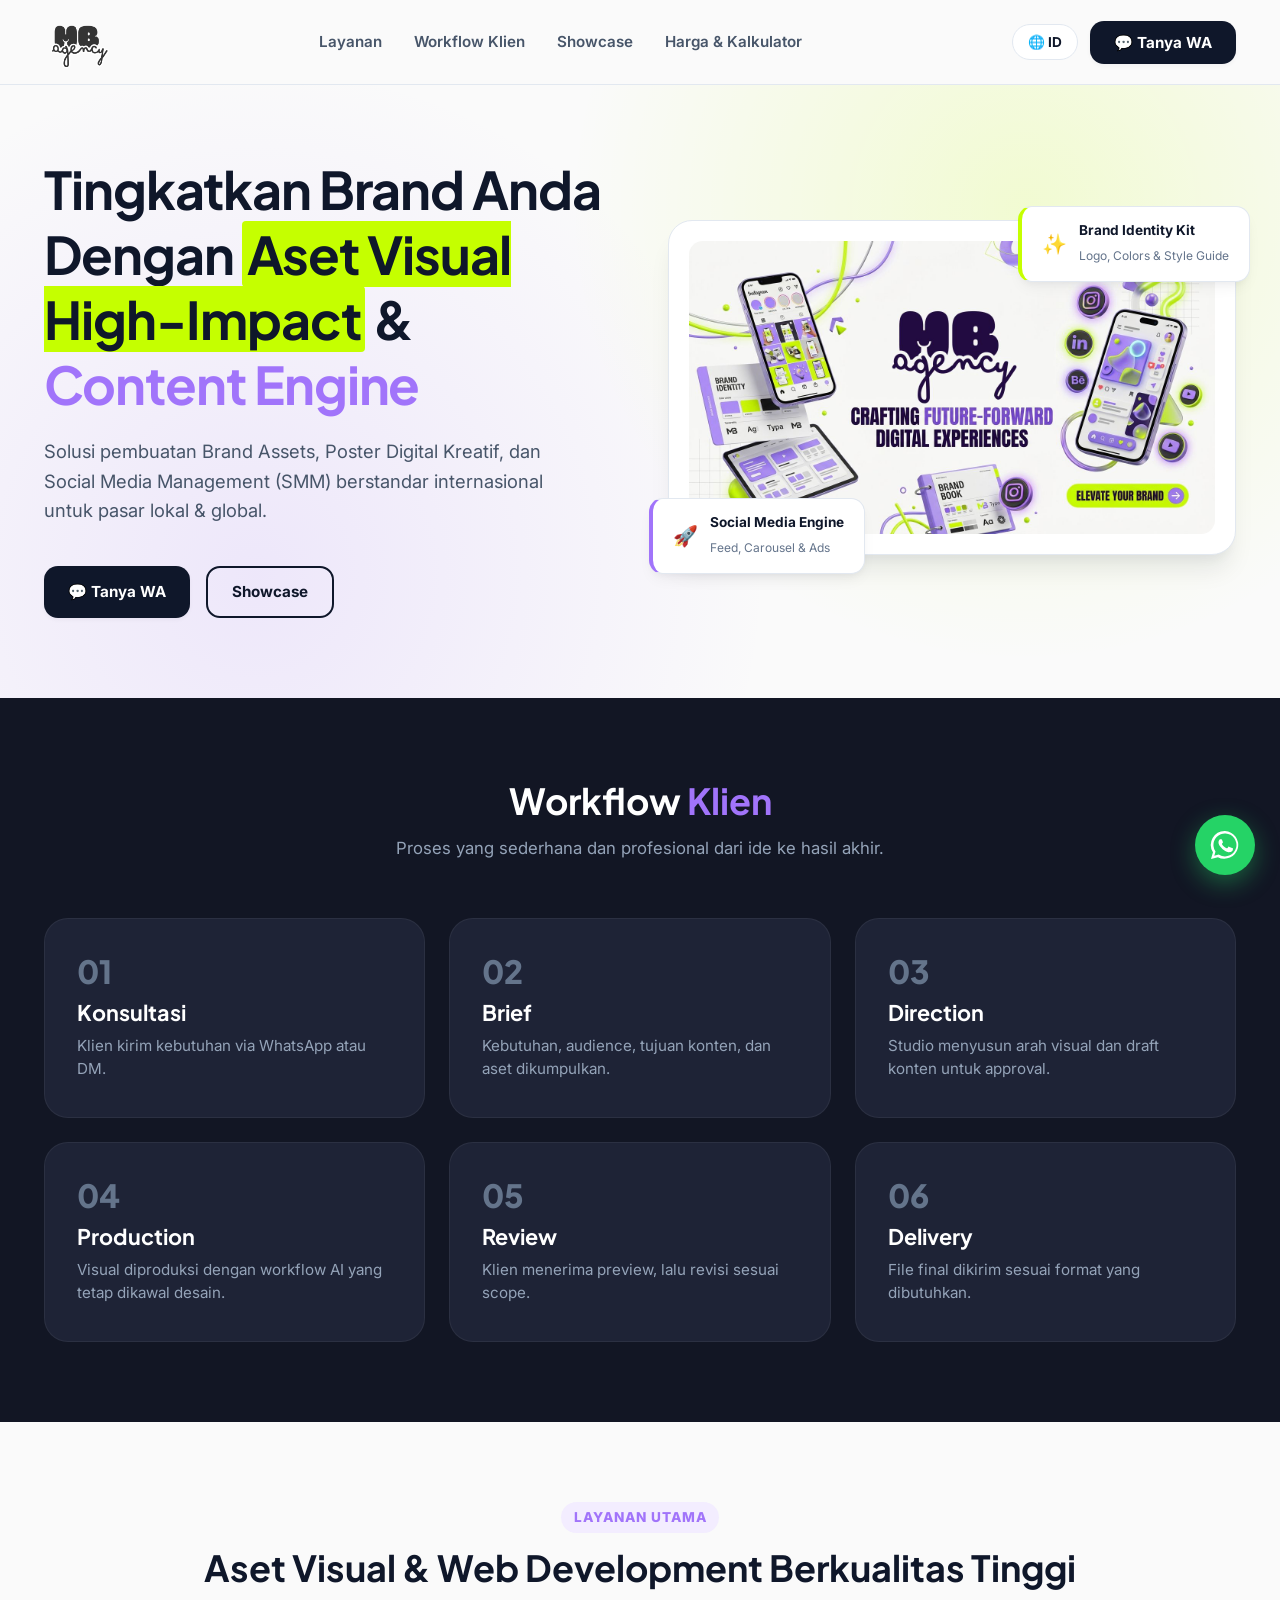
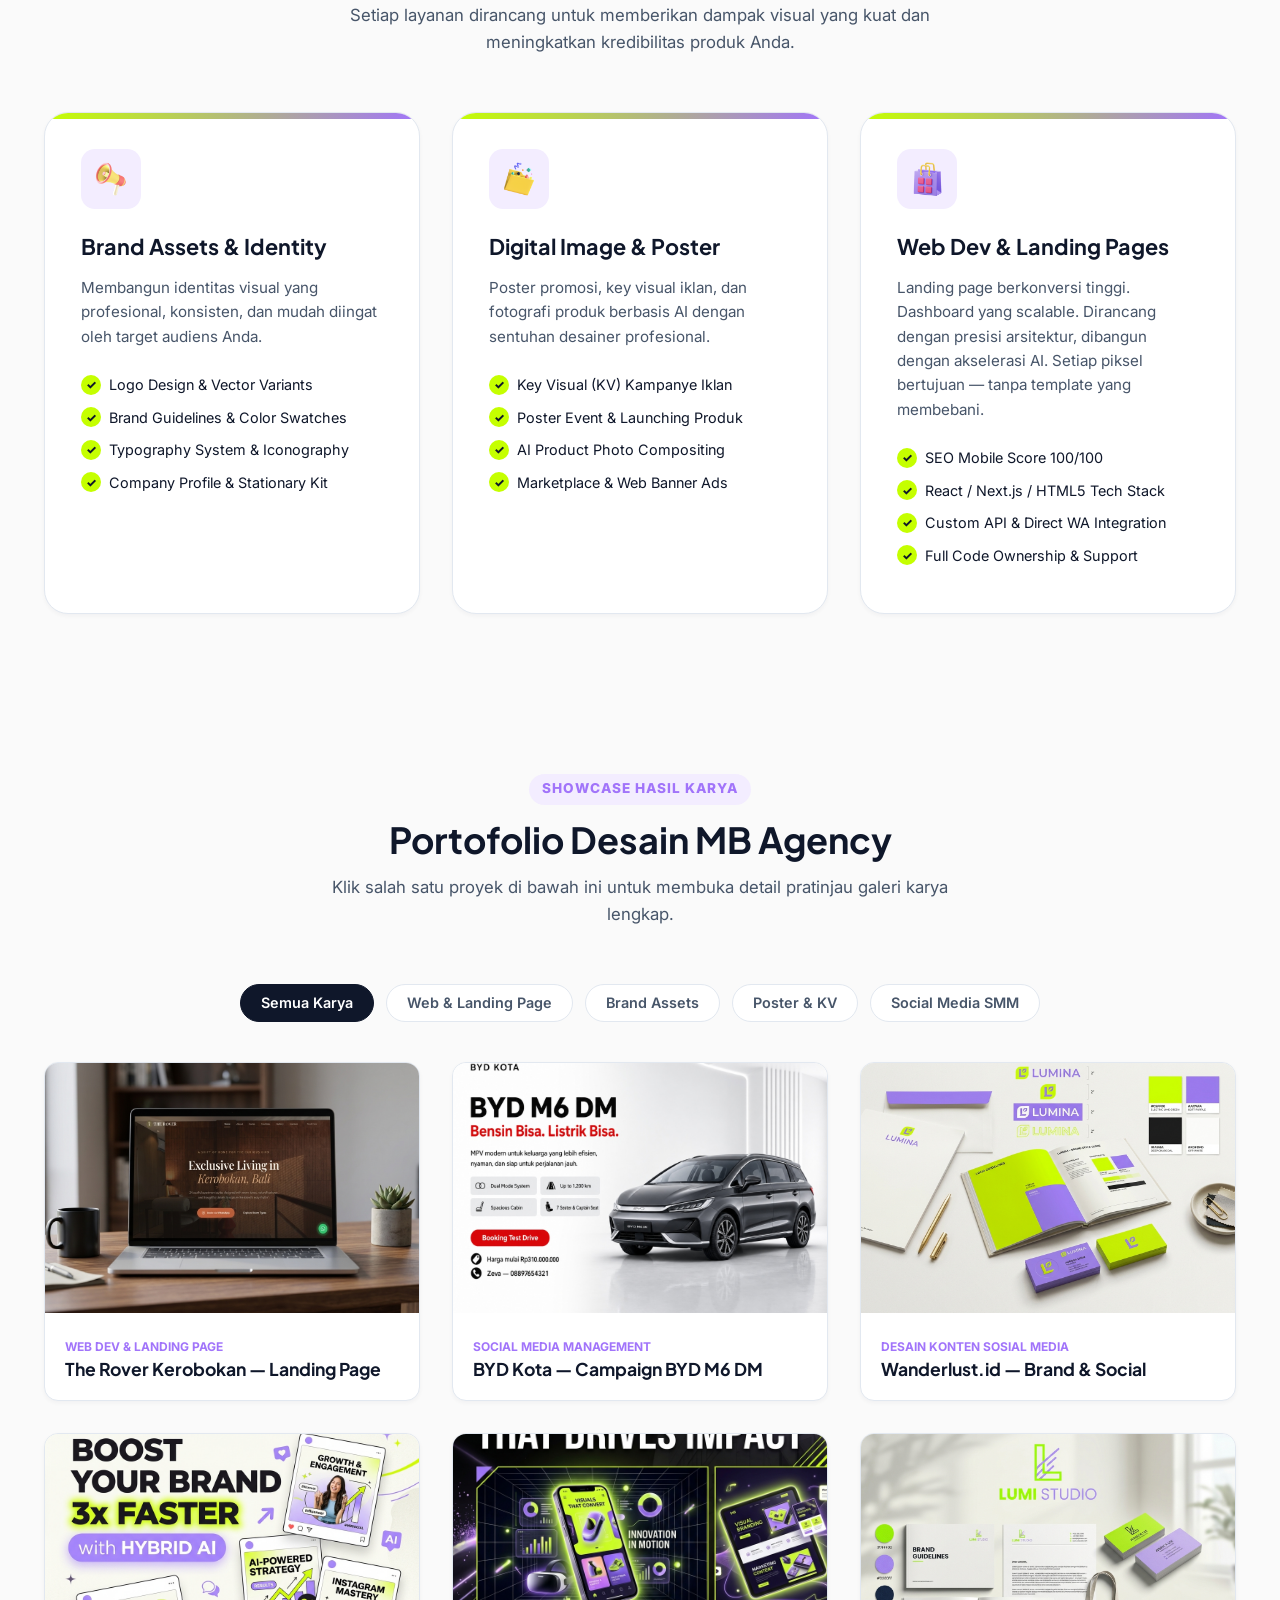
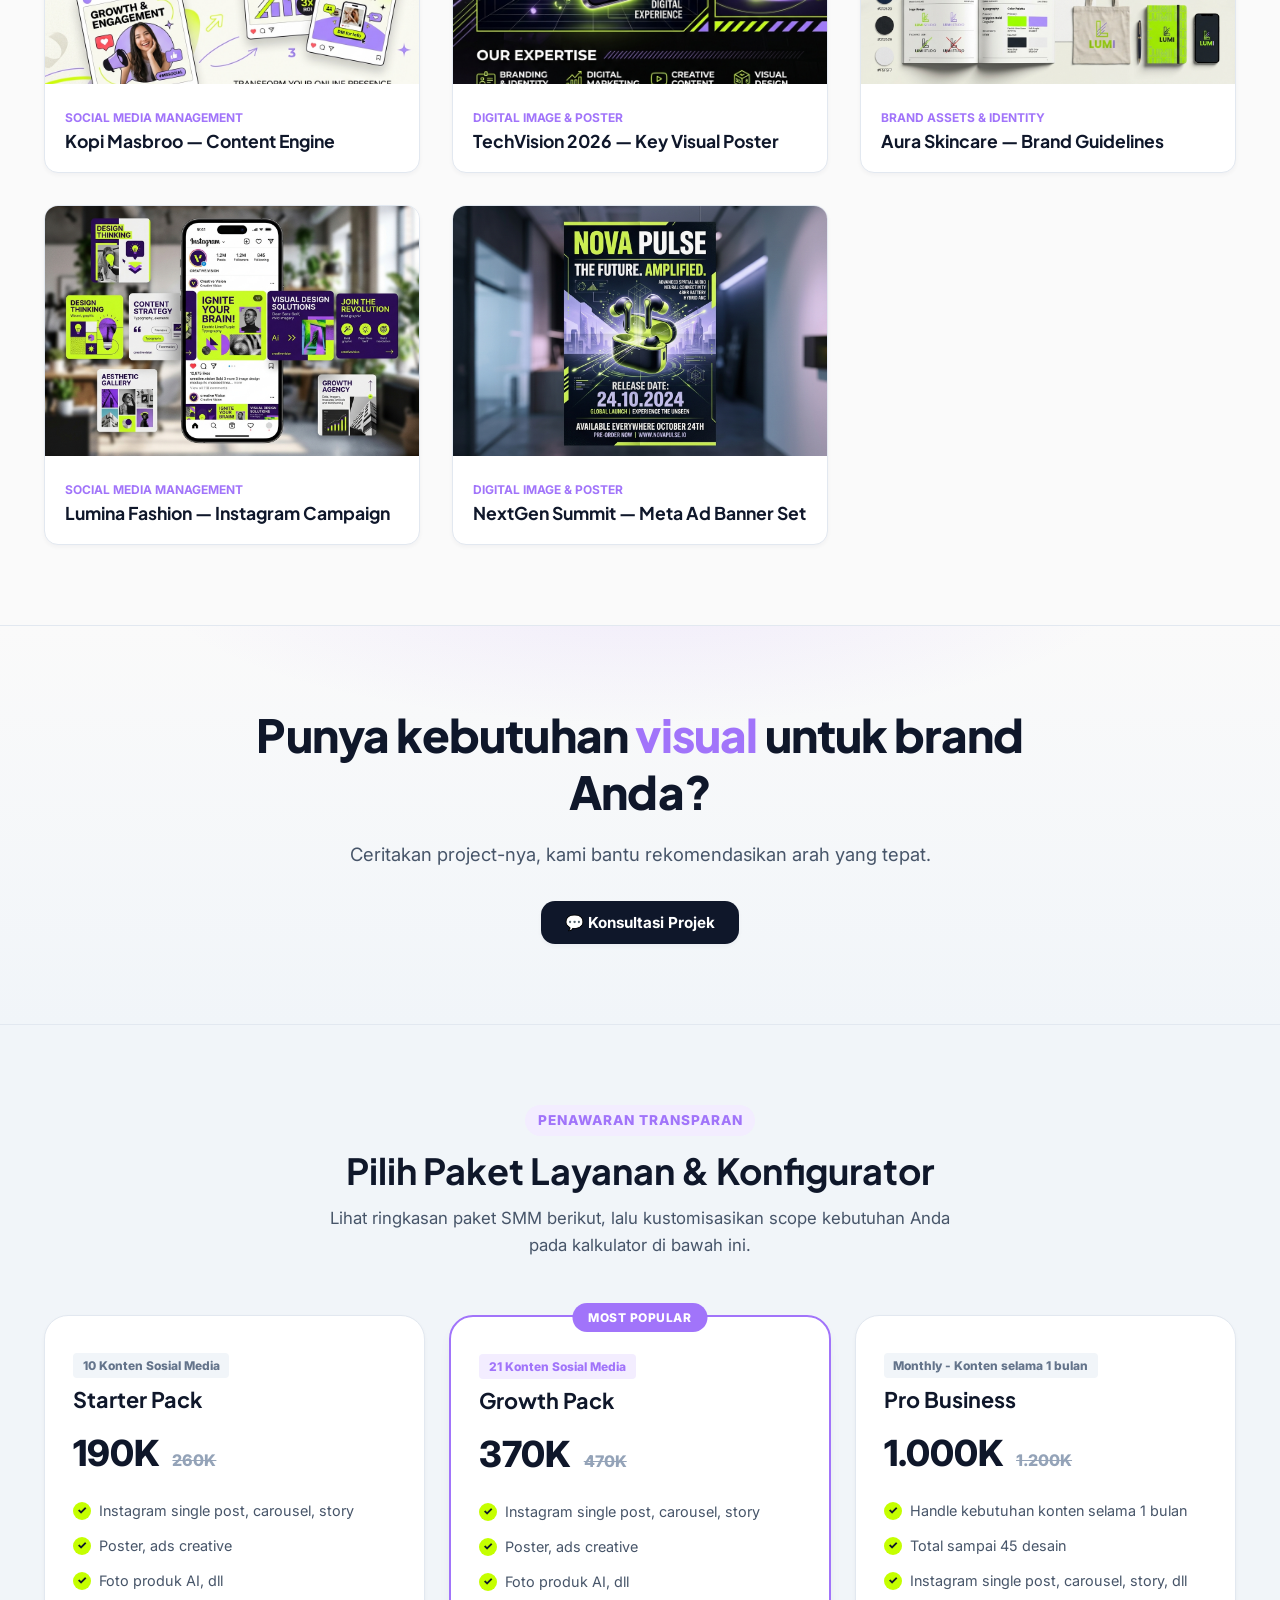
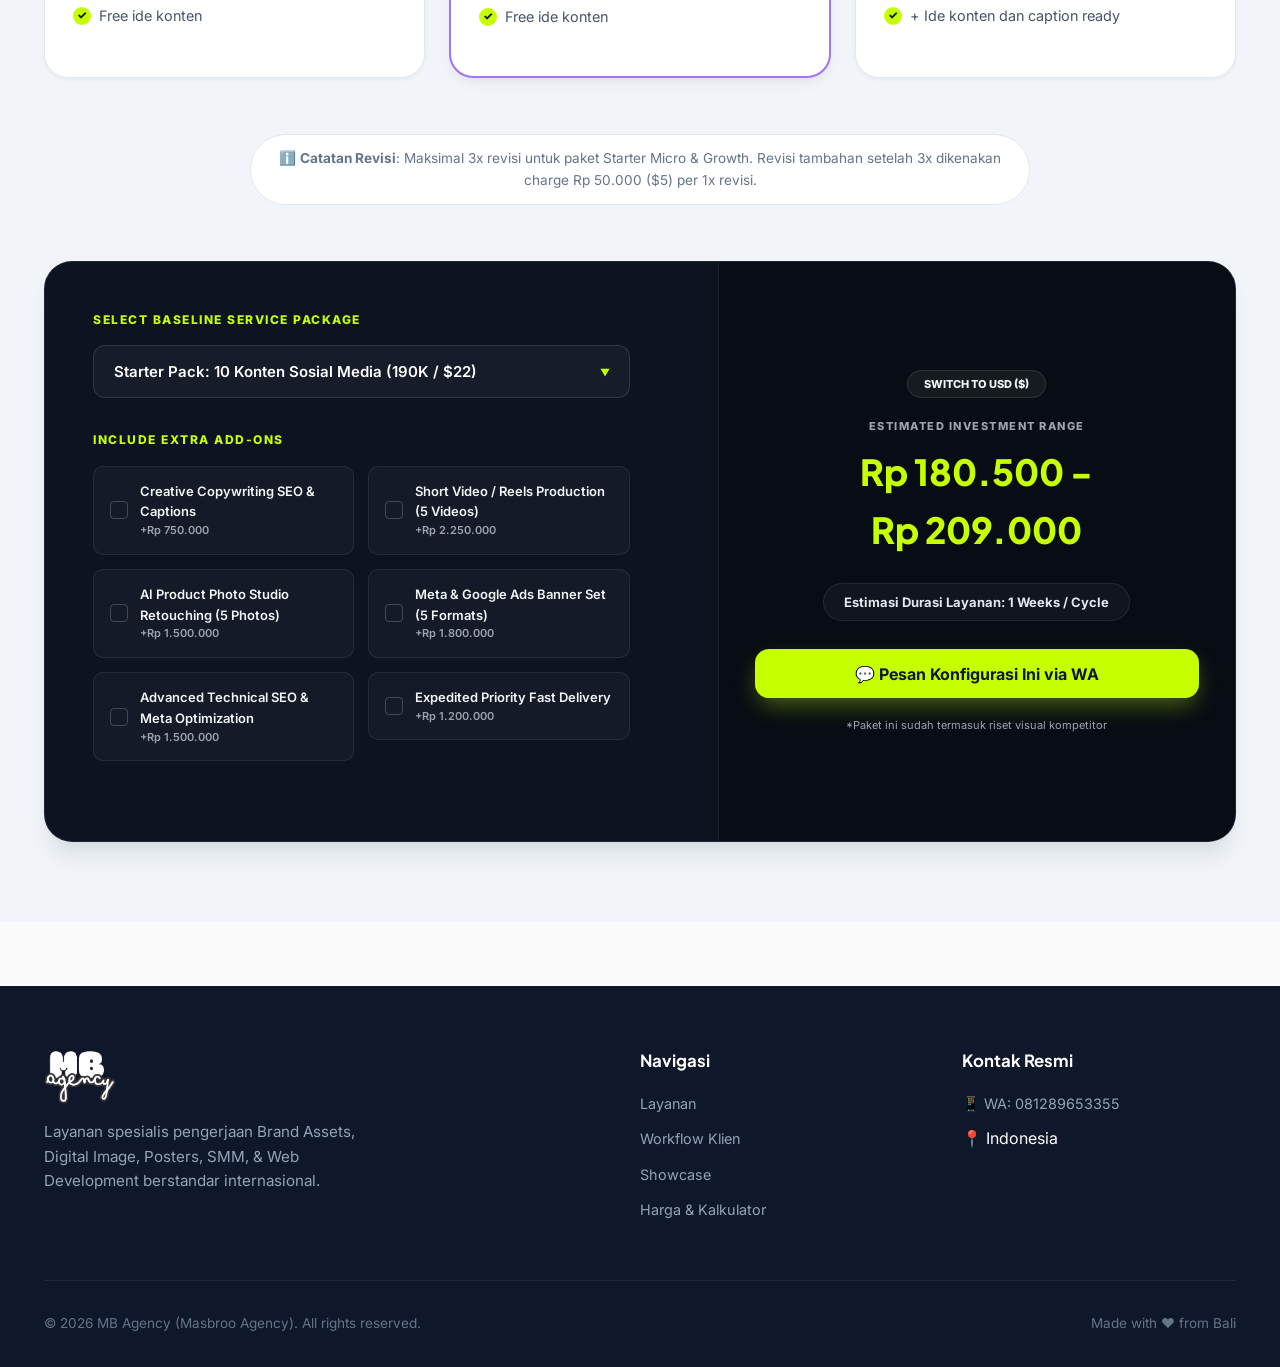
==== index.html @ d61c6f4a "Initial commit: MB Agency Website & GitHub CMS" ====
<!DOCTYPE html>
<html lang="id">
<head>
  <meta charset="UTF-8" />
  <meta name="viewport" content="width=device-width, initial-scale=1.0" />
  <title>MB Agency - Brand Assets, Posters, SMM & Web Development</title>
  <meta name="description" content="MB Agency (Masbroo Agency) — Empowering global & local brands with high-converting Brand Assets, Digital Poster Creatives, Social Media Management (SMM), and High-Converting Web Development." />
  <meta name="keywords" content="MB Agency, Masbroo Agency, Jasa Desain Brand Assets, Jasa Desain Poster, Social Media Management, Graphic Design Agency, Web Development" />
  <meta name="author" content="MB Agency" />

  <!-- Favicon -->
  <link rel="icon" type="image/png" href="assets/images/favicon.png" />

  <!-- Open Graph -->
  <meta property="og:type" content="website" />
  <meta property="og:title" content="MB Agency - Brand Assets, Posters, SMM & Web Dev" />
  <meta property="og:description" content="Elevate Your Brand With High-Impact Visuals & Content Engine." />

  <!-- Google Fonts -->
  <link rel="preconnect" href="https://fonts.googleapis.com">
  <link rel="preconnect" href="https://fonts.gstatic.com" crossorigin>
  <link href="https://fonts.googleapis.com/css2?family=Inter:wght@400;500;600;700&family=Plus+Jakarta+Sans:wght@600;700;800&display=swap" rel="stylesheet">

  <!-- Stylesheet -->
  <link rel="stylesheet" href="styles.css" />
</head>
<body>

  <!-- Header Navigation -->
  <header class="site-header">
    <div class="container nav-wrapper">
      <a href="#" class="brand-logo-link">
        <img src="assets/images/logo.png" alt="MB Agency Logo Header" class="brand-logo-img" />
      </a>

      <nav>
        <ul class="nav-menu" id="navMenu">
          <li><a href="#layanan" class="nav-link" data-i18n="navLayanan">Layanan</a></li>
          <li><a href="#workflow-klien" class="nav-link" data-i18n="navWorkflow">Workflow Klien</a></li>
          <li><a href="#portofolio" class="nav-link" data-i18n="navShowcase">Showcase</a></li>
          <li><a href="#harga" class="nav-link" data-i18n="navHarga">Harga & Kalkulator</a></li>
        </ul>
      </nav>

      <div class="nav-actions">
        <button id="langToggle" class="lang-switch-btn" aria-label="Switch Language">🌐 ID</button>
        <button class="btn btn-dark open-consultation-btn" data-package="Konsultasi Gratis">
          <span data-i18n="btnWA">💬 Tanya WA</span>
        </button>
        <button class="mobile-toggle" id="mobileToggle" aria-label="Toggle Navigation">☰</button>
      </div>
    </div>
  </header>

  <main>
    <!-- Hero Section -->
    <section class="hero">
      <div class="container hero-content">
        <div class="hero-text">
          <h1 class="hero-title" data-i18n="heroTitle">
            Tingkatkan Brand Anda Dengan <span class="lime-highlight">Aset Visual High-Impact</span> & <span class="purple-highlight">Content Engine</span>
          </h1>
          <p class="hero-subtitle" data-i18n="heroSubtitle">
            Solusi pembuatan Brand Assets, Poster Digital Kreatif, dan Social Media Management (SMM) berstandar internasional untuk pasar lokal & global.
          </p>

          <div class="hero-cta">
            <button class="btn btn-dark open-consultation-btn" data-package="Konsultasi Hero">
              <span data-i18n="btnWA">💬 Tanya WA</span>
            </button>
            <a href="#portofolio" class="btn btn-outline">
              <span data-i18n="btnShowcase">Showcase</span>
            </a>
          </div>
        </div>

        <div class="hero-visual">
          <div class="hero-card-stack">
            <img src="assets/images/hero_banner.jpg" alt="MB Agency Creative Hero Visual Showcase" class="hero-card-img" />
            
            <div class="floating-badge badge-top-right">
              <div style="font-size: 1.25rem;">✨</div>
              <div>
                <strong style="font-size: 0.85rem; display: block;">Brand Identity Kit</strong>
                <span style="font-size: 0.75rem; color: var(--text-subtle);">Logo, Colors & Style Guide</span>
              </div>
            </div>

            <div class="floating-badge badge-bottom-left">
              <div style="font-size: 1.25rem;">🚀</div>
              <div>
                <strong style="font-size: 0.85rem; display: block;">Social Media Engine</strong>
                <span style="font-size: 0.75rem; color: var(--text-subtle);">Feed, Carousel & Ads</span>
              </div>
            </div>
          </div>
        </div>
      </div>
    </section>

    <!-- Workflow Klien Section -->
    <section class="section workflow-klien-section" id="workflow-klien">
      <div class="container">
        <div class="section-header text-center">
          <h2 class="section-title" data-i18n="workflowTitle">Workflow <span class="purple-highlight">Klien</span></h2>
          <p class="section-subtitle" data-i18n="workflowSub">Proses yang sederhana dan profesional dari ide ke hasil akhir.</p>
        </div>

        <div class="workflow-klien-grid">
          <!-- 01 -->
          <div class="workflow-klien-card">
            <div class="workflow-klien-number">01</div>
            <h3 class="workflow-klien-title" data-i18n="wf01T">Konsultasi</h3>
            <p class="workflow-klien-desc" data-i18n="wf01D">Klien kirim kebutuhan via WhatsApp atau DM.</p>
          </div>

          <!-- 02 -->
          <div class="workflow-klien-card">
            <div class="workflow-klien-number">02</div>
            <h3 class="workflow-klien-title" data-i18n="wf02T">Brief</h3>
            <p class="workflow-klien-desc" data-i18n="wf02D">Kebutuhan, audience, tujuan konten, dan aset dikumpulkan.</p>
          </div>

          <!-- 03 -->
          <div class="workflow-klien-card">
            <div class="workflow-klien-number">03</div>
            <h3 class="workflow-klien-title" data-i18n="wf03T">Direction</h3>
            <p class="workflow-klien-desc" data-i18n="wf03D">Studio menyusun arah visual dan draft konten untuk approval.</p>
          </div>

          <!-- 04 -->
          <div class="workflow-klien-card">
            <div class="workflow-klien-number">04</div>
            <h3 class="workflow-klien-title" data-i18n="wf04T">Production</h3>
            <p class="workflow-klien-desc" data-i18n="wf04D">Visual diproduksi dengan workflow AI yang tetap dikawal desain.</p>
          </div>

          <!-- 05 -->
          <div class="workflow-klien-card">
            <div class="workflow-klien-number">05</div>
            <h3 class="workflow-klien-title" data-i18n="wf05T">Review</h3>
            <p class="workflow-klien-desc" data-i18n="wf05D">Klien menerima preview, lalu revisi sesuai scope.</p>
          </div>

          <!-- 06 -->
          <div class="workflow-klien-card">
            <div class="workflow-klien-number">06</div>
            <h3 class="workflow-klien-title" data-i18n="wf06T">Delivery</h3>
            <p class="workflow-klien-desc" data-i18n="wf06D">File final dikirim sesuai format yang dibutuhkan.</p>
          </div>
        </div>
      </div>
    </section>

    <!-- Services Grid -->
    <section class="section" id="layanan">
      <div class="container">
        <div class="section-header text-center">
          <span class="section-tag" data-i18n="srvTag">Layanan Utama</span>
          <h2 class="section-title" data-i18n="srvTitle">Aset Visual & Web Development Berkualitas Tinggi</h2>
          <p class="section-subtitle" data-i18n="srvSub">
            Setiap layanan dirancang untuk memberikan dampak visual yang kuat dan meningkatkan kredibilitas produk Anda.
          </p>
        </div>

        <div class="services-grid">
          <!-- Service 1 -->
          <div class="service-card">
            <div class="service-icon">
              <img src="assets/images/brand_icon.ico" alt="Brand Assets Icon" class="service-icon-img" />
            </div>
            <h3 class="service-title" data-i18n="srv1Title">Brand Assets & Identity</h3>
            <p class="service-desc" data-i18n="srv1Desc">
              Membangun identitas visual yang profesional, konsisten, dan mudah diingat oleh target audiens Anda.
            </p>
            <ul class="service-features">
              <li data-i18n="srv1Item1">Logo Design & Vector Variants</li>
              <li data-i18n="srv1Item2">Brand Guidelines & Color Swatches</li>
              <li data-i18n="srv1Item3">Typography System & Iconography</li>
              <li data-i18n="srv1Item4">Company Profile & Stationary Kit</li>
            </ul>
          </div>

          <!-- Service 2 -->
          <div class="service-card">
            <div class="service-icon">
              <img src="assets/images/digital_icon.ico" alt="Digital Image & Poster Icon" class="service-icon-img" />
            </div>
            <h3 class="service-title" data-i18n="srv2Title">Digital Image & Poster</h3>
            <p class="service-desc" data-i18n="srv2Desc">
              Poster promosi, key visual iklan, dan fotografi produk berbasis AI dengan sentuhan desainer profesional.
            </p>
            <ul class="service-features">
              <li data-i18n="srv2Item1">Key Visual (KV) Kampanye Iklan</li>
              <li data-i18n="srv2Item2">Poster Event & Launching Produk</li>
              <li data-i18n="srv2Item3">AI Product Photo Compositing</li>
              <li data-i18n="srv2Item4">Marketplace & Web Banner Ads</li>
            </ul>
          </div>

          <!-- Service 3 -->
          <div class="service-card">
            <div class="service-icon">
              <img src="assets/images/website_icon.ico" alt="Web Dev & Landing Pages Icon" class="service-icon-img" />
            </div>
            <h3 class="service-title" data-i18n="srv3Title">Web Dev & Landing Pages</h3>
            <p class="service-desc" data-i18n="srv3Desc">
              Landing page berkonversi tinggi. Dashboard yang scalable. Dirancang dengan presisi arsitektur, dibangun dengan akselerasi AI. Setiap piksel bertujuan — tanpa template yang membebani.
            </p>
            <ul class="service-features">
              <li data-i18n="srv3Item1">SEO Mobile Score 100/100</li>
              <li data-i18n="srv3Item2">React / Next.js / HTML5 Tech Stack</li>
              <li data-i18n="srv3Item3">Custom API & Direct WA Integration</li>
              <li data-i18n="srv3Item4">Full Code Ownership & Support</li>
            </ul>
          </div>
        </div>
      </div>
    </section>

    <!-- Portfolio Showcase Grid -->
    <section class="section" id="portofolio">
      <div class="container">
        <div class="section-header text-center">
          <span class="section-tag" data-i18n="showcaseTag">Showcase Hasil Karya</span>
          <h2 class="section-title" data-i18n="showcaseTitle">Portofolio Desain MB Agency</h2>
          <p class="section-subtitle" data-i18n="showcaseSub">
            Klik salah satu proyek di bawah ini untuk membuka detail pratinjau galeri karya lengkap.
          </p>
        </div>

        <!-- Filter Buttons -->
        <div class="portfolio-filter">
          <button class="filter-btn active" data-filter="all">Semua Karya</button>
          <button class="filter-btn" data-filter="web">Web & Landing Page</button>
          <button class="filter-btn" data-filter="brand">Brand Assets</button>
          <button class="filter-btn" data-filter="poster">Poster & KV</button>
          <button class="filter-btn" data-filter="smm">Social Media SMM</button>
        </div>

        <!-- Portfolio Grid (Dynamic CMS Rendered) -->
        <div class="portfolio-grid" id="portfolioGrid">
          <!-- Item 1: The Rover Kerobokan Real Showcase -->
          <div class="portfolio-item" data-category="web">
            <img src="assets/images/therover_showcase.jpg" alt="The Rover Kerobokan Landing Page Showcase" class="portfolio-img" />
            <div class="portfolio-info">
              <span class="portfolio-category">Web Dev & Landing Page</span>
              <h4 class="portfolio-title">The Rover Kerobokan — Landing Page</h4>
            </div>
          </div>

          <!-- Item 2: BYD Kota Campaign Showcase -->
          <div class="portfolio-item" data-category="smm">
            <img src="assets/images/byd_showcase.png" alt="BYD Kota Campaign BYD M6 DM Showcase" class="portfolio-img" />
            <div class="portfolio-info">
              <span class="portfolio-category">Social Media Management</span>
              <h4 class="portfolio-title">BYD Kota — Campaign BYD M6 DM</h4>
            </div>
          </div>

          <!-- Item 2 -->
          <div class="portfolio-item" data-category="brand">
            <img src="assets/images/brand_kit_showcase.jpg" alt="Brand Identity Kit Showcase" class="portfolio-img" />
            <div class="portfolio-info">
              <span class="portfolio-category">Desain Konten Sosial Media</span>
              <h4 class="portfolio-title">Wanderlust.id — Brand & Social</h4>
            </div>
          </div>

          <!-- Item 3 -->
          <div class="portfolio-item" data-category="smm">
            <img src="assets/images/smm_showcase.jpg" alt="Social Media Content Engine Showcase" class="portfolio-img" />
            <div class="portfolio-info">
              <span class="portfolio-category">Social Media Management</span>
              <h4 class="portfolio-title">Kopi Masbroo — Content Engine</h4>
            </div>
          </div>

          <!-- Item 4 -->
          <div class="portfolio-item" data-category="poster">
            <img src="assets/images/poster_kv.jpg" alt="Key Visual Promotional Poster" class="portfolio-img" />
            <div class="portfolio-info">
              <span class="portfolio-category">Digital Image & Poster</span>
              <h4 class="portfolio-title">TechVision 2026 — Key Visual Poster</h4>
            </div>
          </div>

          <!-- Item 5 -->
          <div class="portfolio-item" data-category="brand">
            <img src="assets/images/brand_identity.jpg" alt="Stationery & Logo Variants" class="portfolio-img" />
            <div class="portfolio-info">
              <span class="portfolio-category">Brand Assets & Identity</span>
              <h4 class="portfolio-title">Aura Skincare — Brand Guidelines</h4>
            </div>
          </div>

          <!-- Item 6 -->
          <div class="portfolio-item" data-category="smm">
            <img src="assets/images/social_media_feed.jpg" alt="Instagram Carousel Multi-slide" class="portfolio-img" />
            <div class="portfolio-info">
              <span class="portfolio-category">Social Media Management</span>
              <h4 class="portfolio-title">Lumina Fashion — Instagram Campaign</h4>
            </div>
          </div>

          <!-- Item 7 -->
          <div class="portfolio-item" data-category="poster">
            <img src="assets/images/poster_ad_creative.jpg" alt="Meta & Google Ads Campaign Set" class="portfolio-img" />
            <div class="portfolio-info">
              <span class="portfolio-category">Digital Image & Poster</span>
              <h4 class="portfolio-title">NextGen Summit — Meta Ad Banner Set</h4>
            </div>
          </div>
        </div>
      </div>
    </section>

    <!-- CTA Banner Section (Before Calculator & Footer) -->
    <section class="cta-banner-section">
      <div class="container cta-banner-container">
        <h2 class="cta-banner-title" data-i18n="ctaTitle">
          Punya kebutuhan <span class="purple-highlight">visual</span> untuk brand Anda?
        </h2>
        <p class="cta-banner-subtitle" data-i18n="ctaSub">
          Ceritakan project-nya, kami bantu rekomendasikan arah yang tepat.
        </p>
        <button class="btn btn-dark open-consultation-btn" data-package="Konsultasi Visual Brand">
          <span data-i18n="btnCta">💬 Konsultasi Projek</span>
        </button>
      </div>
    </section>

    <!-- Pricing Section with Clean 3-Column Info Cards + Tier Calculator -->
    <section class="section" id="harga" style="background-color: var(--bg-surface-secondary);">
      <div class="container">
        <div class="section-header text-center">
          <span class="section-tag" data-i18n="pricingTag">Penawaran Transparan</span>
          <h2 class="section-title" data-i18n="pricingTitle">Pilih Paket Layanan & Konfigurator</h2>
          <p class="section-subtitle" data-i18n="pricingSub">
            Lihat ringkasan paket SMM berikut, lalu kustomisasikan scope kebutuhan Anda pada kalkulator di bawah ini.
          </p>
        </div>

        <!-- Clean 3-Column Information Cards (No CTA buttons) -->
        <div class="pricing-info-grid">
          <!-- Card 1: Starter Pack -->
          <div class="pricing-info-card">
            <div>
              <div style="font-size: 0.75rem; font-weight: 800; color: var(--text-subtle); background-color: var(--bg-surface-secondary); display: inline-block; padding: 0.2rem 0.6rem; border-radius: 4px; margin-bottom: 0.5rem;" data-i18n="card1Badge">
                10 Konten Sosial Media
              </div>
              <h3 class="price-title">Starter Pack</h3>
              <div class="price-amount">
                <span data-price-key="starter">190K</span>
                <span style="font-size: 1rem; color: #94A3B8; text-decoration: line-through; margin-left: 0.4rem;" data-reg-key="starter">260K</span>
              </div>
              <ul class="price-list">
                <li class="check" data-i18n="featSingleCarousel">Instagram single post, carousel, story</li>
                <li class="check" data-i18n="featPosterAds">Poster, ads creative</li>
                <li class="check" data-i18n="featAiPhoto">Foto produk AI, dll</li>
                <li class="check" data-i18n="featFreeIdeas">Free ide konten</li>
              </ul>
            </div>
          </div>

          <!-- Card 2: Growth Pack (Featured) -->
          <div class="pricing-info-card featured">
            <div class="featured-badge">MOST POPULAR</div>
            <div>
              <div style="font-size: 0.75rem; font-weight: 800; color: var(--accent-purple); background-color: var(--accent-purple-light); display: inline-block; padding: 0.2rem 0.6rem; border-radius: 4px; margin-bottom: 0.5rem;" data-i18n="card2Badge">
                21 Konten Sosial Media
              </div>
              <h3 class="price-title">Growth Pack</h3>
              <div class="price-amount">
                <span data-price-key="growth">370K</span>
                <span style="font-size: 1rem; color: #94A3B8; text-decoration: line-through; margin-left: 0.4rem;" data-reg-key="growth">470K</span>
              </div>
              <ul class="price-list">
                <li class="check" data-i18n="featSingleCarousel">Instagram single post, carousel, story</li>
                <li class="check" data-i18n="featPosterAds">Poster, ads creative</li>
                <li class="check" data-i18n="featAiPhoto">Foto produk AI, dll</li>
                <li class="check" data-i18n="featFreeIdeas">Free ide konten</li>
              </ul>
            </div>
          </div>

          <!-- Card 3: Pro Business -->
          <div class="pricing-info-card">
            <div>
              <div style="font-size: 0.75rem; font-weight: 800; color: var(--text-subtle); background-color: var(--bg-surface-secondary); display: inline-block; padding: 0.2rem 0.6rem; border-radius: 4px; margin-bottom: 0.5rem;" data-i18n="card3Badge">
                Monthly - Konten selama 1 bulan
              </div>
              <h3 class="price-title">Pro Business</h3>
              <div class="price-amount">
                <span data-price-key="pro">1.000K</span>
                <span style="font-size: 1rem; color: #94A3B8; text-decoration: line-through; margin-left: 0.4rem;" data-reg-key="pro">1.200K</span>
              </div>
              <ul class="price-list">
                <li class="check" data-i18n="featMonthlyHandle">Handle kebutuhan konten selama 1 bulan</li>
                <li class="check" data-i18n="featTotal45">Total sampai 45 desain</li>
                <li class="check" data-i18n="featSingleCarousel">Instagram single post, carousel, story, dll</li>
                <li class="check" data-i18n="featCaptionReady">+ Ide konten dan caption ready</li>
              </ul>
            </div>
          </div>
        </div>

        <!-- Note Disclaimer Kebijakan Revisi -->
        <p style="text-align: center; font-size: 0.85rem; color: var(--text-subtle); margin: 0 auto 3.5rem; background: var(--bg-surface); padding: 0.8rem 1.5rem; border-radius: var(--radius-full); display: block; width: 100%; max-width: 780px; border: 1px solid var(--border-light);" data-i18n="revisionNote">
          ℹ️ <strong>Catatan Revisi</strong>: Maksimal 3x revisi untuk paket Starter Micro & Growth. Revisi tambahan setelah 3x dikenakan charge Rp 50.000 ($5) per 1x revisi.
        </p>

        <!-- Tier Pricing Configurator Calculator (Adopted from ardyan.web.id) -->
        <div class="calculator-wrapper">
          <div class="calc-inputs">
            <div class="calc-group">
              <label for="calc-project-type" class="group-label" data-i18n="calcSelectLabel">SELECT BASELINE SERVICE PACKAGE</label>
              <div class="custom-select-wrapper">
                <select id="calc-project-type" name="calc-project-type">
                  <!-- Populated dynamically via JS -->
                </select>
              </div>
            </div>

            <div class="calc-group">
              <label class="group-label" data-i18n="calcAddonLabel">INCLUDE EXTRA ADD-ONS</label>
              <div class="features-checkbox-grid" id="calc-features-list">
                <!-- Checkboxes populated dynamically via JS -->
              </div>
            </div>
          </div>

          <div class="calc-results-card">
            <button class="currency-toggle-btn" id="currency-toggle">Switch to USD ($)</button>
            
            <div class="result-metric">
              <div class="result-label" data-i18n="calcRangeLabel">ESTIMATED INVESTMENT RANGE</div>
              <div class="result-value" id="calc-cost-range">Rp 0</div>
            </div>

            <div class="result-timeline" id="calc-timeline">
              Est. Service Duration: 2 Weeks
            </div>

            <button class="btn btn-lime" id="calc-book-btn" style="width: 100%; justify-content: center; font-size: 1rem; padding: 0.9rem;" data-i18n="calcBookBtn">
              💬 Pesan Konfigurasi Ini via WA
            </button>

            <p class="calc-disclaimer" data-i18n="calcDisclaimer">*Paket ini sudah termasuk riset visual kompetitor</p>
          </div>
        </div>
      </div>
    </section>
  </main>

  <!-- Footer -->
  <footer class="site-footer">
    <div class="container">
      <div class="footer-grid">
        <div class="footer-brand">
          <img src="assets/images/logo_white.png" alt="MB Agency Logo White Background" style="height: 54px; width: auto; border-radius: 6px;" />
          <p data-i18n="footerBrandDesc">
            Layanan spesialis pengerjaan Brand Assets, Digital Image, Posters, SMM, & Web Development berstandar internasional.
          </p>
        </div>

        <div>
          <h4 class="footer-title" data-i18n="footerTitleNav">Navigasi</h4>
          <ul class="footer-links">
            <li><a href="#layanan" data-i18n="navLayanan">Layanan</a></li>
            <li><a href="#workflow-klien" data-i18n="navWorkflow">Workflow Klien</a></li>
            <li><a href="#portofolio" data-i18n="navShowcase">Showcase</a></li>
            <li><a href="#harga" data-i18n="navHarga">Harga & Kalkulator</a></li>
          </ul>
        </div>

        <div>
          <h4 class="footer-title" data-i18n="footerTitleContact">Kontak Resmi</h4>
          <ul class="footer-links">
            <li><a href="https://wa.me/6281289653355" target="_blank" rel="noopener noreferrer">📱 WA: 081289653355</a></li>
            <li><span>📍 Indonesia</span></li>
          </ul>
        </div>
      </div>

      <div class="footer-bottom">
        <span>&copy; 2026 MB Agency (Masbroo Agency). All rights reserved.</span>
        <span>Made with ❤️ from Bali</span>
      </div>
    </div>
  </footer>

  <!-- Circular Pulsing WhatsApp Floating Button -->
  <a href="https://wa.me/6281289653355?text=Halo%20MB%20Agency!%20Saya%20ingin%20konsultasi%20layanan%20visual" target="_blank" rel="noopener noreferrer" class="floating-wa-btn" aria-label="Chat WhatsApp Direct">
    <svg viewBox="0 0 32 32" xmlns="http://www.w3.org/2000/svg">
      <path d="M16 2A13.9 13.9 0 0 0 4 23.3L2 30l6.9-1.8A13.9 13.9 0 1 0 16 2zm0 25.4a11.5 11.5 0 0 1-5.9-1.6l-.4-.2-4.4 1.1 1.2-4.3-.3-.4A11.5 11.5 0 1 1 16 27.4zm6.3-8.6c-.3-.2-2-.9-2.3-1.1-.3-.1-.5-.2-.7.2s-.8 1.1-1 1.3-.4.2-.7 0a9.2 9.2 0 0 1-2.7-1.7 10.1 10.1 0 0 1-1.9-2.3c-.2-.3 0-.5.1-.6l.5-.6c.1-.2.2-.3.3-.5.1-.2 0-.4 0-.5s-.7-1.7-1-2.3c-.3-.6-.5-.5-.7-.5h-.6c-.2 0-.6.1-.9.4s-1.2 1.2-1.2 2.9 1.2 3.4 1.4 3.6 2.4 3.7 5.8 5.1c.8.3 1.4.5 1.9.7 1 .3 1.8.3 2.5.2.8-.1 2.3-1 2.6-1.9s.3-1.7.2-1.9c-.1-.1-.3-.2-.6-.3z"/>
    </svg>
  </a>

  <!-- Portfolio Showcase Modal Popup -->
  <div class="modal-overlay" id="showcaseModal">
    <div class="showcase-modal-box">
      <button class="modal-close" id="showcaseClose" aria-label="Close Modal">&times;</button>
      
      <!-- Left Column: Image & Carousel Controls -->
      <div class="showcase-modal-left">
        <div class="showcase-img-container">
          <button class="carousel-nav-btn prev-btn" id="scPrevBtn" aria-label="Previous Slide">‹</button>
          <img id="scMainImg" src="" alt="Showcase Preview" class="showcase-main-img" />
          <button class="carousel-nav-btn next-btn" id="scNextBtn" aria-label="Next Slide">›</button>
        </div>
        <div class="showcase-carousel-dots" id="scDotsContainer"></div>
      </div>

      <!-- Right Column: Details & Metrics -->
      <div class="showcase-modal-right">
        <div>
          <div class="showcase-tag-row">
            <span class="showcase-badge" id="scBadge">Desain Konten Sosial Media</span>
            <span class="showcase-year" id="scYear">2026</span>
          </div>

          <h3 class="showcase-title" id="scTitle">The Rover Kerobokan — Landing Page</h3>
          <p class="showcase-desc" id="scDesc">
            The Rover Kerobokan (therover.web.id) — Website Landing Page interaktif untuk 24 exclusive Mezzanine dan Studio apartment suites di Bali.
          </p>
        </div>

        <div>
          <div class="showcase-metrics-grid">
            <div>
              <div class="metric-val" id="scVal1">24</div>
              <div class="metric-lbl" id="scLbl1">Apartment Suites</div>
            </div>
            <div>
              <div class="metric-val" id="scVal2">100%</div>
              <div class="metric-lbl" id="scLbl2">Mobile Responsive</div>
            </div>
          </div>

          <button id="scWaBtn" class="btn btn-dark" style="width: 100%; font-size: 0.95rem; padding: 0.85rem;" data-i18n="scWaBtnText">
            <span>💬 Pesan Desain Serupa via WA</span>
            <span>→</span>
          </button>
        </div>
      </div>
    </div>
  </div>

  <!-- General Consultation Form Modal -->
  <div class="modal-overlay" id="consultationModal">
    <div class="modal-box">
      <button class="modal-close" id="modalClose">&times;</button>
      <h3 style="font-size: 1.5rem; margin-bottom: 0.5rem;" data-i18n="modalTitle">Form Konsultasi MB Agency</h3>
      <p style="font-size: 0.85rem; color: var(--text-muted); margin-bottom: 1.5rem;" data-i18n="modalSub">
        Isi detail di bawah ini untuk terhubung langsung via WhatsApp.
      </p>

      <form id="consultationForm">
        <div class="form-group">
          <label class="form-label" for="clientName" data-i18n="lblClientName">Nama Anda *</label>
          <input type="text" id="clientName" class="form-input" placeholder="Contoh: Alex Rivers" required />
        </div>

        <div class="form-group">
          <label class="form-label" for="clientBrand" data-i18n="lblClientBrand">Nama Brand / Usaha (Opsional)</label>
          <input type="text" id="clientBrand" class="form-input" placeholder="Contoh: MB Global Brand" />
        </div>

        <div class="form-group">
          <label class="form-label" for="selectedPackage" data-i18n="lblSelectedPackage">Paket / Layanan Diminati</label>
          <select id="selectedPackage" class="form-select">
            <option value="Konsultasi Umum">Konsultasi Umum</option>
            <option value="Starter Pack (10 Konten - 190K / $22)">Starter Pack (10 Konten - 190K / $22)</option>
            <option value="Growth Pack (21 Konten - 370K / $36)">Growth Pack (21 Konten - 370K / $36)</option>
            <option value="Pro Business (Monthly 45 Desain - 1.000K / $100)">Pro Business (Monthly 45 Desain - 1.000K / $100)</option>
            <option value="Web Dev: Landing Page Express (5.760K / $320)">Web Dev: Landing Page Express (5.760K / $320)</option>
          </select>
        </div>

        <div class="form-group">
          <label class="form-label" for="clientMessage" data-i18n="lblClientMessage">Detail Kebutuhan Singkat</label>
          <textarea id="clientMessage" class="form-textarea" rows="3" placeholder="Ceritakan konsep atau desain yang Anda butuhkan..."></textarea>
        </div>

        <button type="submit" class="btn btn-dark" style="width: 100%; font-size: 1rem; padding: 0.85rem;" data-i18n="btnFormSubmit">
          <span>Buka WhatsApp</span>
          <span>→</span>
        </button>
      </form>
    </div>
  </div>

  <!-- JavaScript Engine -->
  <script src="script.js"></script>
</body>
</html>
---- styles.css ----
/* ==========================================================================
   MB AGENCY (MASBROO AGENCY) - STYLESHEET
   Clean Light Theme (#FAFAFA)
   Primary Accent: #C5FF00 (Masbroo Electric Lime)
   Secondary Accent: #A174FA (Soft Purple / Lavender)
   Dark Buttons: #0F172A (Deep Slate Charcoal)
   ========================================================================== */

:root {
  --bg-main: #FAFAFA;
  --bg-surface: #FFFFFF;
  --bg-surface-secondary: #F1F5F9;
  --bg-dark-card: #0d1321;
  
  --accent-lime: #C5FF00;
  --accent-lime-hover: #b0e600;
  --accent-purple: #A174FA;
  --accent-purple-light: #F3EDFF;
  --accent-purple-hover: #8b56f8;
  
  --text-dark: #0F172A;
  --text-muted: #475569;
  --text-subtle: #64748B;
  --text-light: #FFFFFF;
  
  --btn-dark-bg: #0F172A;
  --btn-dark-text: #FFFFFF;
  --btn-dark-hover: #1E293B;
  
  --border-light: #E2E8F0;
  --border-active: #CBD5E1;
  
  --font-heading: 'Plus Jakarta Sans', -apple-system, BlinkMacSystemFont, sans-serif;
  --font-body: 'Inter', -apple-system, BlinkMacSystemFont, sans-serif;
  
  --shadow-sm: 0 2px 4px rgba(15, 23, 42, 0.04);
  --shadow-md: 0 8px 16px -4px rgba(15, 23, 42, 0.06), 0 4px 6px -2px rgba(15, 23, 42, 0.03);
  --shadow-lg: 0 20px 25px -5px rgba(15, 23, 42, 0.08), 0 10px 10px -5px rgba(15, 23, 42, 0.04);
  --shadow-lime: 0 10px 25px -5px rgba(197, 255, 0, 0.4);
  
  --radius-sm: 8px;
  --radius-md: 14px;
  --radius-lg: 24px;
  --radius-full: 9999px;
  
  --transition-fast: 0.2s cubic-bezier(0.4, 0, 0.2, 1);
  --transition-normal: 0.3s cubic-bezier(0.4, 0, 0.2, 1);
}

*, *::before, *::after {
  box-sizing: border-box;
  margin: 0;
  padding: 0;
}

html {
  scroll-behavior: smooth;
  font-size: 16px;
}

body {
  font-family: var(--font-body);
  background-color: var(--bg-main);
  color: var(--text-dark);
  line-height: 1.6;
  overflow-x: hidden;
  -webkit-font-smoothing: antialiased;
}

h1, h2, h3, h4, h5, h6 {
  font-family: var(--font-heading);
  font-weight: 700;
  color: var(--text-dark);
  line-height: 1.25;
}

a {
  color: inherit;
  text-decoration: none;
  transition: color var(--transition-fast);
}

img {
  max-width: 100%;
  height: auto;
  display: block;
}

button {
  cursor: pointer;
  border: none;
  background: none;
  font-family: inherit;
}

.container {
  width: 100%;
  max-width: 1240px;
  margin: 0 auto;
  padding: 0 1.5rem;
}

.section {
  padding: 5rem 0;
}

@media (max-width: 768px) {
  .section {
    padding: 3.5rem 0;
  }
}

.text-center { text-align: center; }
.purple-highlight { color: var(--accent-purple); }
.lime-highlight { background-color: var(--accent-lime); padding: 0 0.3rem; border-radius: 4px; color: var(--text-dark); }

/* --- Navigation Header --- */
.site-header {
  position: sticky;
  top: 0;
  z-index: 100;
  background-color: rgba(250, 250, 250, 0.96);
  backdrop-filter: blur(12px);
  border-bottom: 1px solid var(--border-light);
  padding: 0.6rem 0;
}

.nav-wrapper {
  display: flex;
  align-items: center;
  justify-content: space-between;
}

.brand-logo-img {
  height: 65px;
  width: auto;
  object-fit: contain;
  transition: transform var(--transition-fast);
}

.brand-logo-img:hover {
  transform: scale(1.03);
}

.nav-menu {
  display: flex;
  align-items: center;
  gap: 2rem;
  list-style: none;
}

.nav-link {
  font-weight: 600;
  font-size: 0.95rem;
  color: var(--text-muted);
  position: relative;
}

.nav-link:hover, .nav-link.active {
  color: var(--text-dark);
}

.nav-link::after {
  content: '';
  position: absolute;
  bottom: -4px;
  left: 0;
  width: 0%;
  height: 2px;
  background-color: var(--accent-purple);
  transition: width var(--transition-fast);
}

.nav-link:hover::after, .nav-link.active::after {
  width: 100%;
}

.nav-actions {
  display: flex;
  align-items: center;
  gap: 0.75rem;
}

.lang-switch-btn {
  display: inline-flex;
  align-items: center;
  gap: 0.4rem;
  padding: 0.55rem 0.95rem;
  border-radius: var(--radius-full);
  border: 1px solid var(--border-light);
  background-color: var(--bg-surface);
  font-weight: 700;
  font-size: 0.85rem;
  color: var(--text-dark);
  transition: all var(--transition-fast);
}

.lang-switch-btn:hover {
  border-color: var(--accent-purple);
  background-color: var(--accent-purple-light);
}

.btn {
  display: inline-flex;
  align-items: center;
  justify-content: center;
  gap: 0.5rem;
  padding: 0.75rem 1.5rem;
  border-radius: var(--radius-md);
  font-weight: 700;
  font-size: 0.95rem;
  transition: all var(--transition-fast);
  text-align: center;
}

.btn-dark {
  background-color: var(--btn-dark-bg);
  color: var(--btn-dark-text);
  box-shadow: var(--shadow-sm);
}

.btn-dark:hover {
  background-color: var(--btn-dark-hover);
  transform: translateY(-2px);
  box-shadow: var(--shadow-md);
}

.btn-lime {
  background-color: var(--accent-lime);
  color: var(--text-dark);
  box-shadow: var(--shadow-lime);
}

.btn-lime:hover {
  background-color: var(--accent-lime-hover);
  transform: translateY(-2px);
}

.btn-outline {
  background-color: transparent;
  color: var(--text-dark);
  border: 2px solid var(--text-dark);
}

.btn-outline:hover {
  background-color: var(--text-dark);
  color: var(--text-light);
}

.mobile-toggle {
  display: none;
  font-size: 1.5rem;
  color: var(--text-dark);
}

@media (max-width: 992px) {
  .brand-logo-img {
    height: 52px;
  }
  .nav-menu {
    position: fixed;
    top: 70px;
    left: -100%;
    width: 100%;
    height: calc(100vh - 70px);
    background-color: var(--bg-surface);
    flex-direction: column;
    padding: 2.5rem 1.5rem;
    gap: 1.5rem;
    transition: left var(--transition-normal);
    box-shadow: var(--shadow-lg);
  }
  
  .nav-menu.active {
    left: 0;
  }

  .mobile-toggle {
    display: block;
  }
}

/* --- Hero Section --- */
.hero {
  position: relative;
  padding: 4.5rem 0 5rem;
  background: radial-gradient(circle at 80% 20%, rgba(197, 255, 0, 0.16) 0%, transparent 40%),
              radial-gradient(circle at 20% 80%, rgba(161, 116, 250, 0.14) 0%, transparent 45%);
}

.hero-content {
  display: grid;
  grid-template-columns: 1fr 1fr;
  gap: 3.5rem;
  align-items: center;
}

.hero-title {
  font-size: 3.25rem;
  letter-spacing: -0.02em;
  margin-bottom: 1.25rem;
}

.hero-subtitle {
  font-size: 1.15rem;
  color: var(--text-muted);
  margin-bottom: 2.5rem;
  max-width: 540px;
}

.hero-cta {
  display: flex;
  gap: 1rem;
  flex-wrap: wrap;
}

.hero-visual {
  position: relative;
}

.hero-card-stack {
  position: relative;
  width: 100%;
  border-radius: var(--radius-lg);
  background-color: var(--bg-surface);
  box-shadow: var(--shadow-lg);
  padding: 1.25rem;
  border: 1px solid var(--border-light);
}

.hero-card-img {
  width: 100%;
  border-radius: var(--radius-md);
  object-fit: cover;
}

.floating-badge {
  position: absolute;
  background-color: var(--bg-surface);
  padding: 0.85rem 1.25rem;
  border-radius: var(--radius-md);
  box-shadow: var(--shadow-md);
  border: 1px solid var(--border-light);
  display: flex;
  align-items: center;
  gap: 0.75rem;
  z-index: 10;
}

.badge-top-right {
  top: -15px;
  right: -15px;
  border-left: 4px solid var(--accent-lime);
}

.badge-bottom-left {
  bottom: -20px;
  left: -20px;
  border-left: 4px solid var(--accent-purple);
}

@media (max-width: 992px) {
  .hero-content {
    grid-template-columns: 1fr;
    gap: 2.5rem;
  }
  
  .hero-title {
    font-size: 2.4rem;
  }
}

/* --- Section Title --- */
.section-header {
  margin-bottom: 3.5rem;
}

.section-tag {
  display: inline-block;
  font-size: 0.85rem;
  font-weight: 800;
  text-transform: uppercase;
  letter-spacing: 1px;
  color: var(--accent-purple);
  background-color: var(--accent-purple-light);
  padding: 0.3rem 0.8rem;
  border-radius: var(--radius-full);
  margin-bottom: 0.75rem;
}

.section-title {
  font-size: 2.25rem;
  margin-bottom: 0.75rem;
}

.section-subtitle {
  font-size: 1.05rem;
  color: var(--text-muted);
  max-width: 650px;
  margin: 0 auto;
}

/* --- Workflow Klien Section --- */
.workflow-klien-section {
  background-color: #121624;
  color: #FFFFFF;
}

.workflow-klien-section .section-title {
  color: #FFFFFF;
}

.workflow-klien-section .section-subtitle {
  color: #94A3B8;
}

.workflow-klien-grid {
  display: grid;
  grid-template-columns: repeat(3, 1fr);
  gap: 1.5rem;
}

.workflow-klien-card {
  background-color: #1E2336;
  border-radius: var(--radius-lg);
  padding: 2.25rem 2rem;
  border: 1px solid rgba(255, 255, 255, 0.06);
  transition: all var(--transition-normal);
}

.workflow-klien-card:hover {
  transform: translateY(-4px);
  border-color: var(--accent-purple);
  box-shadow: 0 10px 25px rgba(0,0,0,0.3);
}

.workflow-klien-number {
  font-size: 2rem;
  font-weight: 800;
  color: #64748B;
  font-family: var(--font-heading);
  margin-bottom: 0.75rem;
  line-height: 1;
}

.workflow-klien-title {
  font-size: 1.35rem;
  color: #FFFFFF;
  margin-bottom: 0.6rem;
}

.workflow-klien-desc {
  font-size: 0.95rem;
  color: #94A3B8;
  line-height: 1.5;
}

@media (max-width: 992px) {
  .workflow-klien-grid {
    grid-template-columns: repeat(2, 1fr);
  }
}

@media (max-width: 600px) {
  .workflow-klien-grid {
    grid-template-columns: 1fr;
  }
}

/* --- Services Grid --- */
.services-grid {
  display: grid;
  grid-template-columns: repeat(3, 1fr);
  gap: 2rem;
}

.service-card {
  background-color: var(--bg-surface);
  border-radius: var(--radius-lg);
  padding: 2.25rem;
  border: 1px solid var(--border-light);
  box-shadow: var(--shadow-sm);
  transition: all var(--transition-normal);
  position: relative;
  overflow: hidden;
}

.service-card:hover {
  transform: translateY(-6px);
  box-shadow: var(--shadow-lg);
  border-color: var(--accent-purple);
}

.service-card::before {
  content: '';
  position: absolute;
  top: 0;
  left: 0;
  width: 100%;
  height: 6px;
  background: linear-gradient(90deg, var(--accent-lime), var(--accent-purple));
}

.service-icon {
  width: 60px;
  height: 60px;
  border-radius: var(--radius-md);
  background-color: var(--accent-purple-light);
  color: var(--accent-purple);
  display: flex;
  align-items: center;
  justify-content: center;
  font-size: 1.75rem;
  margin-bottom: 1.5rem;
}

.service-icon-img {
  width: 36px;
  height: 36px;
  object-fit: contain;
}

.service-title {
  font-size: 1.35rem;
  margin-bottom: 1rem;
}

.service-desc {
  color: var(--text-muted);
  font-size: 0.95rem;
  margin-bottom: 1.5rem;
}

.service-features {
  list-style: none;
  margin-top: 1rem;
}

.service-features li {
  font-size: 0.9rem;
  color: var(--text-dark);
  margin-bottom: 0.6rem;
  display: flex;
  align-items: center;
  gap: 0.5rem;
}

.service-features li::before {
  content: '✓';
  color: var(--text-dark);
  background-color: var(--accent-lime);
  width: 20px;
  height: 20px;
  border-radius: 50%;
  display: inline-flex;
  align-items: center;
  justify-content: center;
  font-size: 0.75rem;
  font-weight: 800;
}

@media (max-width: 992px) {
  .services-grid {
    grid-template-columns: 1fr;
  }
}

/* --- Portfolio Gallery & Showcase --- */
.portfolio-filter {
  display: flex;
  justify-content: center;
  gap: 0.75rem;
  margin-bottom: 2.5rem;
  flex-wrap: wrap;
}

.filter-btn {
  padding: 0.6rem 1.25rem;
  border-radius: var(--radius-full);
  font-weight: 600;
  font-size: 0.9rem;
  color: var(--text-muted);
  background-color: var(--bg-surface);
  border: 1px solid var(--border-light);
  transition: all var(--transition-fast);
}

.filter-btn:hover, .filter-btn.active {
  background-color: var(--btn-dark-bg);
  color: var(--text-light);
  border-color: var(--btn-dark-bg);
}

.portfolio-grid {
  display: grid;
  grid-template-columns: repeat(3, 1fr);
  gap: 2rem;
}

.portfolio-item {
  background-color: var(--bg-surface);
  border-radius: var(--radius-md);
  overflow: hidden;
  box-shadow: var(--shadow-sm);
  border: 1px solid var(--border-light);
  transition: all var(--transition-normal);
  cursor: pointer;
}

.portfolio-item:hover {
  transform: translateY(-5px);
  box-shadow: var(--shadow-md);
  border-color: var(--accent-purple);
}

.portfolio-img {
  width: 100%;
  height: 250px;
  object-fit: cover;
  transition: transform 0.4s ease;
}

.portfolio-item:hover .portfolio-img {
  transform: scale(1.03);
}

.portfolio-info {
  padding: 1.25rem;
}

.portfolio-category {
  font-size: 0.75rem;
  font-weight: 700;
  text-transform: uppercase;
  color: var(--accent-purple);
  margin-bottom: 0.25rem;
}

.portfolio-title {
  font-size: 1.1rem;
}

@media (max-width: 992px) {
  .portfolio-grid {
    grid-template-columns: repeat(2, 1fr);
  }
}

@media (max-width: 576px) {
  .portfolio-grid {
    grid-template-columns: 1fr;
  }
}

/* --- CTA Banner Section (Before Pricing & Footer) --- */
.cta-banner-section {
  padding: 5rem 0;
  background: linear-gradient(180deg, #FAFAFA 0%, #F1F5F9 100%);
  position: relative;
  overflow: hidden;
  border-top: 1px solid var(--border-light);
  border-bottom: 1px solid var(--border-light);
}

.cta-banner-section::before {
  content: '';
  position: absolute;
  top: -50%;
  left: 50%;
  transform: translateX(-50%);
  width: 1000px;
  height: 300px;
  background: radial-gradient(ellipse at center, rgba(161, 116, 250, 0.12) 0%, transparent 70%);
  pointer-events: none;
}

.cta-banner-container {
  max-width: 860px;
  margin: 0 auto;
  text-align: center;
  position: relative;
  z-index: 2;
}

.cta-banner-title {
  font-size: 2.85rem;
  font-weight: 800;
  color: var(--text-dark);
  line-height: 1.25;
  margin-bottom: 1.25rem;
  letter-spacing: -0.02em;
}

.cta-banner-subtitle {
  font-size: 1.15rem;
  color: var(--text-muted);
  margin-bottom: 2rem;
}

@media (max-width: 768px) {
  .cta-banner-title {
    font-size: 2.1rem;
  }
  .cta-banner-subtitle {
    font-size: 1rem;
  }
}

/* --- Clean 3-Column Info Cards (Without CTA Buttons) --- */
.pricing-info-grid {
  display: grid;
  grid-template-columns: repeat(3, 1fr);
  gap: 1.5rem;
  margin-bottom: 3.5rem;
  align-items: stretch;
}

.pricing-info-card {
  background-color: var(--bg-surface);
  border-radius: var(--radius-lg);
  padding: 2.25rem 1.75rem;
  border: 1px solid var(--border-light);
  box-shadow: var(--shadow-sm);
  position: relative;
  display: flex;
  flex-direction: column;
  justify-content: space-between;
}

.pricing-info-card.featured {
  border: 2px solid var(--accent-purple);
  box-shadow: var(--shadow-md);
}

.featured-badge {
  position: absolute;
  top: -14px;
  left: 50%;
  transform: translateX(-50%);
  background-color: var(--accent-purple);
  color: #FFFFFF;
  font-weight: 800;
  font-size: 0.75rem;
  text-transform: uppercase;
  padding: 0.3rem 1rem;
  border-radius: var(--radius-full);
  letter-spacing: 0.5px;
}

.price-title { font-size: 1.35rem; margin-bottom: 0.5rem; }
.price-amount { font-size: 2.25rem; font-weight: 800; margin: 0.75rem 0; color: var(--text-dark); }

.price-list {
  list-style: none;
  margin: 1rem 0 0;
}

.price-list li {
  font-size: 0.9rem;
  margin-bottom: 0.75rem;
  display: flex;
  align-items: center;
  gap: 0.5rem;
  color: var(--text-muted);
}

.price-list li.check::before {
  content: '✓';
  color: var(--text-dark);
  background-color: var(--accent-lime);
  width: 18px;
  height: 18px;
  border-radius: 50%;
  display: inline-flex;
  align-items: center;
  justify-content: center;
  font-size: 0.7rem;
  font-weight: 800;
}

@media (max-width: 992px) {
  .pricing-info-grid {
    grid-template-columns: 1fr;
  }
}

/* --- Tier Pricing Configurator Calculator (Adopted from ardyan.web.id) --- */
.calculator-wrapper {
  display: grid;
  grid-template-columns: 1.1fr 0.9fr;
  gap: 40px;
  border-radius: 28px;
  background-color: #0d1321;
  border: 1px solid rgba(255, 255, 255, 0.08);
  overflow: hidden;
  box-shadow: var(--shadow-lg);
}

.calc-inputs {
  padding: 48px;
}

.calc-group {
  margin-bottom: 32px;
}

.calc-group label.group-label {
  display: block;
  font-size: 12px;
  font-weight: 800;
  color: var(--accent-lime);
  text-transform: uppercase;
  letter-spacing: 1.5px;
  margin-bottom: 16px;
}

.custom-select-wrapper {
  position: relative;
}

.custom-select-wrapper select {
  width: 100%;
  padding: 16px 20px;
  background: rgba(255, 255, 255, 0.04);
  border: 1px solid rgba(255, 255, 255, 0.12);
  border-radius: 12px;
  appearance: none;
  font-size: 15px;
  color: #FFFFFF;
  font-family: inherit;
  font-weight: 600;
  cursor: pointer;
  transition: all 0.3s ease;
}

.custom-select-wrapper select option {
  background-color: #0d1321;
  color: #FFFFFF;
  padding: 10px;
}

.custom-select-wrapper select:focus {
  border-color: var(--accent-lime);
  outline: none;
  box-shadow: 0 0 0 3px rgba(197, 255, 0, 0.2);
}

.custom-select-wrapper::after {
  content: '▼';
  font-size: 10px;
  position: absolute;
  right: 20px;
  top: 50%;
  transform: translateY(-50%);
  pointer-events: none;
  color: var(--accent-lime);
}

.features-checkbox-grid {
  display: grid;
  grid-template-columns: repeat(auto-fit, minmax(220px, 1fr));
  gap: 14px;
}

.feature-checkbox-card {
  position: relative;
}

.feature-checkbox-card input[type="checkbox"] {
  position: absolute;
  opacity: 0;
  cursor: pointer;
  height: 0;
  width: 0;
}

.feature-checkbox-card label {
  display: flex;
  align-items: center;
  gap: 12px;
  padding: 14px 16px;
  background: rgba(255, 255, 255, 0.03);
  border: 1px solid rgba(255, 255, 255, 0.08);
  border-radius: 10px;
  cursor: pointer;
  transition: all 0.3s ease;
}

.feature-checkbox-card label:hover {
  background: rgba(255, 255, 255, 0.06);
}

.feature-checkbox-card input[type="checkbox"]:checked + label {
  border-color: var(--accent-lime);
  background: rgba(197, 255, 0, 0.08);
}

.checkbox-indicator {
  width: 18px;
  height: 18px;
  border: 1.5px solid rgba(255, 255, 255, 0.2);
  border-radius: 4px;
  position: relative;
  flex-shrink: 0;
  transition: all 0.3s ease;
}

.feature-checkbox-card input[type="checkbox"]:checked + label .checkbox-indicator {
  background-color: var(--accent-lime);
  border-color: var(--accent-lime);
}

.feature-info {
  display: flex;
  flex-direction: column;
}

.feature-name {
  font-size: 13px;
  font-weight: 600;
  color: #f3f4f6;
}

.feature-price {
  font-size: 11px;
  color: #9ca3af;
  font-weight: 600;
}

.feature-checkbox-card input[type="checkbox"]:checked + label .feature-price {
  color: var(--accent-lime);
}

.calc-results-card {
  background-color: #080c14;
  border-left: 1px solid rgba(255, 255, 255, 0.08);
  padding: 48px 36px;
  display: flex;
  flex-direction: column;
  justify-content: center;
  align-items: center;
  text-align: center;
}

.result-metric {
  margin-bottom: 24px;
}

.result-label {
  font-size: 11px;
  font-weight: 800;
  color: #9ca3af;
  text-transform: uppercase;
  letter-spacing: 1.5px;
  margin-bottom: 8px;
}

.result-value {
  font-size: clamp(24px, 3vw, 36px);
  font-weight: 900;
  color: var(--accent-lime);
  font-family: var(--font-heading);
}

.result-timeline {
  font-size: 13px;
  font-weight: 700;
  background: rgba(255, 255, 255, 0.04);
  border: 1px solid rgba(255, 255, 255, 0.08);
  color: #E2E8F0;
  padding: 8px 20px;
  border-radius: 30px;
  margin-bottom: 28px;
}

.currency-toggle-btn {
  padding: 6px 16px;
  border-radius: 20px;
  font-size: 11px;
  font-weight: 800;
  background: rgba(255, 255, 255, 0.06);
  border: 1px solid rgba(255, 255, 255, 0.1);
  color: #f3f4f6;
  cursor: pointer;
  transition: all 0.3s ease;
  text-transform: uppercase;
  margin-bottom: 20px;
}

.currency-toggle-btn:hover {
  background-color: var(--accent-lime);
  color: #080c14;
}

.calc-disclaimer {
  font-size: 11px;
  color: #9ca3af;
  margin-top: 20px;
  line-height: 1.4;
}

@media (max-width: 991px) {
  .calculator-wrapper {
    grid-template-columns: 1fr;
  }
  .calc-results-card {
    border-left: none;
    border-top: 1px solid rgba(255, 255, 255, 0.08);
    padding: 36px 24px;
  }
  .calc-inputs {
    padding: 28px 20px;
  }
}

/* --- Floating Circular Pulsing WhatsApp Button --- */
@keyframes waPulse {
  0% {
    box-shadow: 0 0 0 0 rgba(37, 211, 102, 0.7);
  }
  70% {
    box-shadow: 0 0 0 18px rgba(37, 211, 102, 0);
  }
  100% {
    box-shadow: 0 0 0 0 rgba(37, 211, 102, 0);
  }
}

.floating-wa-btn {
  position: fixed;
  bottom: 25px;
  right: 25px;
  width: 60px;
  height: 60px;
  border-radius: 50%;
  background-color: #25D366;
  color: #FFFFFF;
  display: flex;
  align-items: center;
  justify-content: center;
  box-shadow: 0 8px 24px rgba(37, 211, 102, 0.4);
  z-index: 999;
  animation: waPulse 2s infinite;
  transition: transform 0.3s ease, background-color 0.3s ease;
  text-decoration: none;
}

.floating-wa-btn:hover {
  transform: scale(1.12);
  background-color: #20ba5a;
}

.floating-wa-btn svg {
  width: 32px;
  height: 32px;
  fill: #FFFFFF;
}

/* --- Footer --- */
.site-footer {
  background-color: var(--btn-dark-bg);
  color: var(--text-light);
  padding: 4rem 0 2rem;
  margin-top: 4rem;
}

.footer-grid {
  display: grid;
  grid-template-columns: 2fr repeat(2, 1fr);
  gap: 3rem;
  margin-bottom: 3rem;
}

.footer-brand p {
  color: #94A3B8;
  margin-top: 1rem;
  max-width: 320px;
  font-size: 0.95rem;
}

.footer-title {
  color: var(--text-light);
  font-size: 1.05rem;
  margin-bottom: 1.25rem;
}

.footer-links {
  list-style: none;
}

.footer-links li {
  margin-bottom: 0.6rem;
}

.footer-links a {
  color: #94A3B8;
  font-size: 0.9rem;
}

.footer-links a:hover {
  color: var(--accent-lime);
}

.footer-bottom {
  padding-top: 2rem;
  border-top: 1px solid #1E293B;
  display: flex;
  justify-content: space-between;
  align-items: center;
  font-size: 0.85rem;
  color: #64748B;
}

@media (max-width: 768px) {
  .footer-grid {
    grid-template-columns: 1fr 1fr;
  }
  .footer-bottom {
    flex-direction: column;
    gap: 1rem;
    text-align: center;
  }
}

/* --- General Modal Popup --- */
.modal-overlay {
  position: fixed;
  top: 0;
  left: 0;
  width: 100%;
  height: 100%;
  background-color: rgba(15, 23, 42, 0.85);
  backdrop-filter: blur(8px);
  display: none;
  align-items: center;
  justify-content: center;
  z-index: 2000;
  padding: 1rem;
}

.modal-overlay.active {
  display: flex;
}

.modal-box {
  background-color: var(--bg-surface);
  border-radius: var(--radius-lg);
  padding: 2.5rem;
  max-width: 500px;
  width: 100%;
  max-height: 90vh;
  overflow-y: auto;
  -webkit-overflow-scrolling: touch;
  box-shadow: var(--shadow-lg);
  position: relative;
}

.modal-close {
  position: absolute;
  top: 0.85rem;
  right: 0.85rem;
  font-size: 1.5rem;
  font-weight: 700;
  color: #FFFFFF;
  background-color: rgba(15, 23, 42, 0.85);
  border: 1px solid rgba(255, 255, 255, 0.25);
  width: 40px;
  height: 40px;
  border-radius: 50%;
  display: flex;
  align-items: center;
  justify-content: center;
  cursor: pointer;
  z-index: 120;
  box-shadow: 0 4px 12px rgba(0, 0, 0, 0.35);
  transition: all var(--transition-fast);
}

.modal-close:hover {
  background-color: #0F172A;
  transform: scale(1.08);
}

/* --- Showcase Modal --- */
.showcase-modal-box {
  background-color: var(--bg-surface);
  border-radius: 20px;
  max-width: 1060px;
  width: 100%;
  max-height: 90vh;
  overflow-y: auto;
  -webkit-overflow-scrolling: touch;
  box-shadow: 0 25px 50px -12px rgba(0, 0, 0, 0.3);
  display: grid;
  grid-template-columns: 1.2fr 1fr;
  position: relative;
}

.showcase-modal-left {
  background-color: #F8FAFC;
  padding: 2rem;
  display: flex;
  flex-direction: column;
  align-items: center;
  justify-content: center;
  position: relative;
  user-select: none;
}

.showcase-img-container {
  position: relative;
  width: 100%;
  display: flex;
  align-items: center;
  justify-content: center;
}

.carousel-nav-btn {
  position: absolute;
  top: 50%;
  transform: translateY(-50%);
  width: 38px;
  height: 38px;
  border-radius: 50%;
  background: rgba(15, 23, 42, 0.75);
  color: #FFFFFF;
  border: 1px solid rgba(255, 255, 255, 0.25);
  font-size: 1.5rem;
  font-weight: 700;
  line-height: 1;
  cursor: pointer;
  z-index: 10;
  display: flex;
  align-items: center;
  justify-content: center;
  transition: all 0.2s ease;
  box-shadow: 0 4px 10px rgba(0, 0, 0, 0.25);
}

.carousel-nav-btn:hover {
  background: #0F172A;
  transform: translateY(-50%) scale(1.1);
}

.carousel-nav-btn.prev-btn {
  left: 8px;
}

.carousel-nav-btn.next-btn {
  right: 8px;
}

.showcase-main-img {
  max-height: 480px;
  width: 100%;
  object-fit: contain;
  border-radius: var(--radius-md);
  box-shadow: var(--shadow-md);
  cursor: pointer;
  touch-action: pan-y;
}

.showcase-carousel-dots {
  display: flex;
  gap: 0.5rem;
  margin-top: 1.25rem;
  align-items: center;
}

.dot-item {
  width: 10px;
  height: 10px;
  border-radius: 50%;
  background-color: #CBD5E1;
  cursor: pointer;
  transition: all var(--transition-fast);
}

.dot-item.active {
  background-color: var(--accent-purple);
  width: 24px;
  border-radius: var(--radius-full);
}

.showcase-modal-right {
  padding: 2.5rem;
  display: flex;
  flex-direction: column;
  justify-content: space-between;
}

.showcase-tag-row {
  display: flex;
  align-items: center;
  justify-content: space-between;
  margin-bottom: 1.5rem;
}

.showcase-badge {
  background-color: var(--accent-purple-light);
  color: var(--accent-purple);
  font-weight: 700;
  font-size: 0.8rem;
  padding: 0.3rem 0.85rem;
  border-radius: var(--radius-full);
}

.showcase-year {
  font-size: 0.85rem;
  color: var(--text-subtle);
  font-weight: 600;
}

.showcase-title {
  font-size: 2.25rem;
  margin-bottom: 1rem;
  line-height: 1.2;
}

.showcase-desc {
  font-size: 1rem;
  color: var(--text-muted);
  line-height: 1.6;
  margin-bottom: 2rem;
}

.showcase-metrics-grid {
  display: grid;
  grid-template-columns: 1fr 1fr;
  gap: 1.5rem;
  padding-top: 1.5rem;
  border-top: 1px solid var(--border-light);
  margin-bottom: 2rem;
}

.metric-val {
  font-size: 2rem;
  font-weight: 800;
  color: var(--text-dark);
  font-family: var(--font-heading);
}

.metric-lbl {
  font-size: 0.85rem;
  color: var(--text-subtle);
  font-weight: 600;
}

@media (max-width: 850px) {
  .modal-overlay {
    padding: 0.75rem;
  }
  .showcase-modal-box {
    grid-template-columns: 1fr;
    max-height: 90vh;
    border-radius: 16px;
  }
  .showcase-modal-left {
    padding: 2.5rem 1rem 1rem 1rem;
  }
  .showcase-main-img {
    max-height: 280px;
  }
  .showcase-modal-right {
    padding: 1.5rem;
  }
  .showcase-title {
    font-size: 1.6rem;
  }
  .showcase-desc {
    font-size: 0.95rem;
    margin-bottom: 1.25rem;
  }
  .showcase-metrics-grid {
    margin-bottom: 1.25rem;
    padding-top: 1rem;
    gap: 1rem;
  }
  .metric-val {
    font-size: 1.6rem;
  }
}

.form-group {
  margin-bottom: 1.25rem;
}

.form-label {
  display: block;
  font-weight: 600;
  font-size: 0.9rem;
  margin-bottom: 0.4rem;
}

.form-input, .form-select, .form-textarea {
  width: 100%;
  padding: 0.75rem 1rem;
  border: 1px solid var(--border-light);
  border-radius: var(--radius-sm);
  font-family: inherit;
  font-size: 0.95rem;
}

.form-input:focus, .form-select:focus, .form-textarea:focus {
  outline: none;
  border-color: var(--accent-purple);
  box-shadow: 0 0 0 3px var(--accent-purple-light);
}
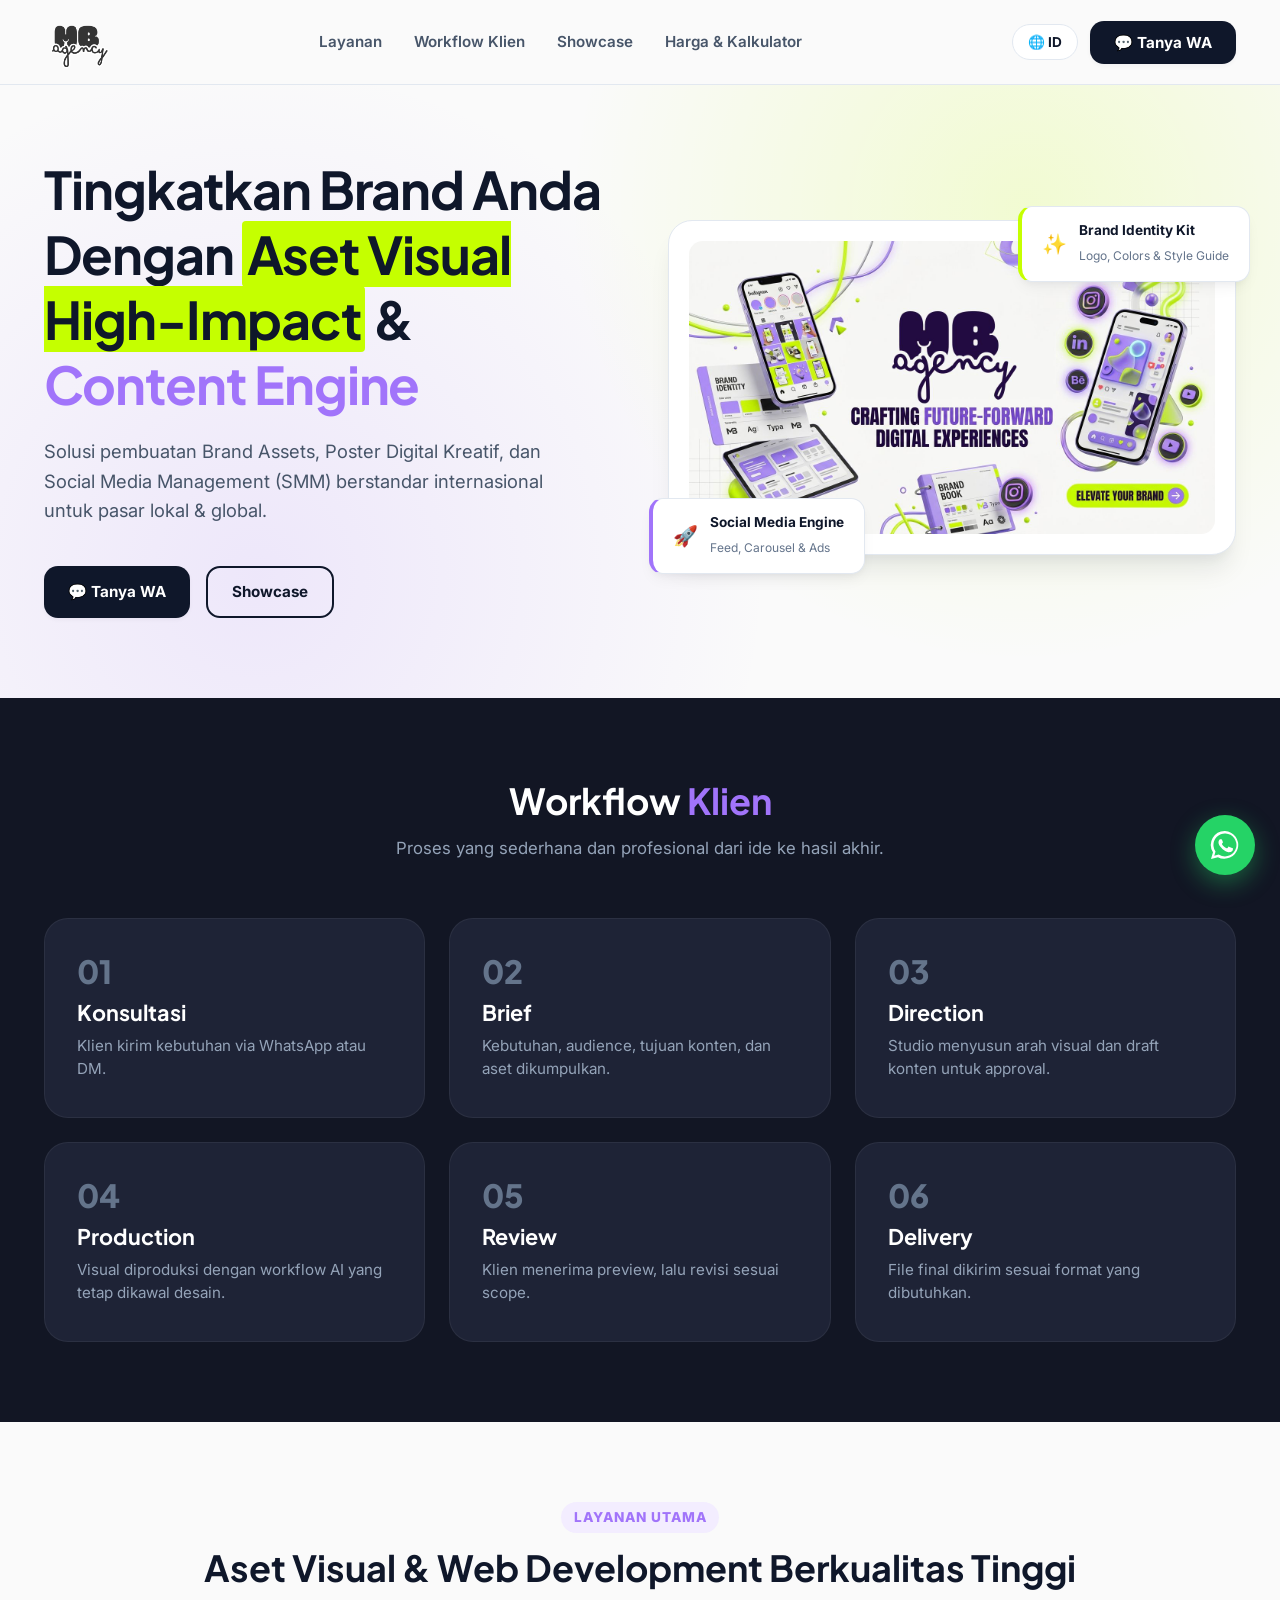
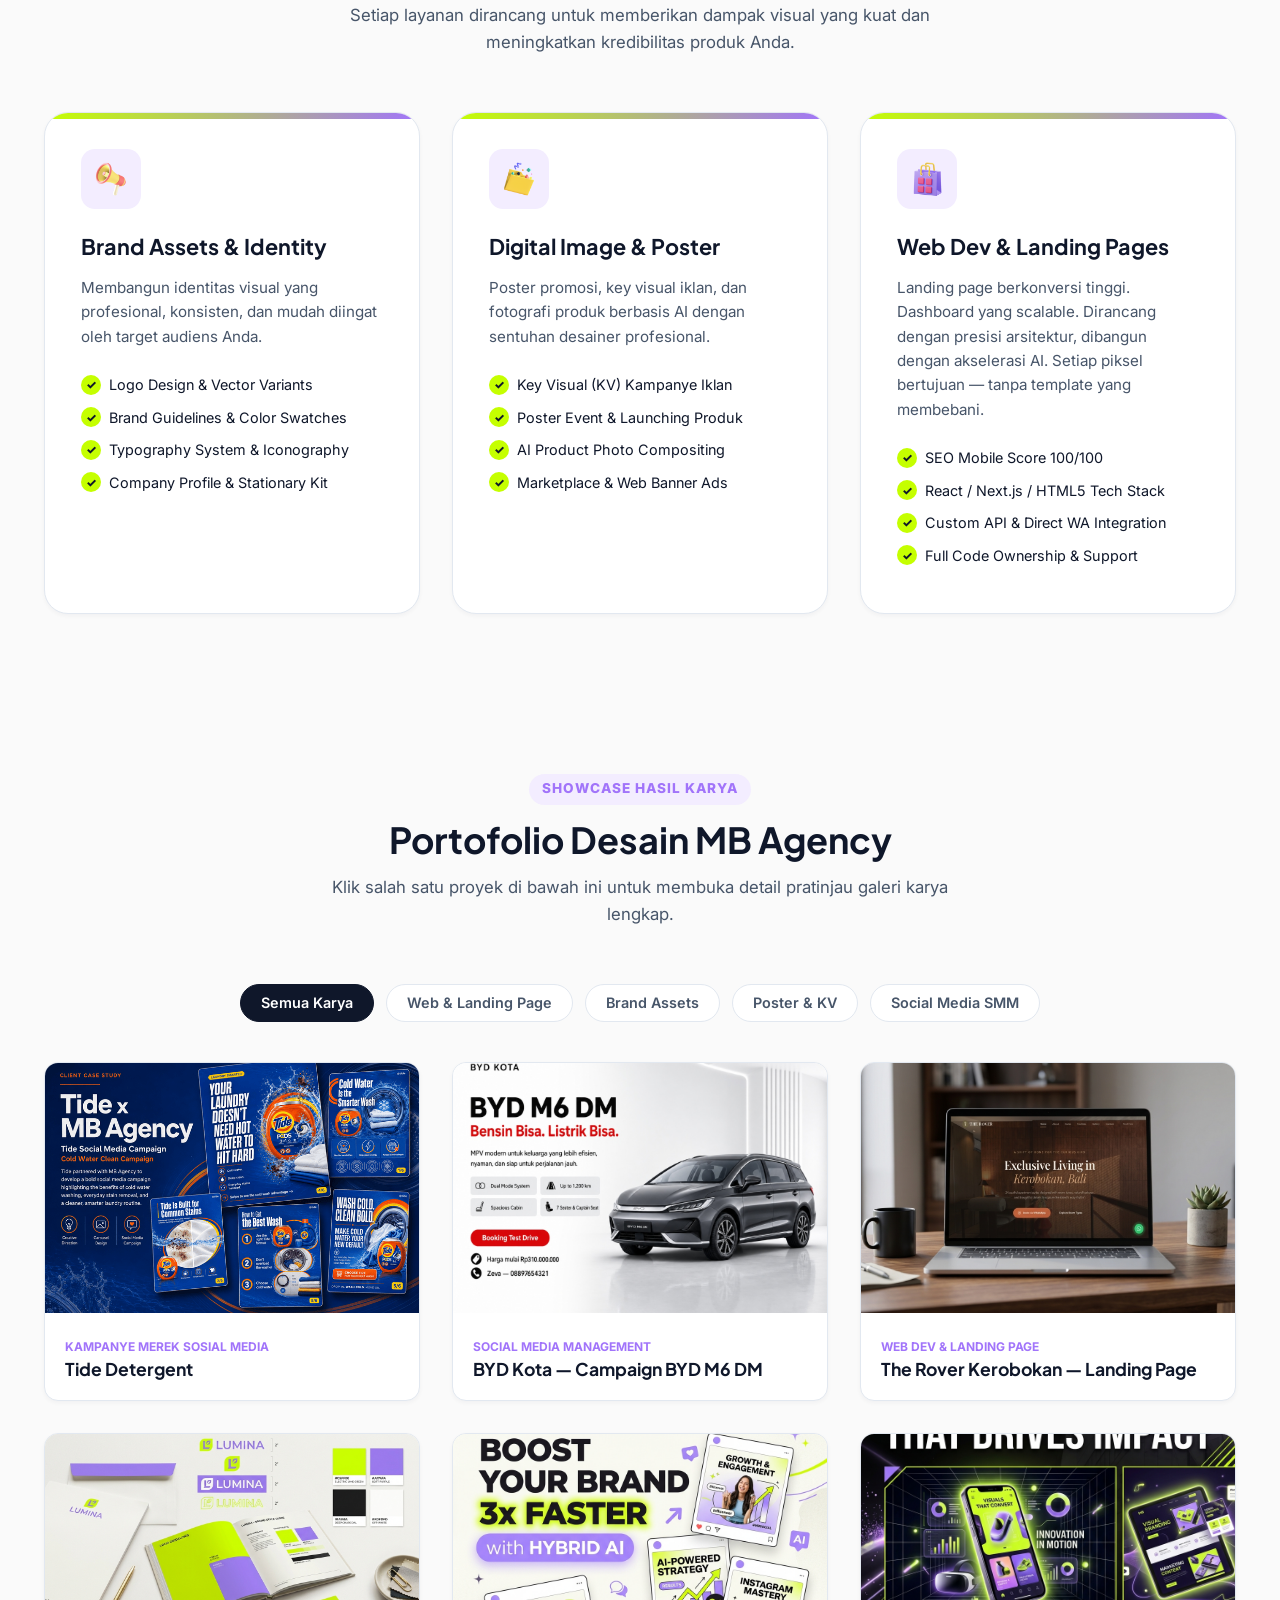
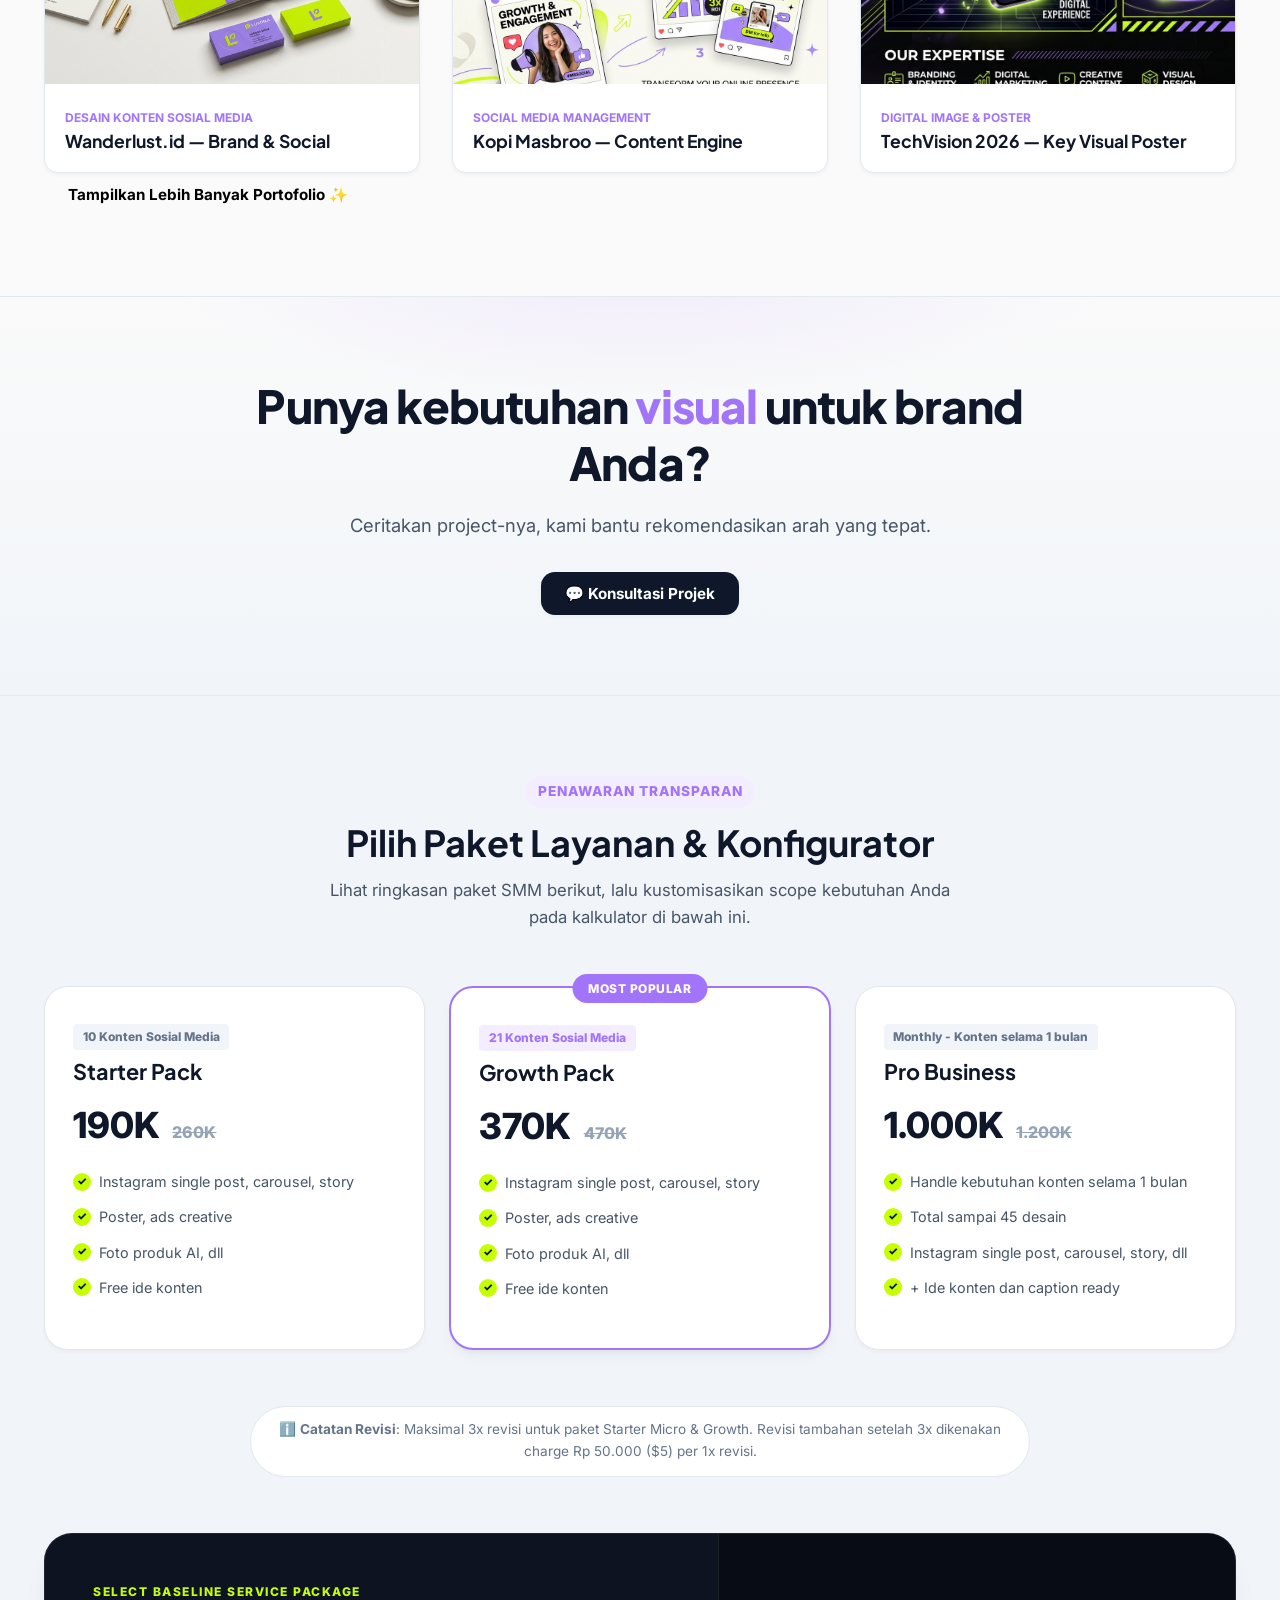
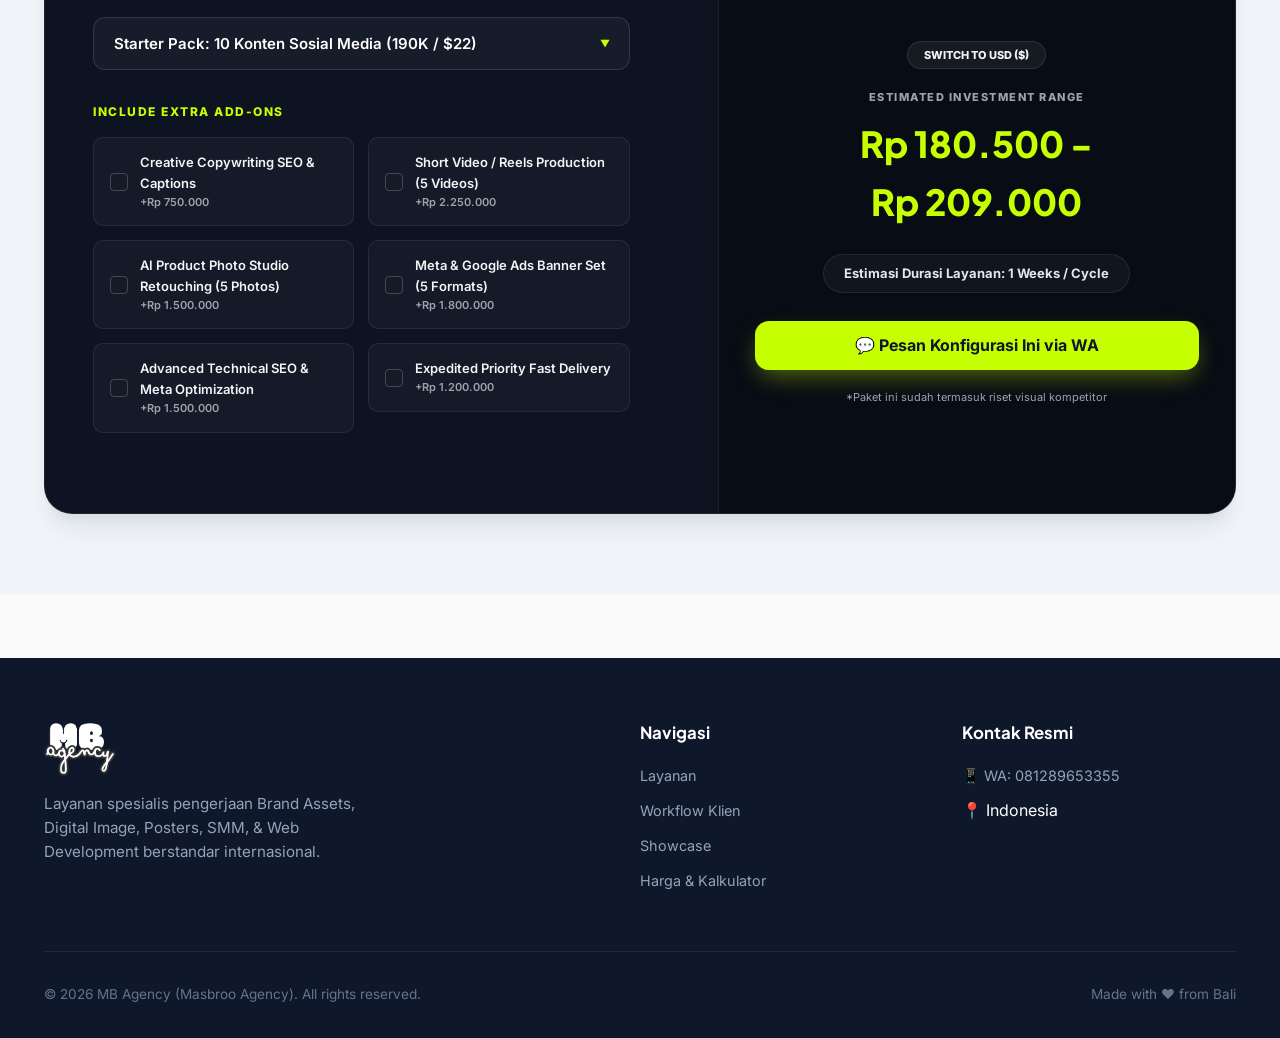
==== commit fd6e0254: "Add Load More pagination and order field sorting for portfolios" ====
--- a/index.html
+++ b/index.html
@@ -311,6 +311,13 @@
               <h4 class="portfolio-title">NextGen Summit — Meta Ad Banner Set</h4>
             </div>
           </div>
+        </div>
+
+        <!-- Load More Portfolio Button -->
+        <div class="portfolio-loadmore-wrap" id="portfolioLoadMoreWrap" style="display: none;">
+          <button class="btn btn-secondary loadmore-btn" id="loadMoreBtn">
+            <span id="loadMoreText">Tampilkan Lebih Banyak Portofolio ✨</span>
+          </button>
         </div>
       </div>
     </section>
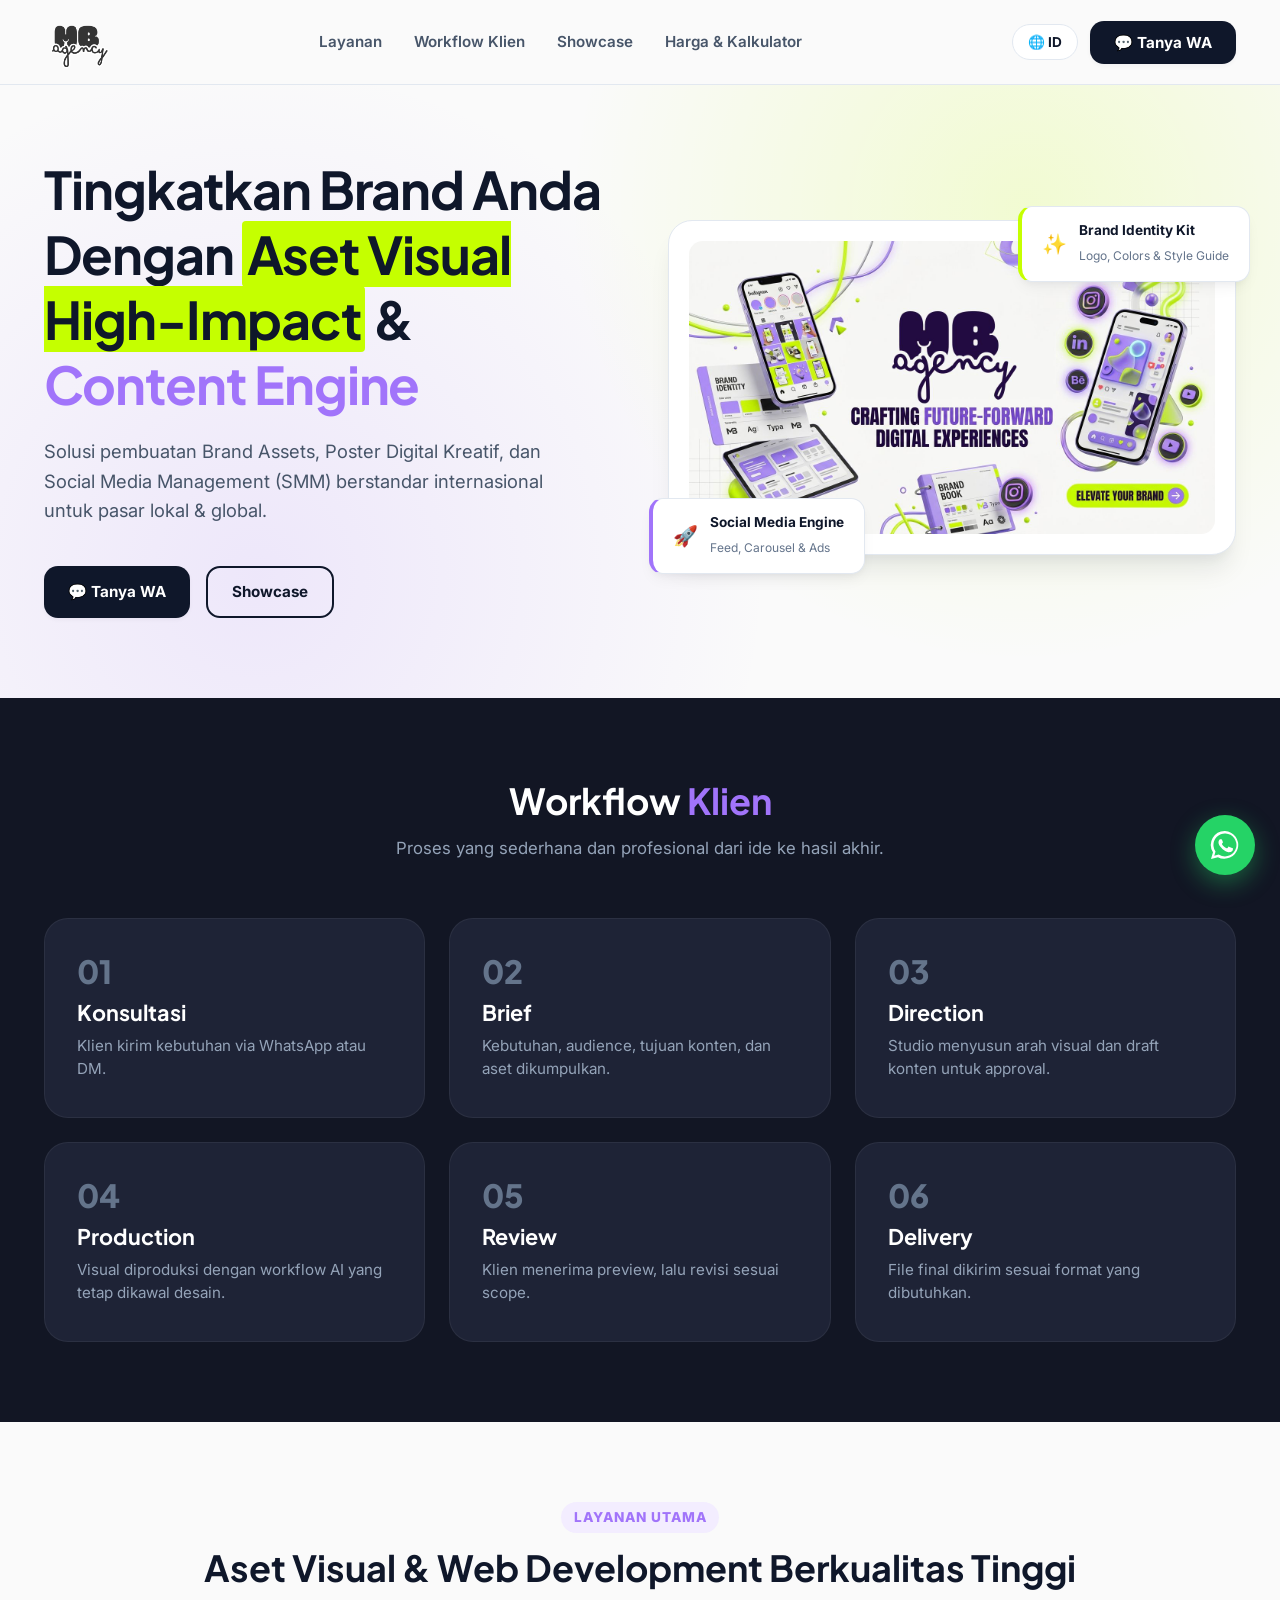
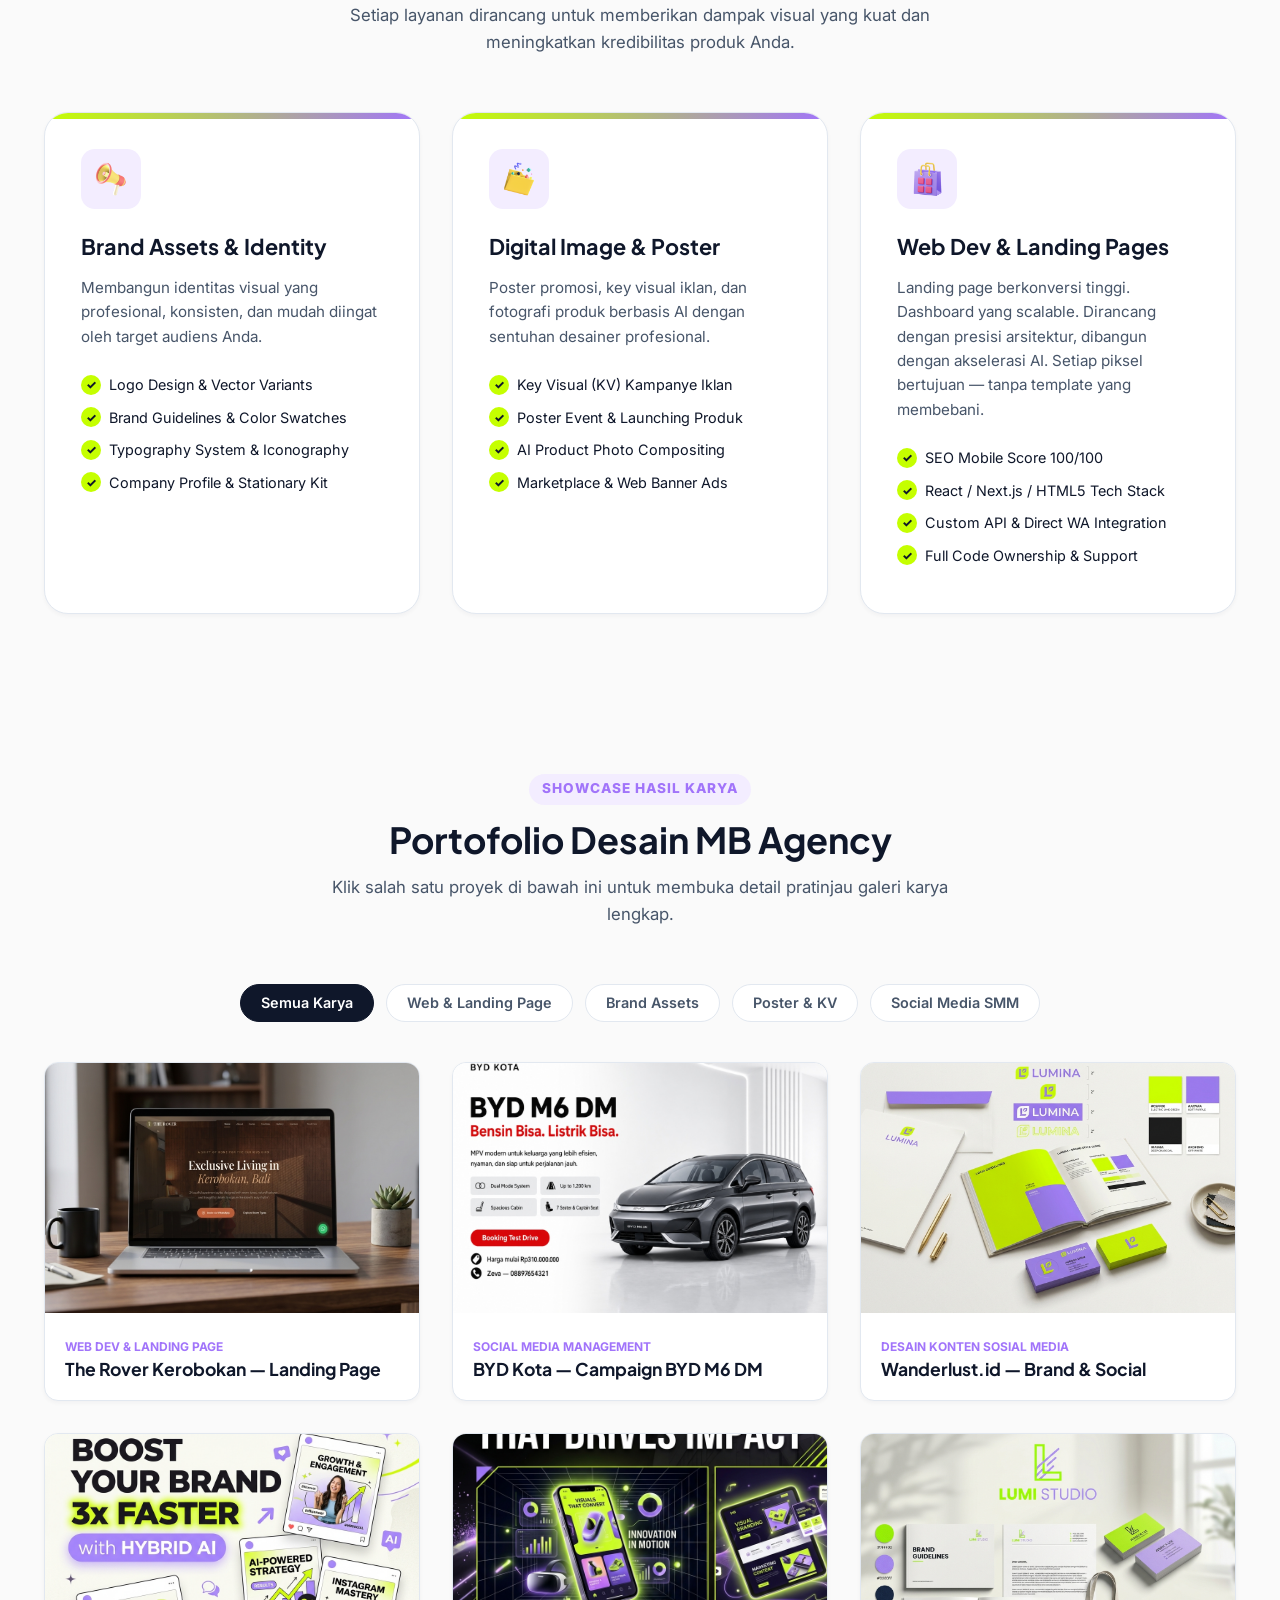
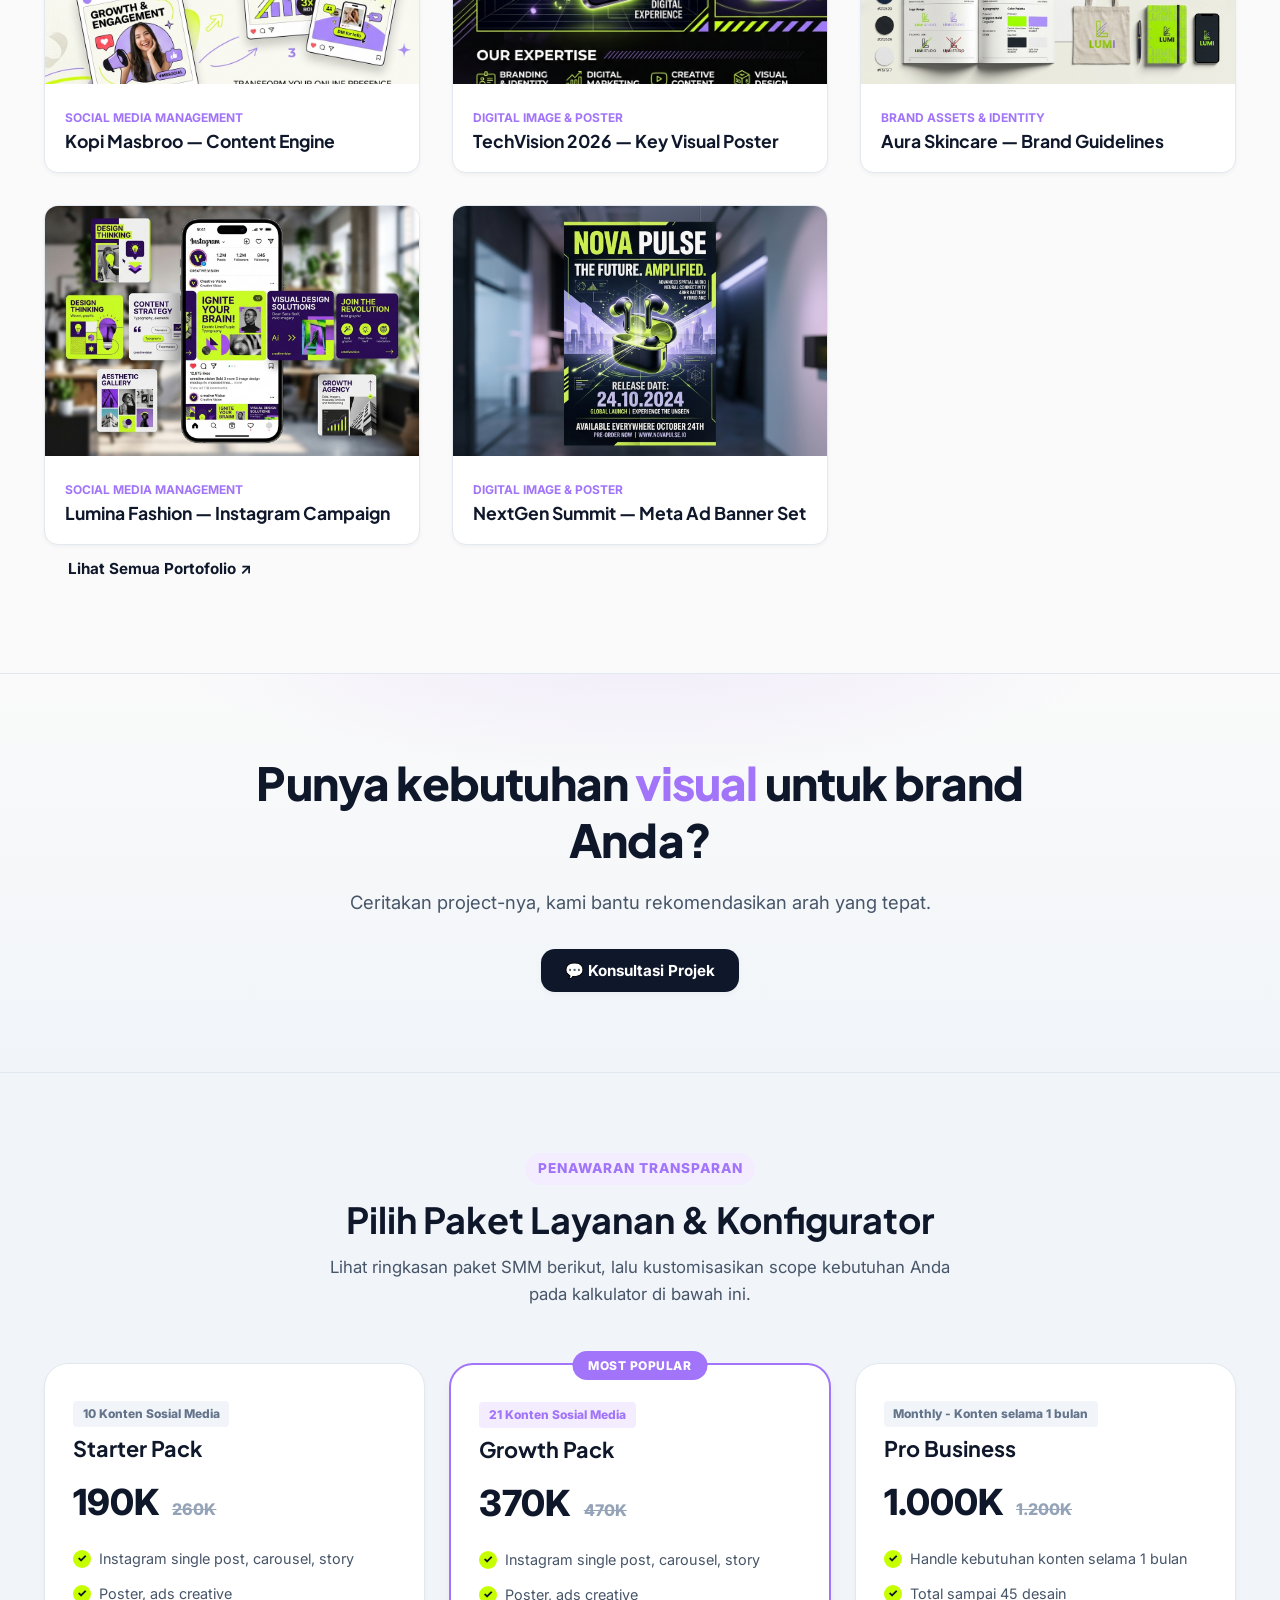
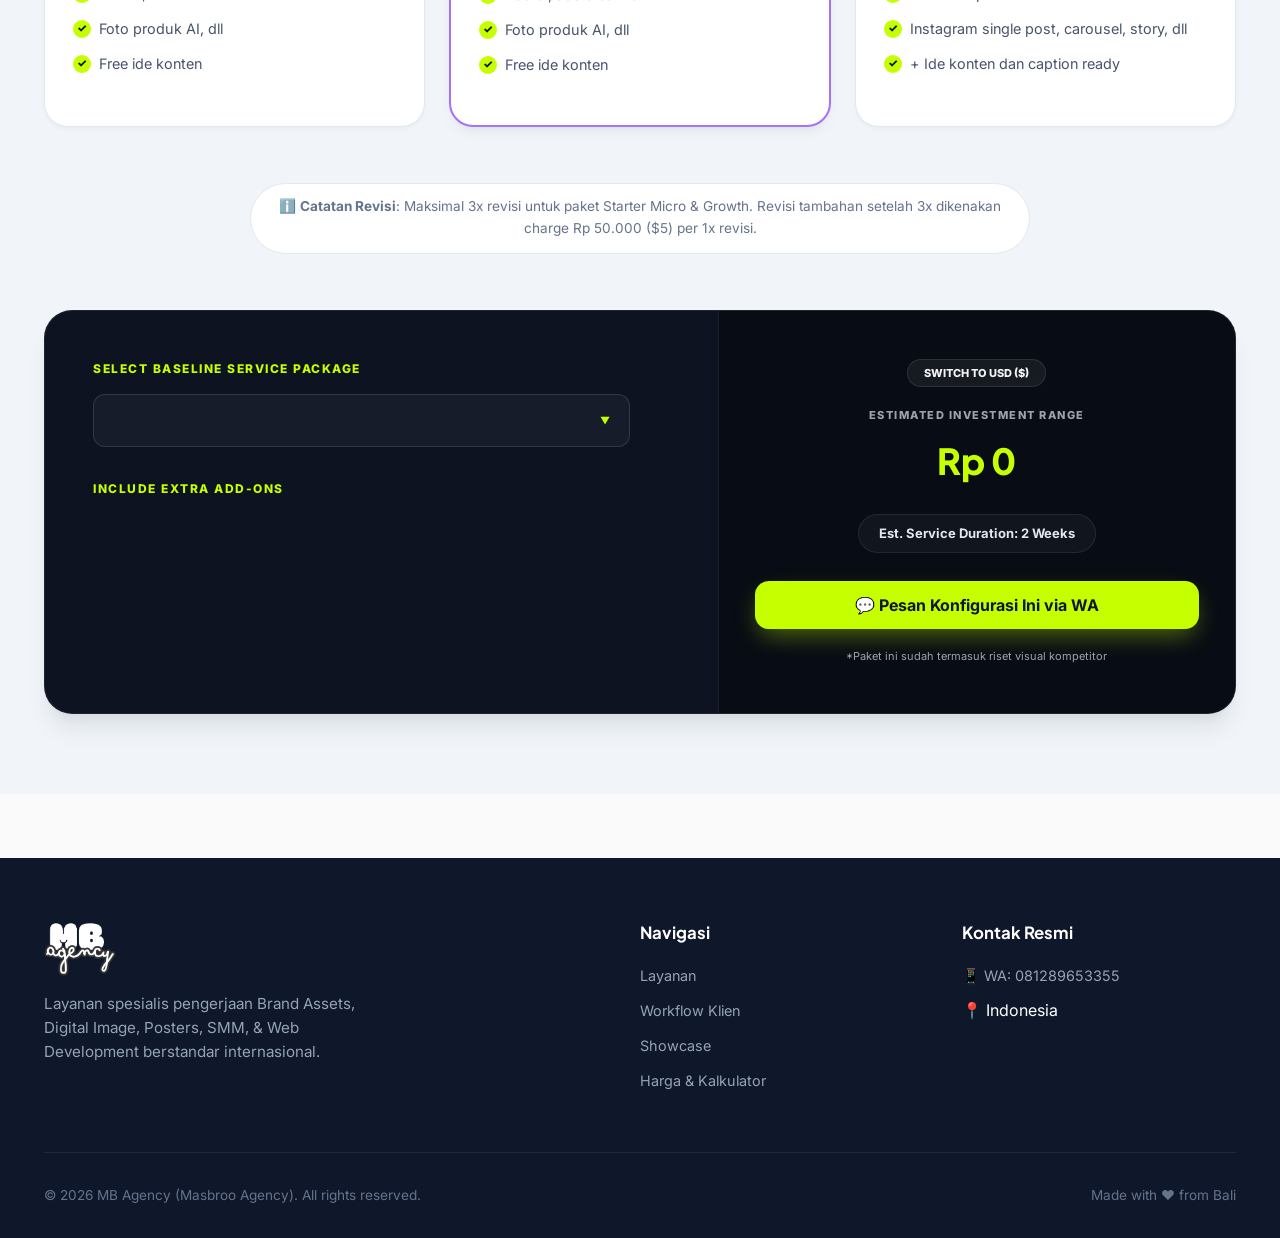
==== commit 2e364354: "Restore user portfolios, configure native CMS Drag N Drop, set 9-item homepage showcase limit, and c" ====
--- a/index.html
+++ b/index.html
@@ -313,11 +313,11 @@
           </div>
         </div>
 
-        <!-- Load More Portfolio Button -->
-        <div class="portfolio-loadmore-wrap" id="portfolioLoadMoreWrap" style="display: none;">
-          <button class="btn btn-secondary loadmore-btn" id="loadMoreBtn">
-            <span id="loadMoreText">Tampilkan Lebih Banyak Portofolio ✨</span>
-          </button>
+        <!-- View All Showcase Projects Button (Links to /showcase) -->
+        <div class="portfolio-loadmore-wrap" id="portfolioViewAllWrap">
+          <a href="/showcase" class="btn btn-secondary loadmore-btn" id="viewAllShowcaseBtn">
+            <span id="viewAllShowcaseText">Lihat Semua Portofolio ↗</span>
+          </a>
         </div>
       </div>
     </section>
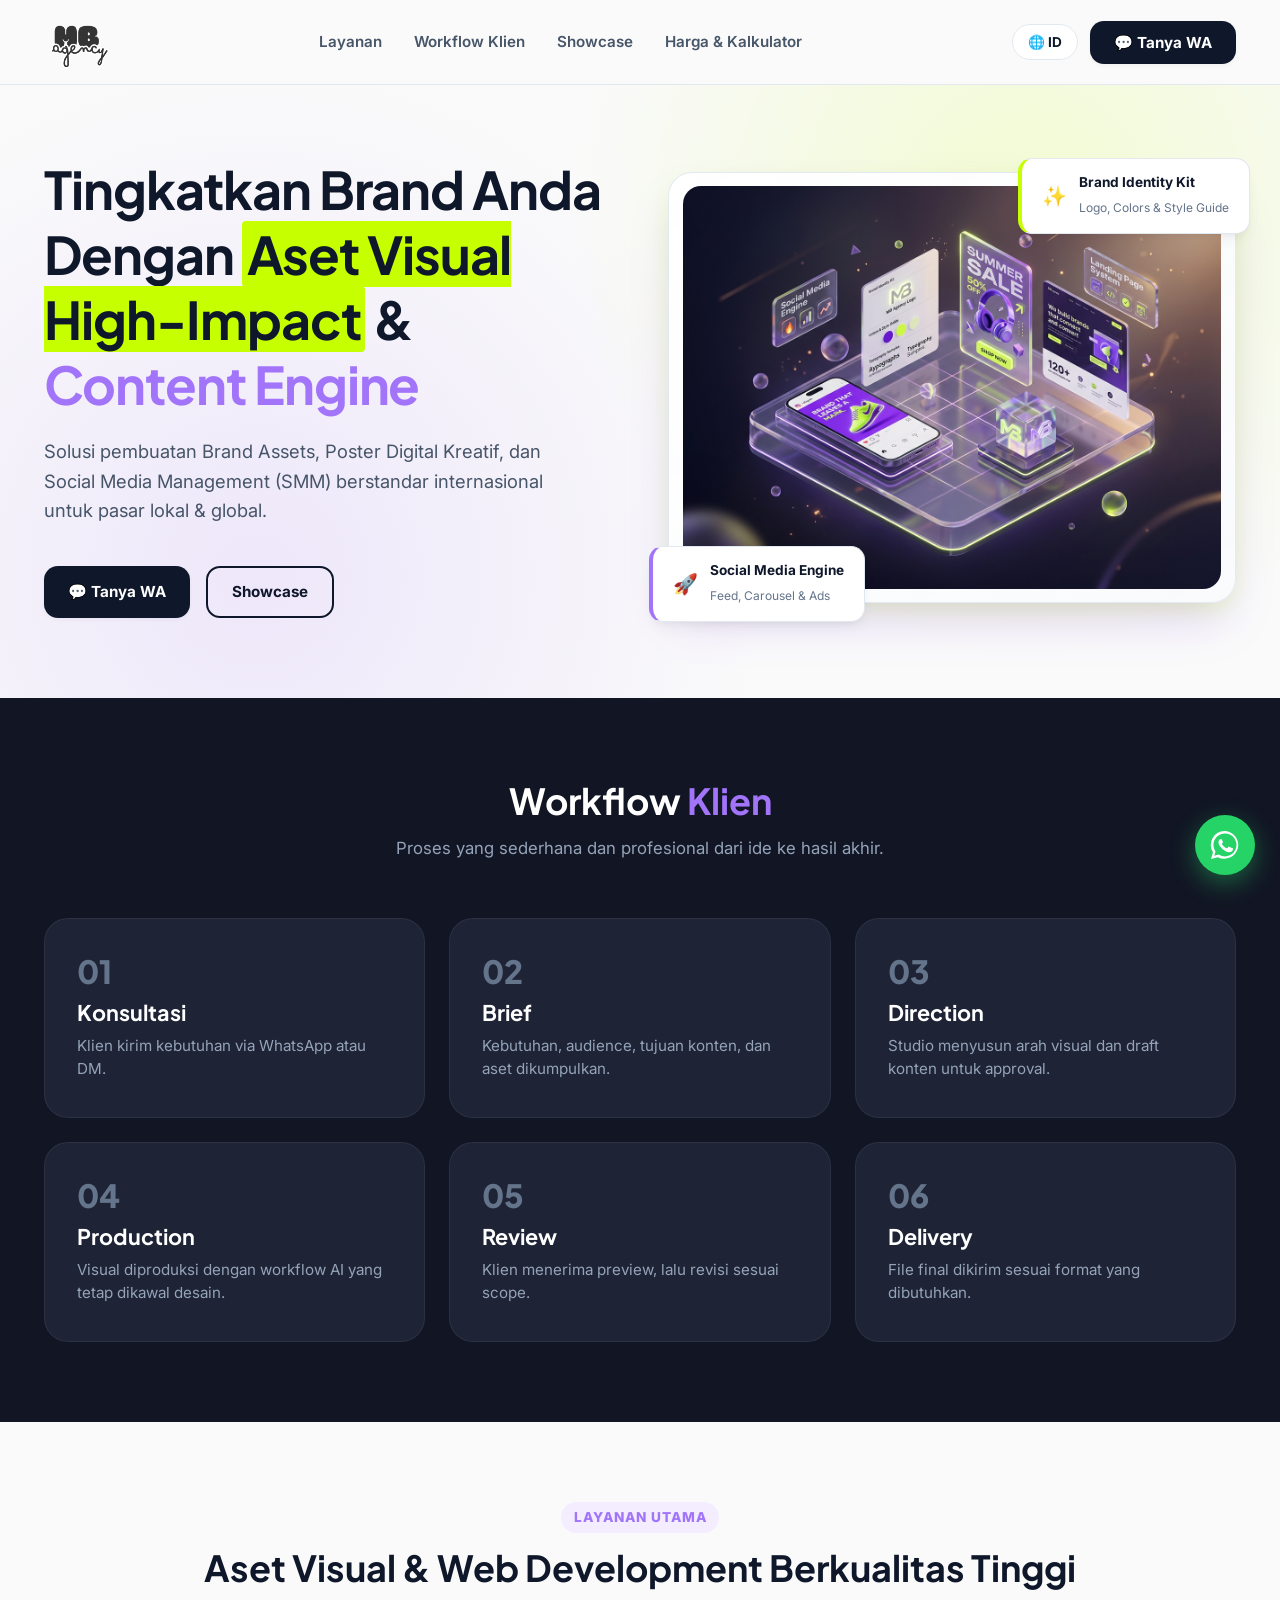
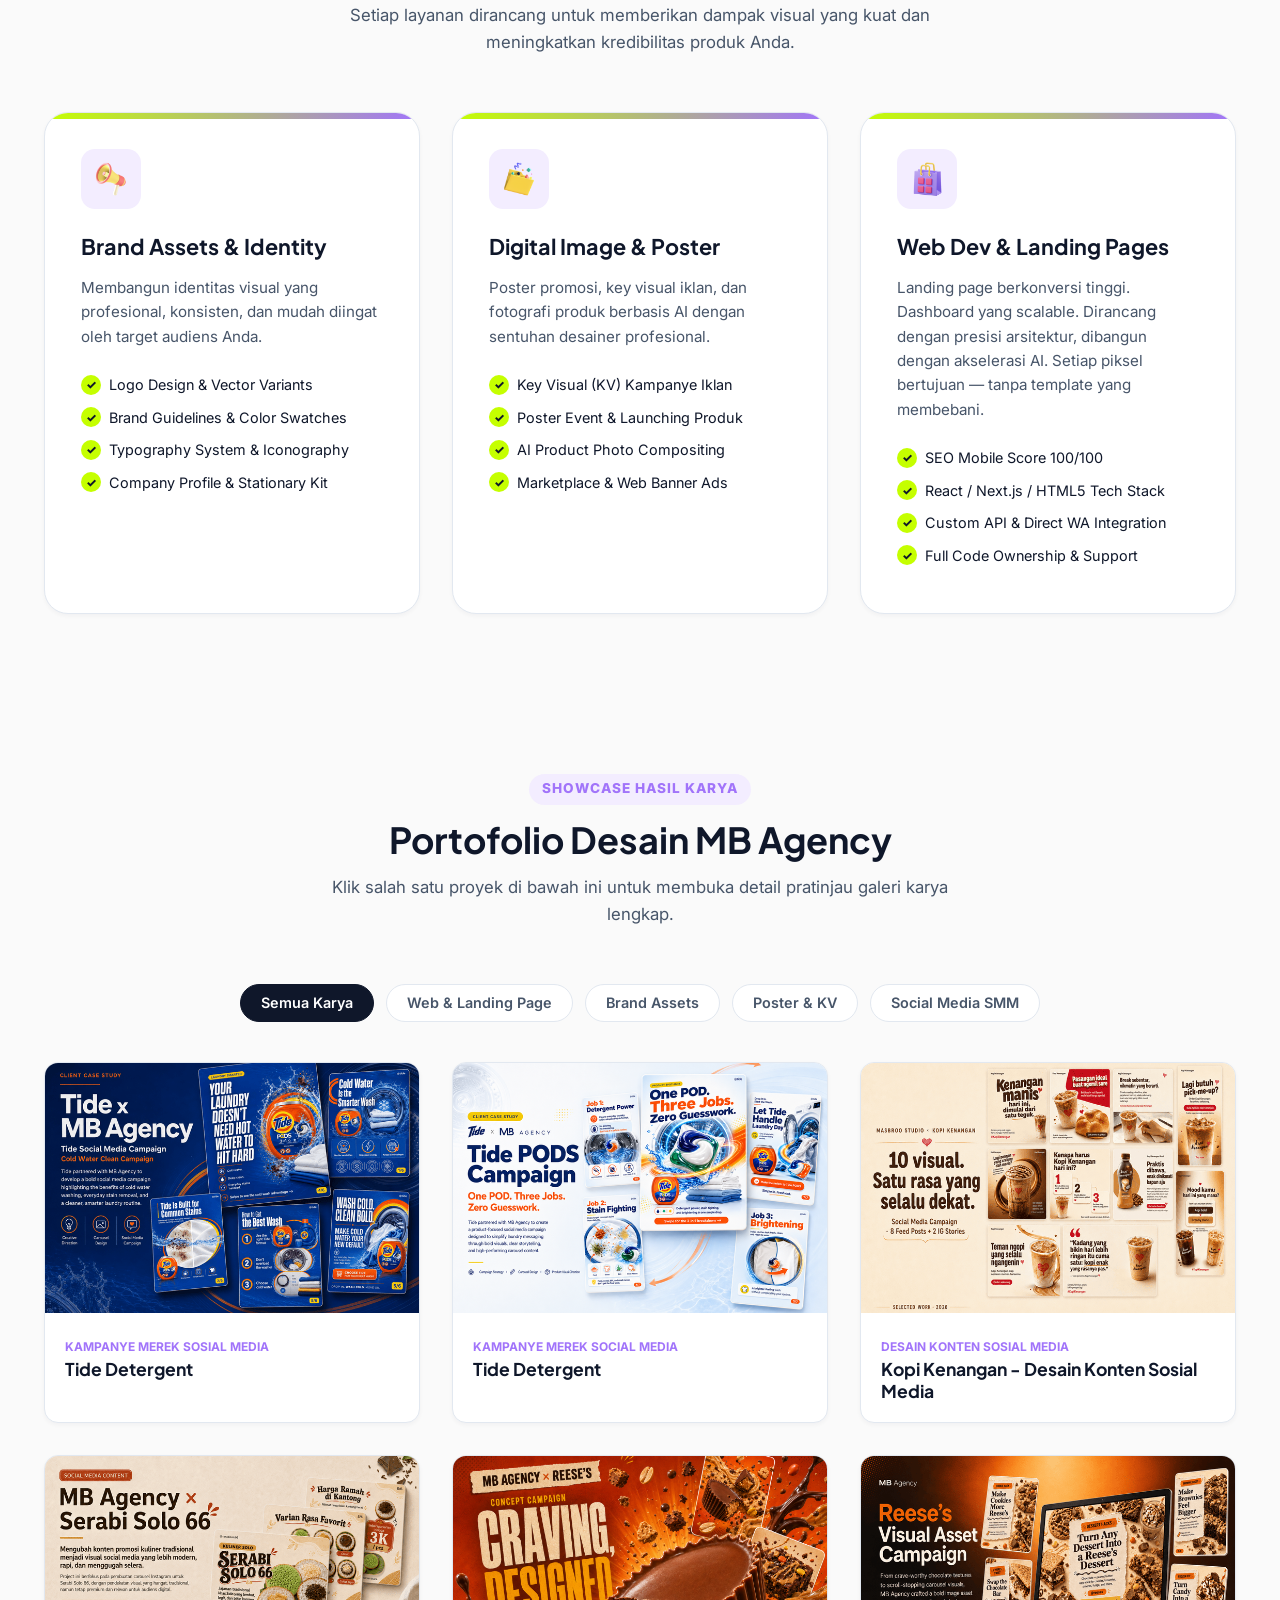
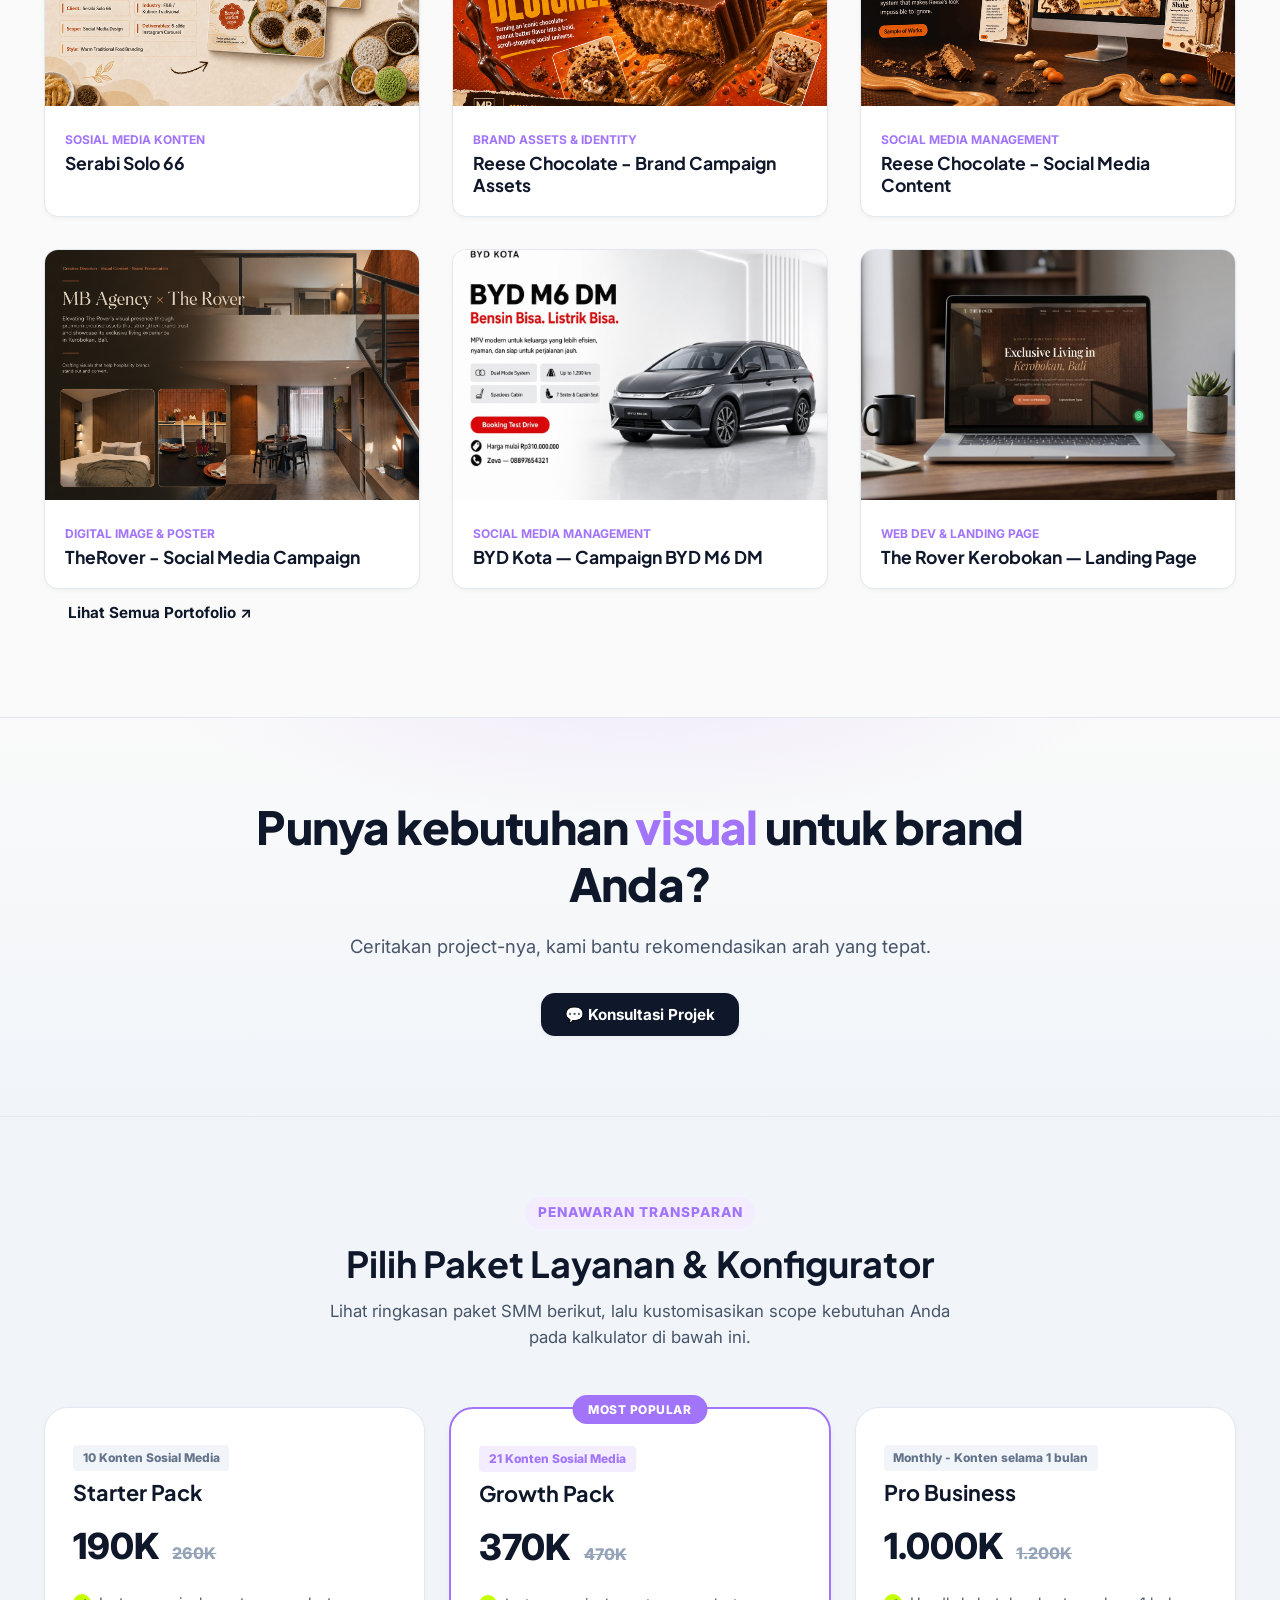
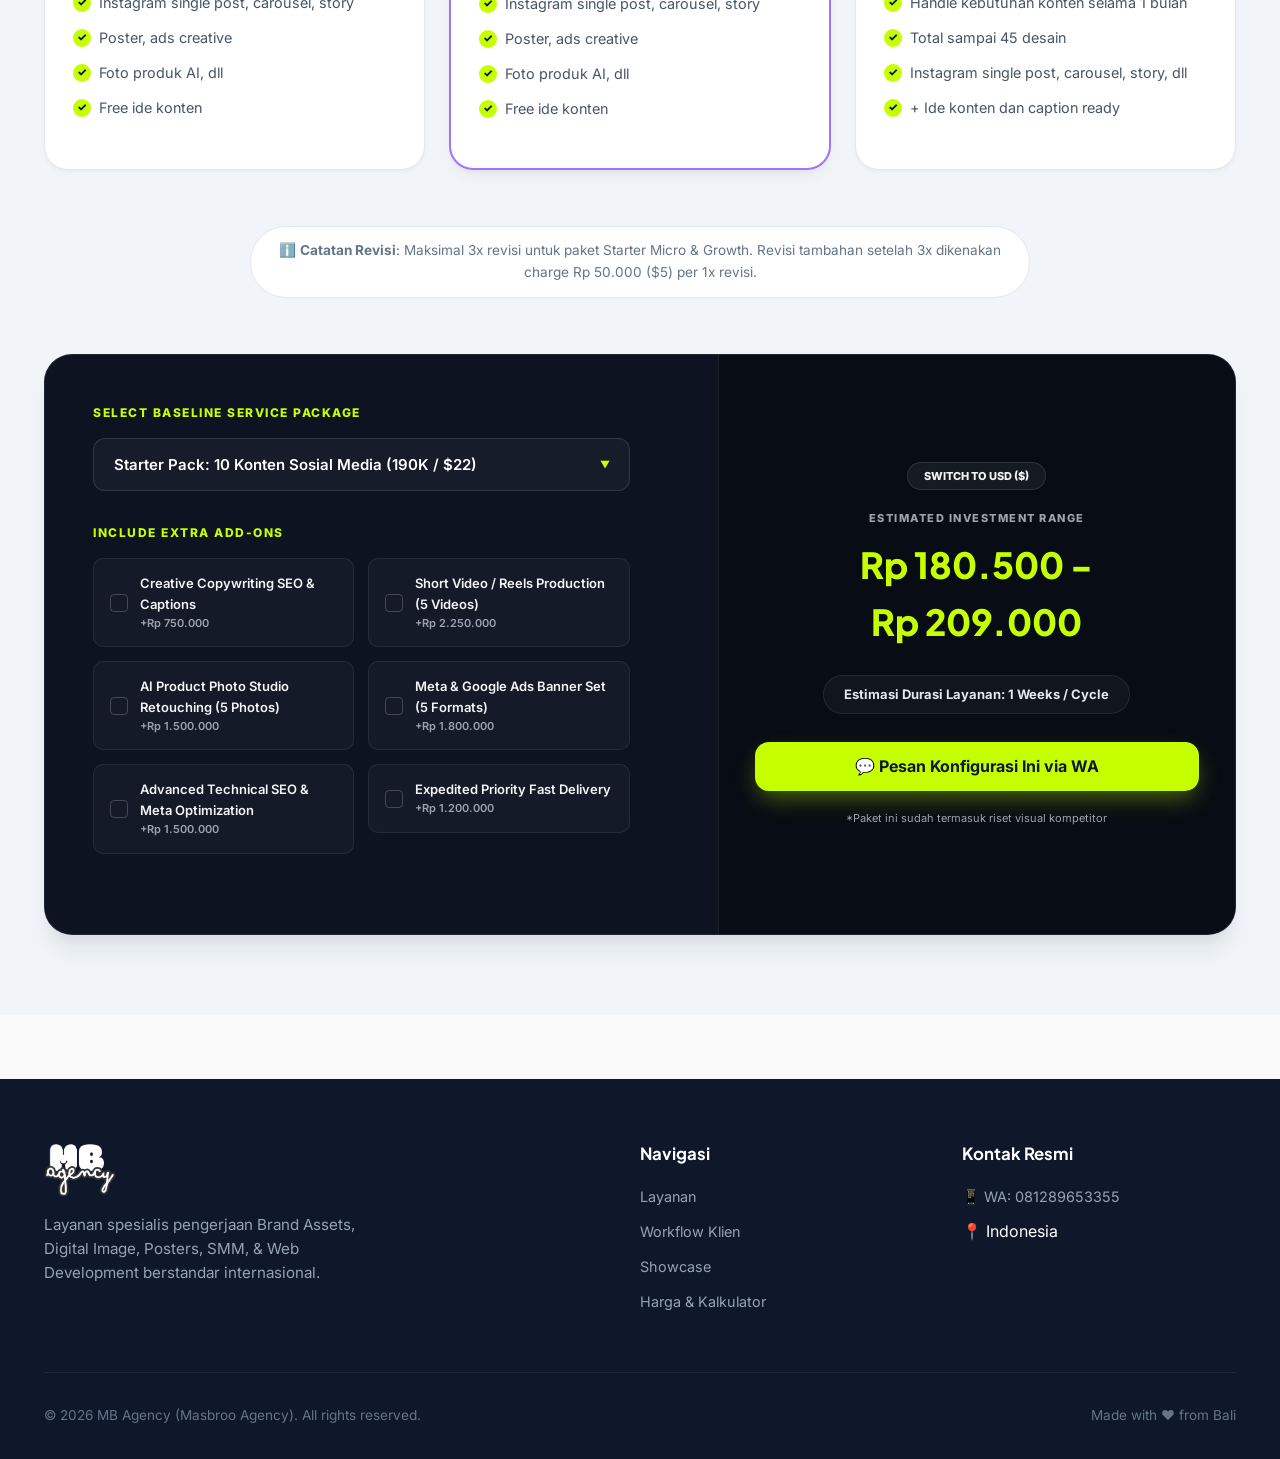
==== commit 3dd13fac: "Upgrade Hero visual to ultra-high-res 3D Isometric Master Showcase based on client reference mockup" ====
--- a/index.html
+++ b/index.html
@@ -75,8 +75,8 @@
         </div>
 
         <div class="hero-visual">
-          <div class="hero-card-stack">
-            <img src="assets/images/hero_banner.jpg" alt="MB Agency Creative Hero Visual Showcase" class="hero-card-img" />
+          <div class="hero-card-stack hero-3d-visual-container">
+            <img src="assets/images/hero_3d_master_visual.jpg" alt="MB Agency 3D Isometric Visual Showcase" class="hero-card-img hero-3d-img" />
             
             <div class="floating-badge badge-top-right">
               <div style="font-size: 1.25rem;">✨</div>
--- a/styles.css
+++ b/styles.css
@@ -321,17 +321,29 @@
 .hero-card-stack {
   position: relative;
   width: 100%;
-  border-radius: var(--radius-lg);
-  background-color: var(--bg-surface);
-  box-shadow: var(--shadow-lg);
-  padding: 1.25rem;
-  border: 1px solid var(--border-light);
+  border-radius: 24px;
+  background: linear-gradient(135deg, rgba(255, 255, 255, 0.98), rgba(248, 250, 252, 0.95));
+  box-shadow: 0 25px 50px -12px rgba(124, 58, 237, 0.22), 0 10px 25px -5px rgba(197, 255, 0, 0.25);
+  padding: 0.85rem;
+  border: 1.5px solid rgba(226, 232, 240, 0.9);
+  transition: transform 0.4s cubic-bezier(0.16, 1, 0.3, 1), box-shadow 0.4s cubic-bezier(0.16, 1, 0.3, 1);
+}
+
+.hero-card-stack:hover {
+  transform: translateY(-8px) scale(1.015);
+  box-shadow: 0 35px 70px -15px rgba(124, 58, 237, 0.32), 0 15px 35px -5px rgba(197, 255, 0, 0.35);
 }
 
 .hero-card-img {
   width: 100%;
-  border-radius: var(--radius-md);
+  border-radius: 18px;
   object-fit: cover;
+  display: block;
+  transition: transform 0.5s ease;
+}
+
+.hero-card-stack:hover .hero-card-img {
+  transform: scale(1.02);
 }
 
 .floating-badge {
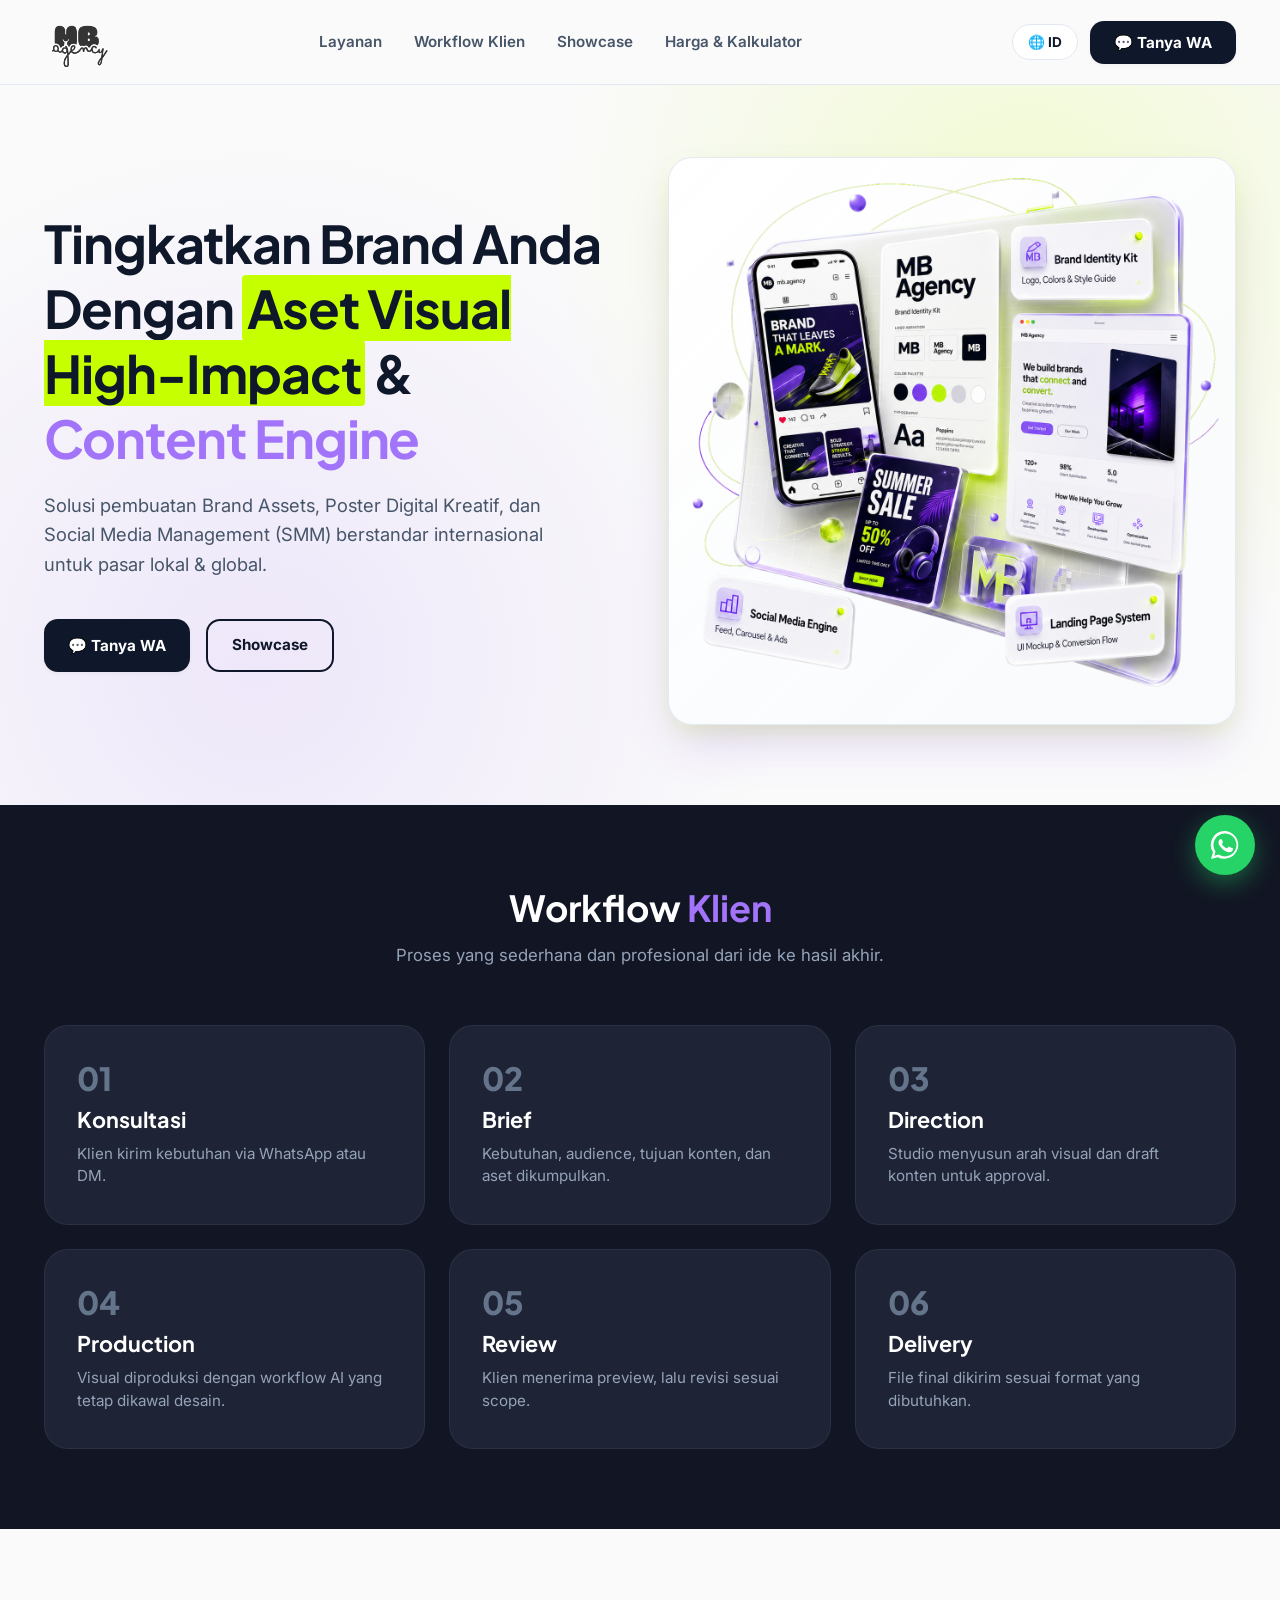
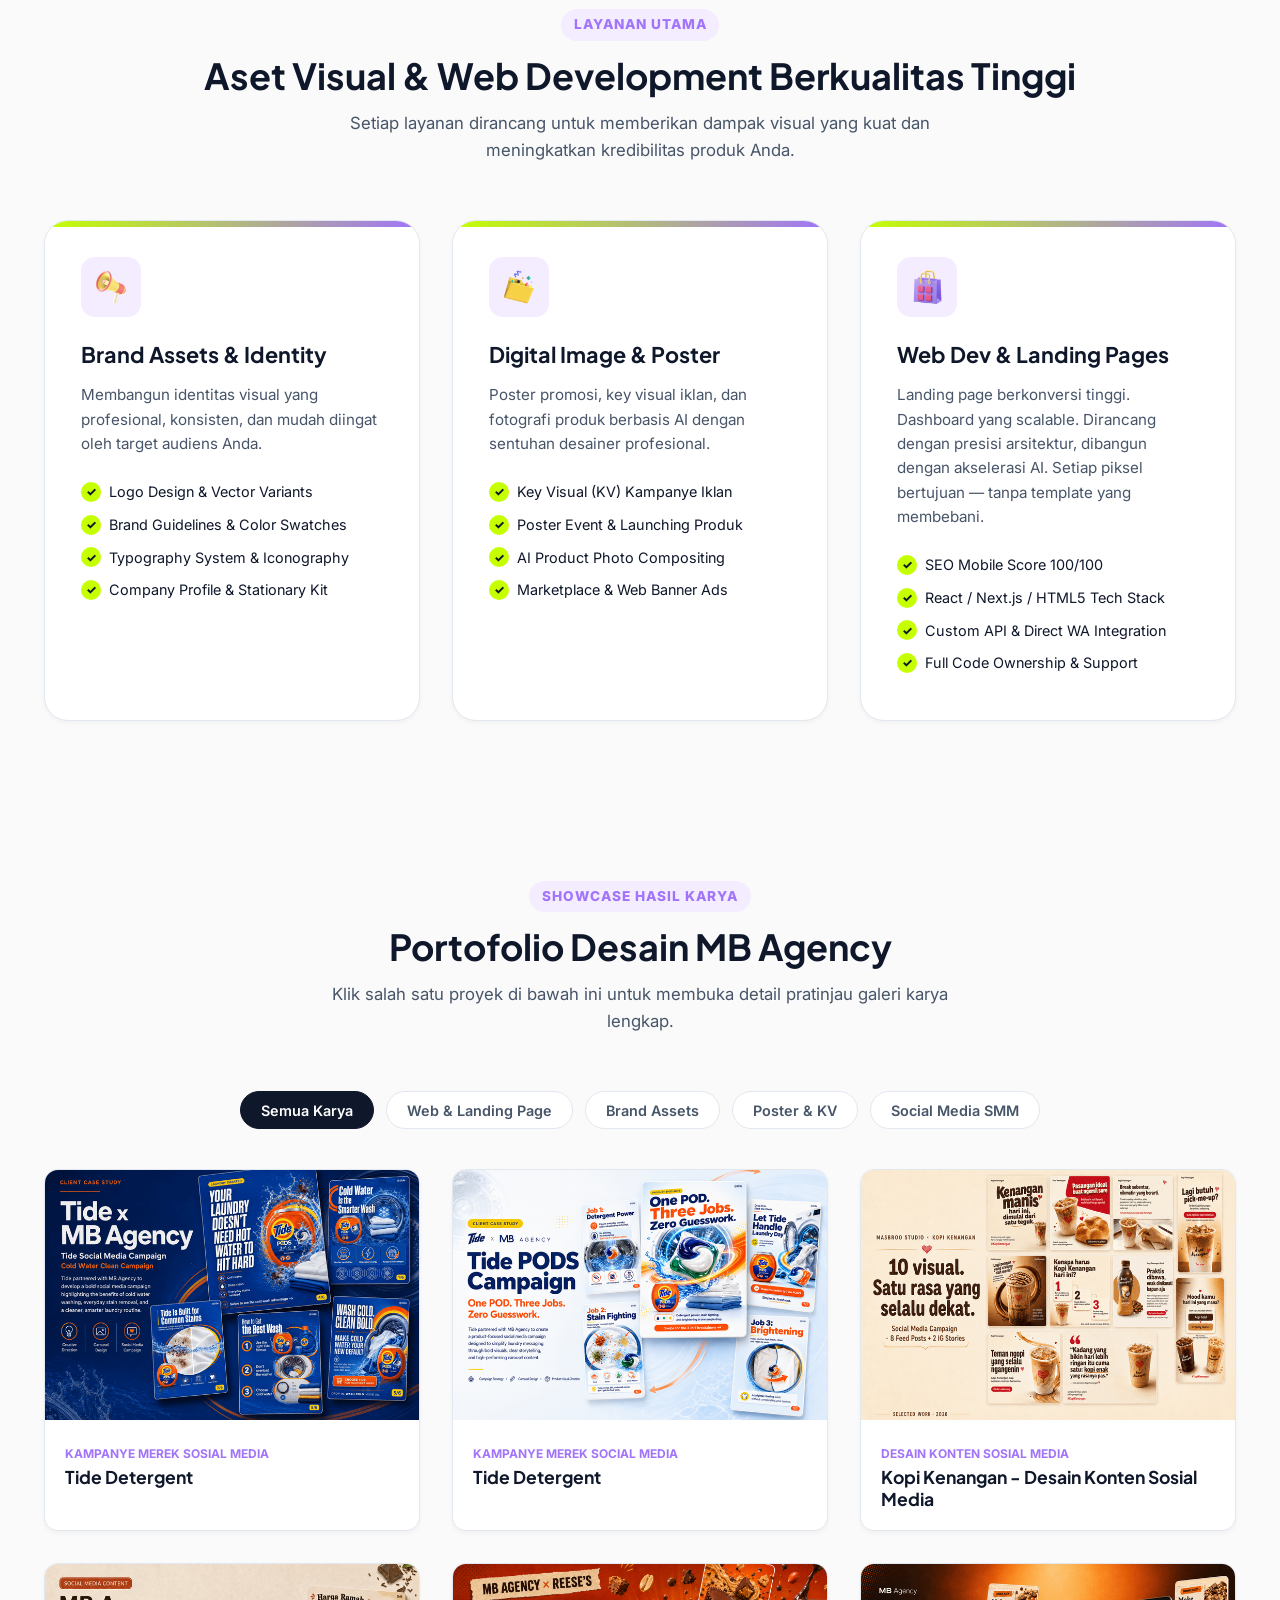
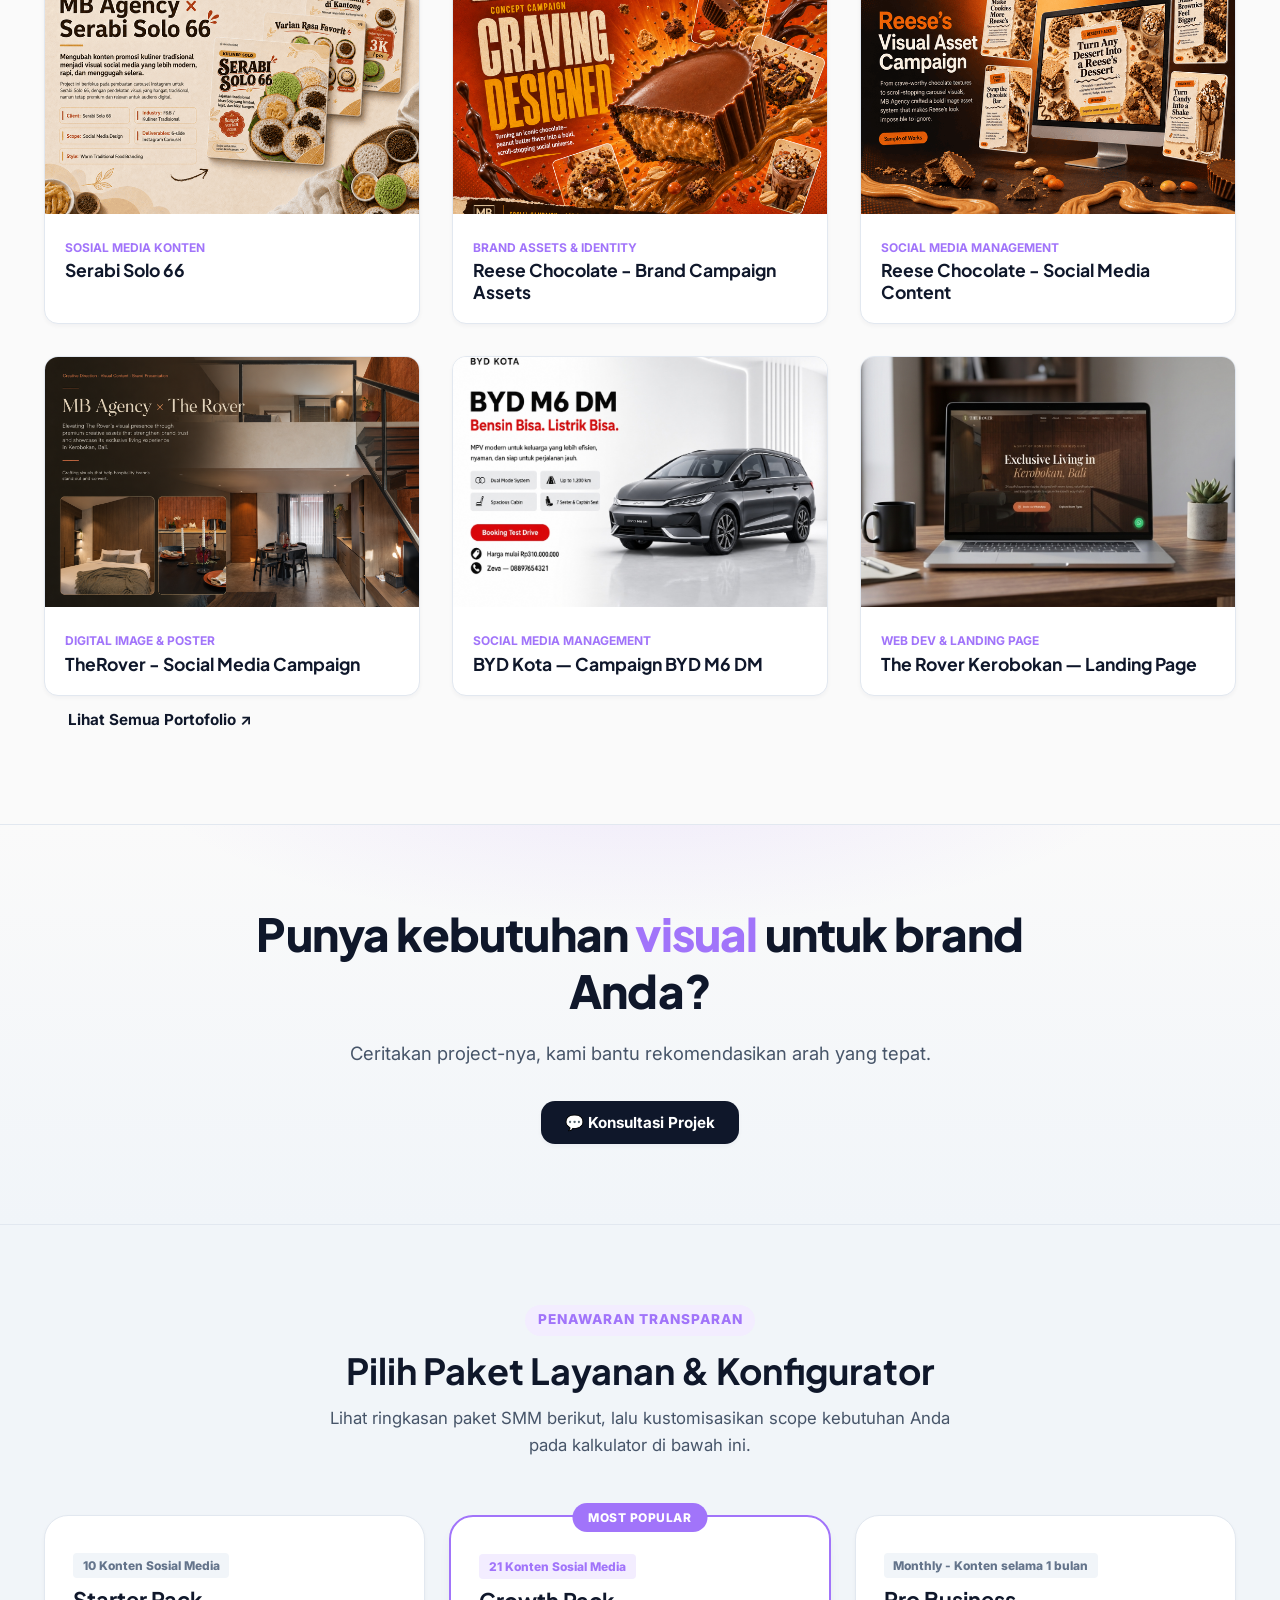
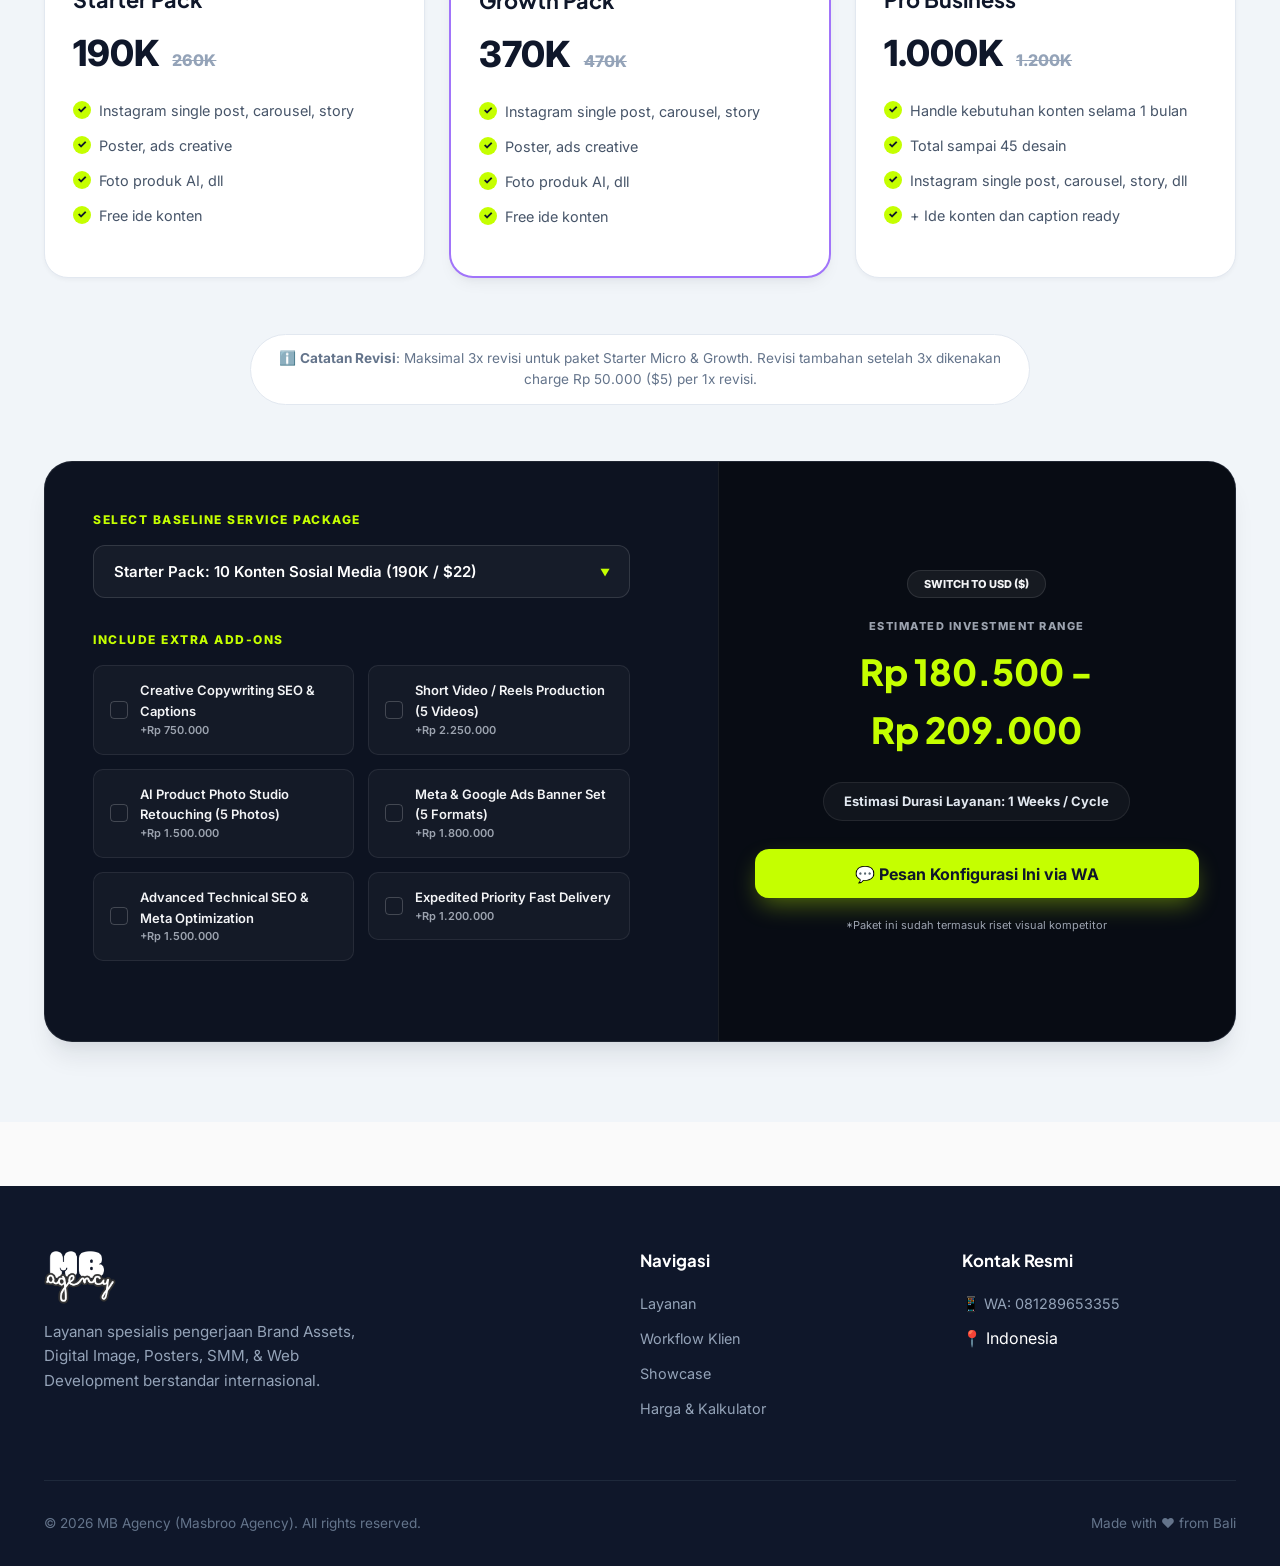
==== commit 96b1d680: "Update hero banner image to mb-agency-creative-command-center-transparent.png and remove floating ba" ====
--- a/index.html
+++ b/index.html
@@ -75,24 +75,8 @@
         </div>
 
         <div class="hero-visual">
-          <div class="hero-card-stack hero-3d-visual-container">
-            <img src="assets/images/hero_3d_master_visual.jpg" alt="MB Agency 3D Isometric Visual Showcase" class="hero-card-img hero-3d-img" />
-            
-            <div class="floating-badge badge-top-right">
-              <div style="font-size: 1.25rem;">✨</div>
-              <div>
-                <strong style="font-size: 0.85rem; display: block;">Brand Identity Kit</strong>
-                <span style="font-size: 0.75rem; color: var(--text-subtle);">Logo, Colors & Style Guide</span>
-              </div>
-            </div>
-
-            <div class="floating-badge badge-bottom-left">
-              <div style="font-size: 1.25rem;">🚀</div>
-              <div>
-                <strong style="font-size: 0.85rem; display: block;">Social Media Engine</strong>
-                <span style="font-size: 0.75rem; color: var(--text-subtle);">Feed, Carousel & Ads</span>
-              </div>
-            </div>
+          <div class="hero-card-stack">
+            <img src="assets/images/mb-agency-creative-command-center-transparent.png" alt="MB Agency Creative Command Center" class="hero-card-img" />
           </div>
         </div>
       </div>
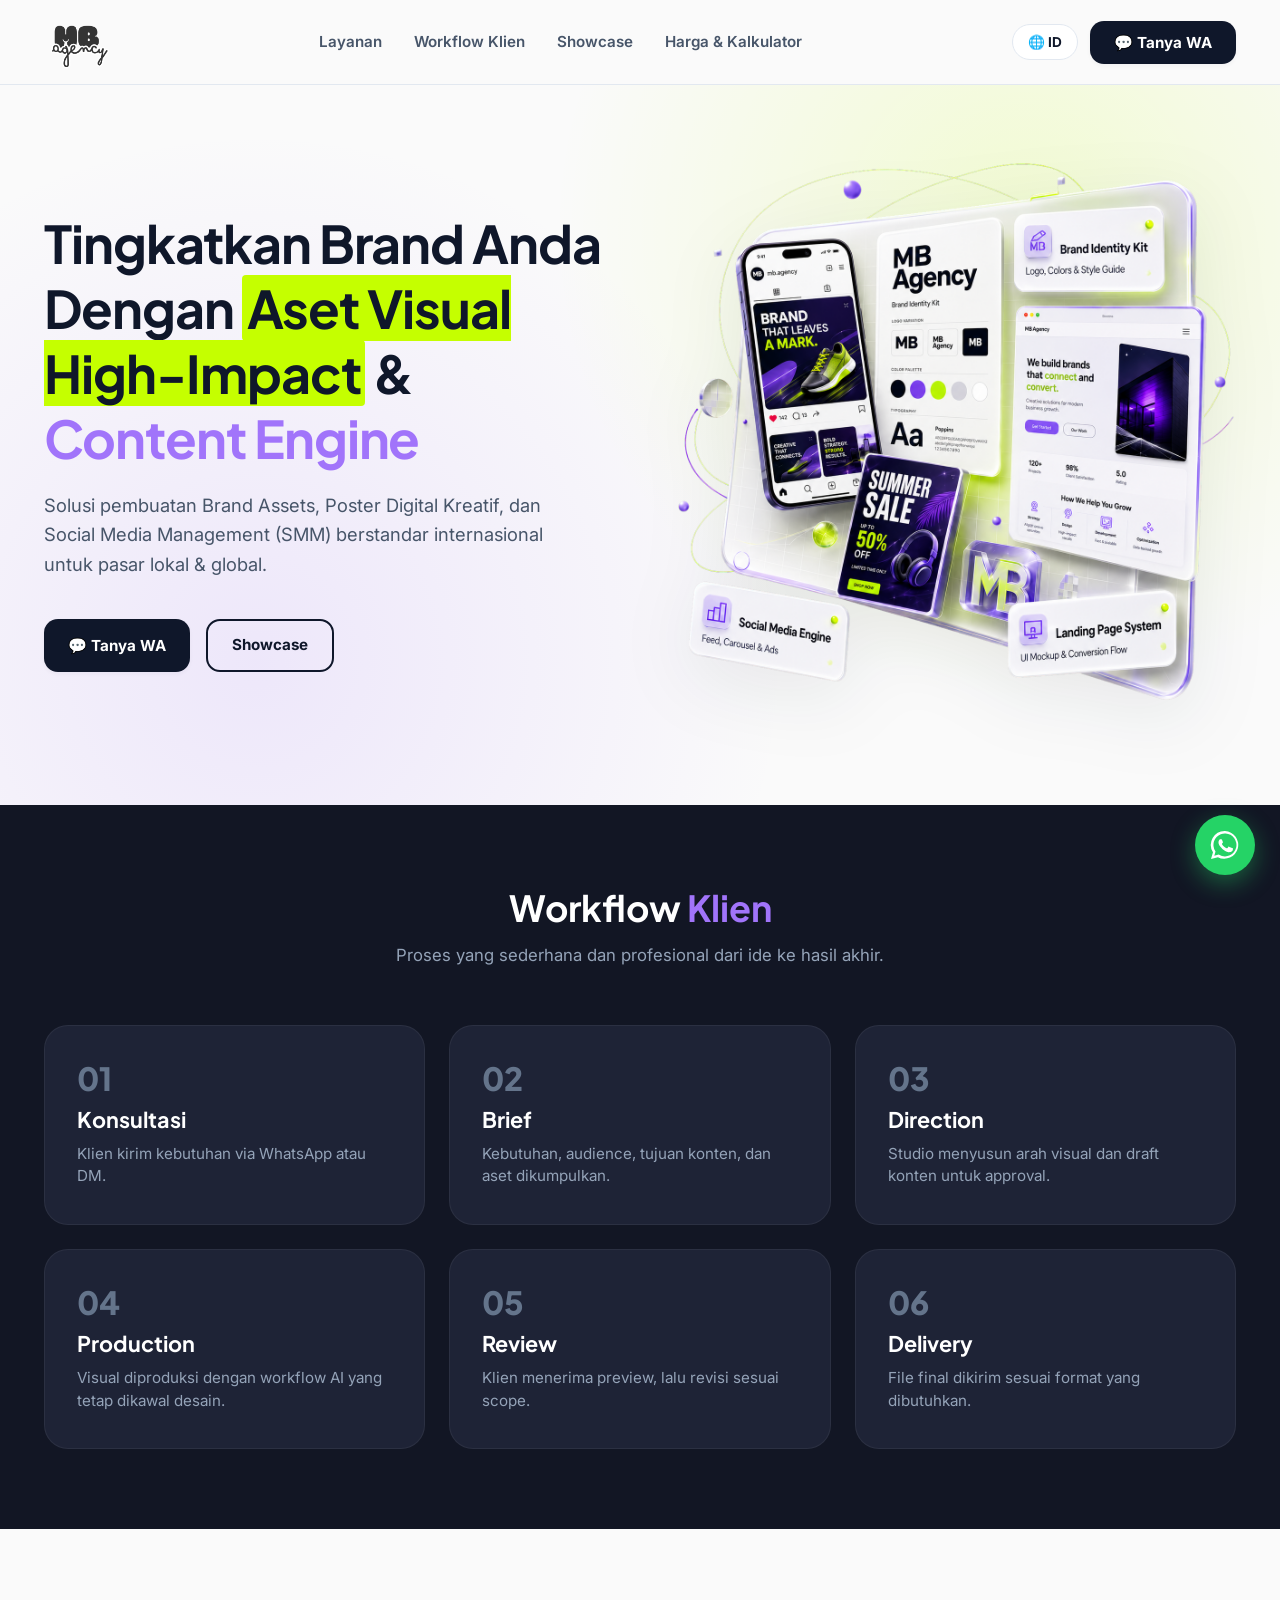
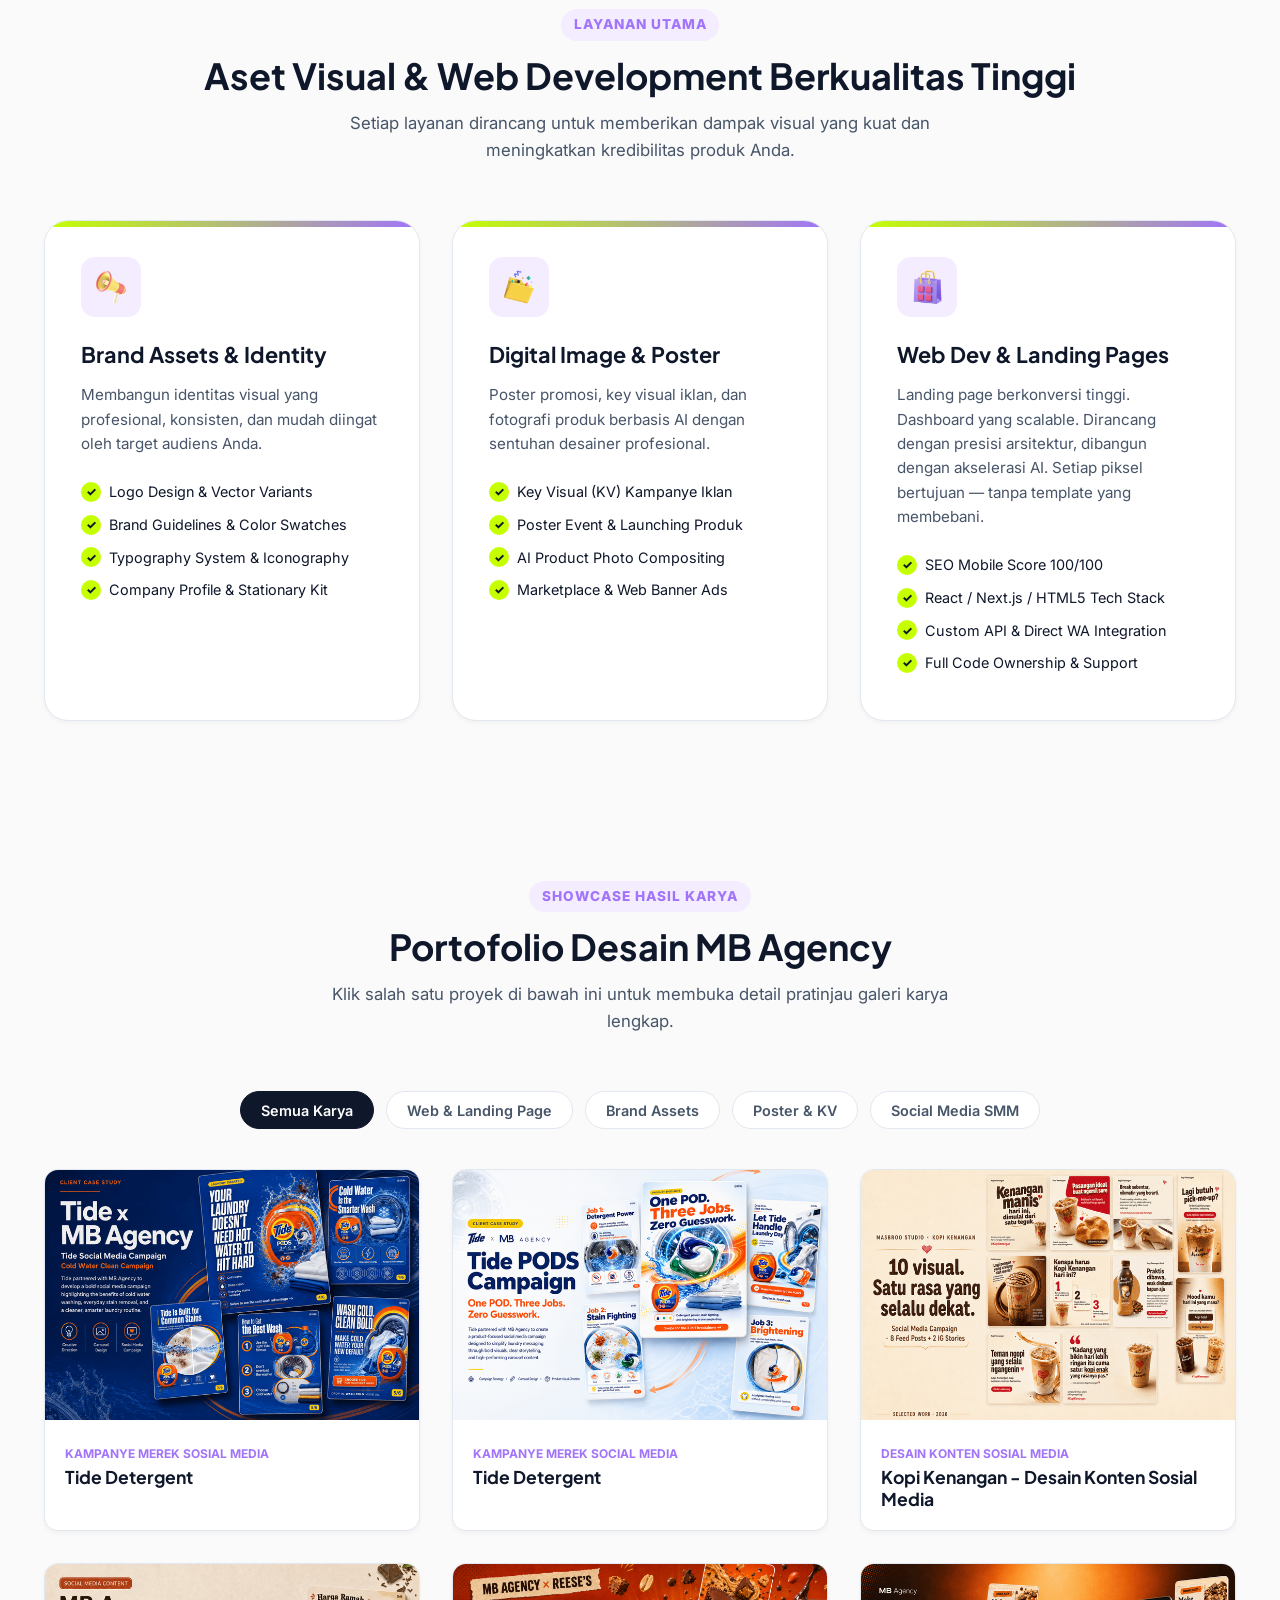
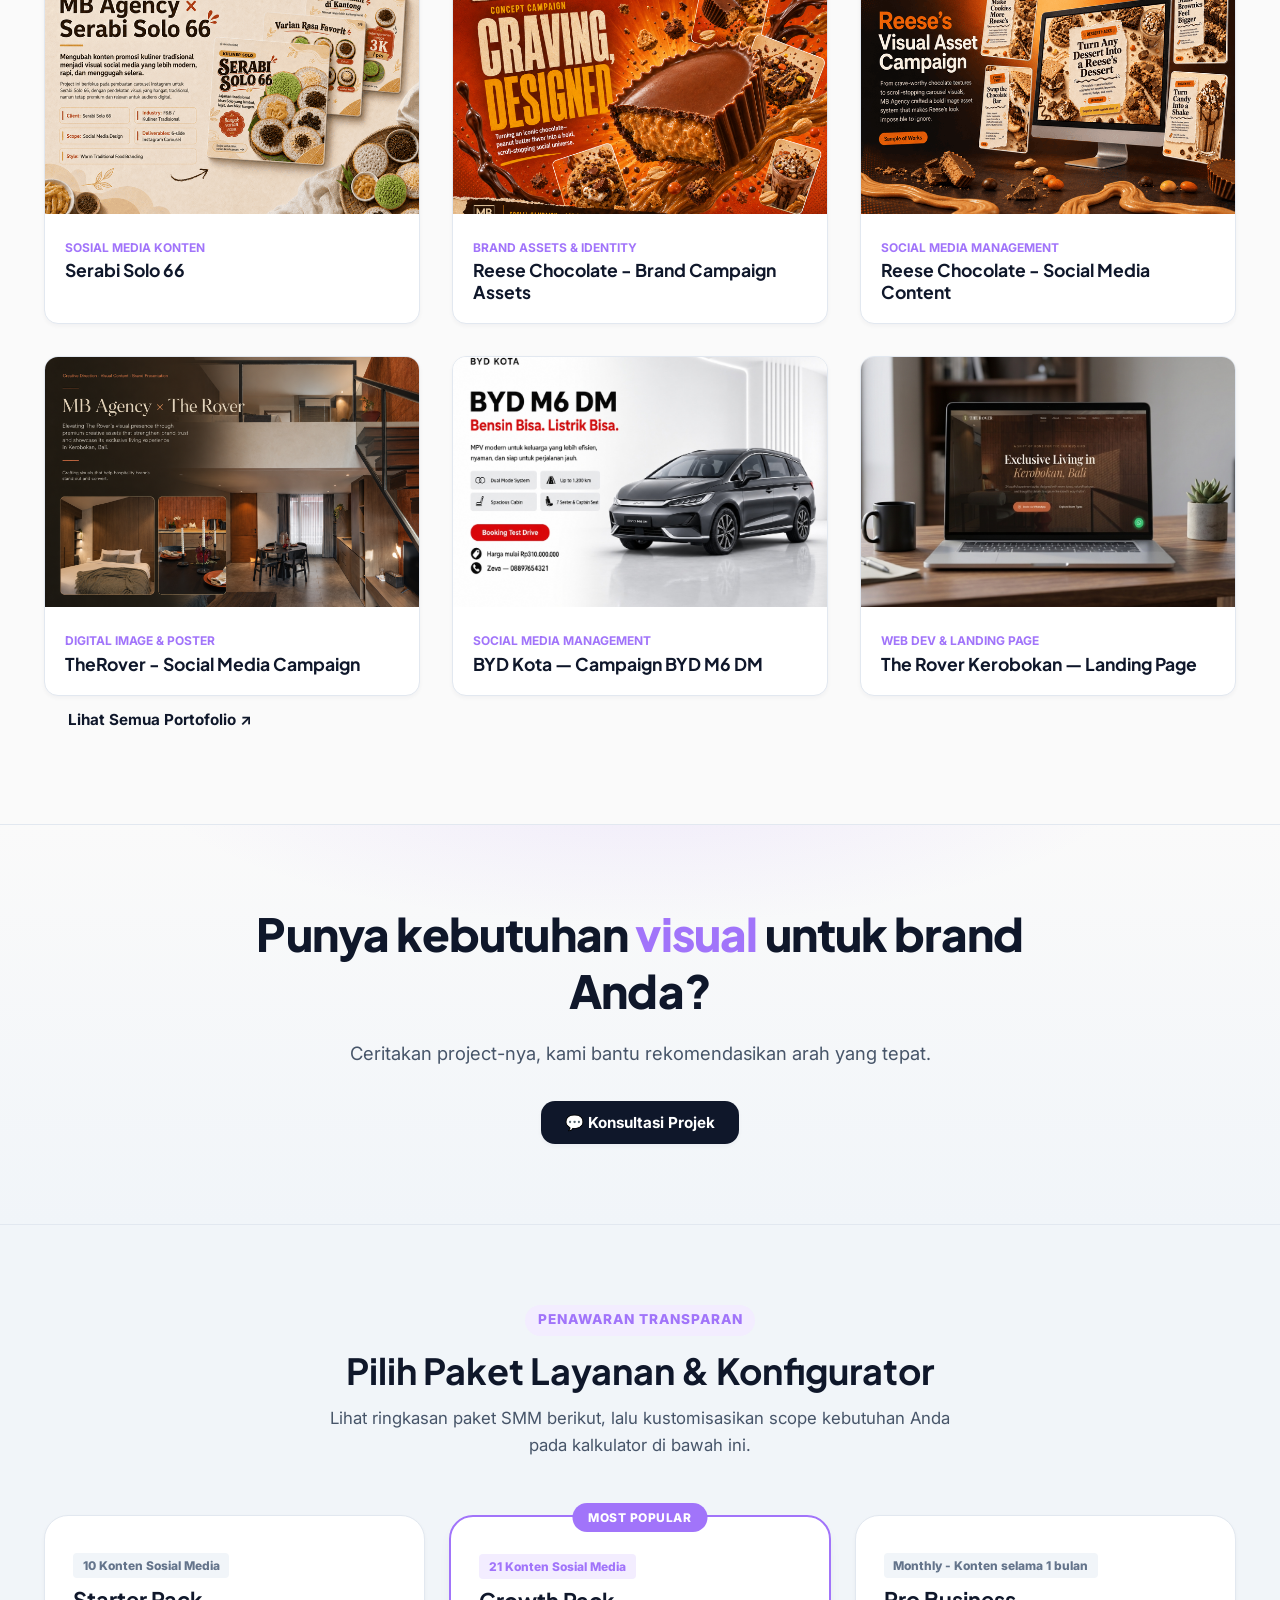
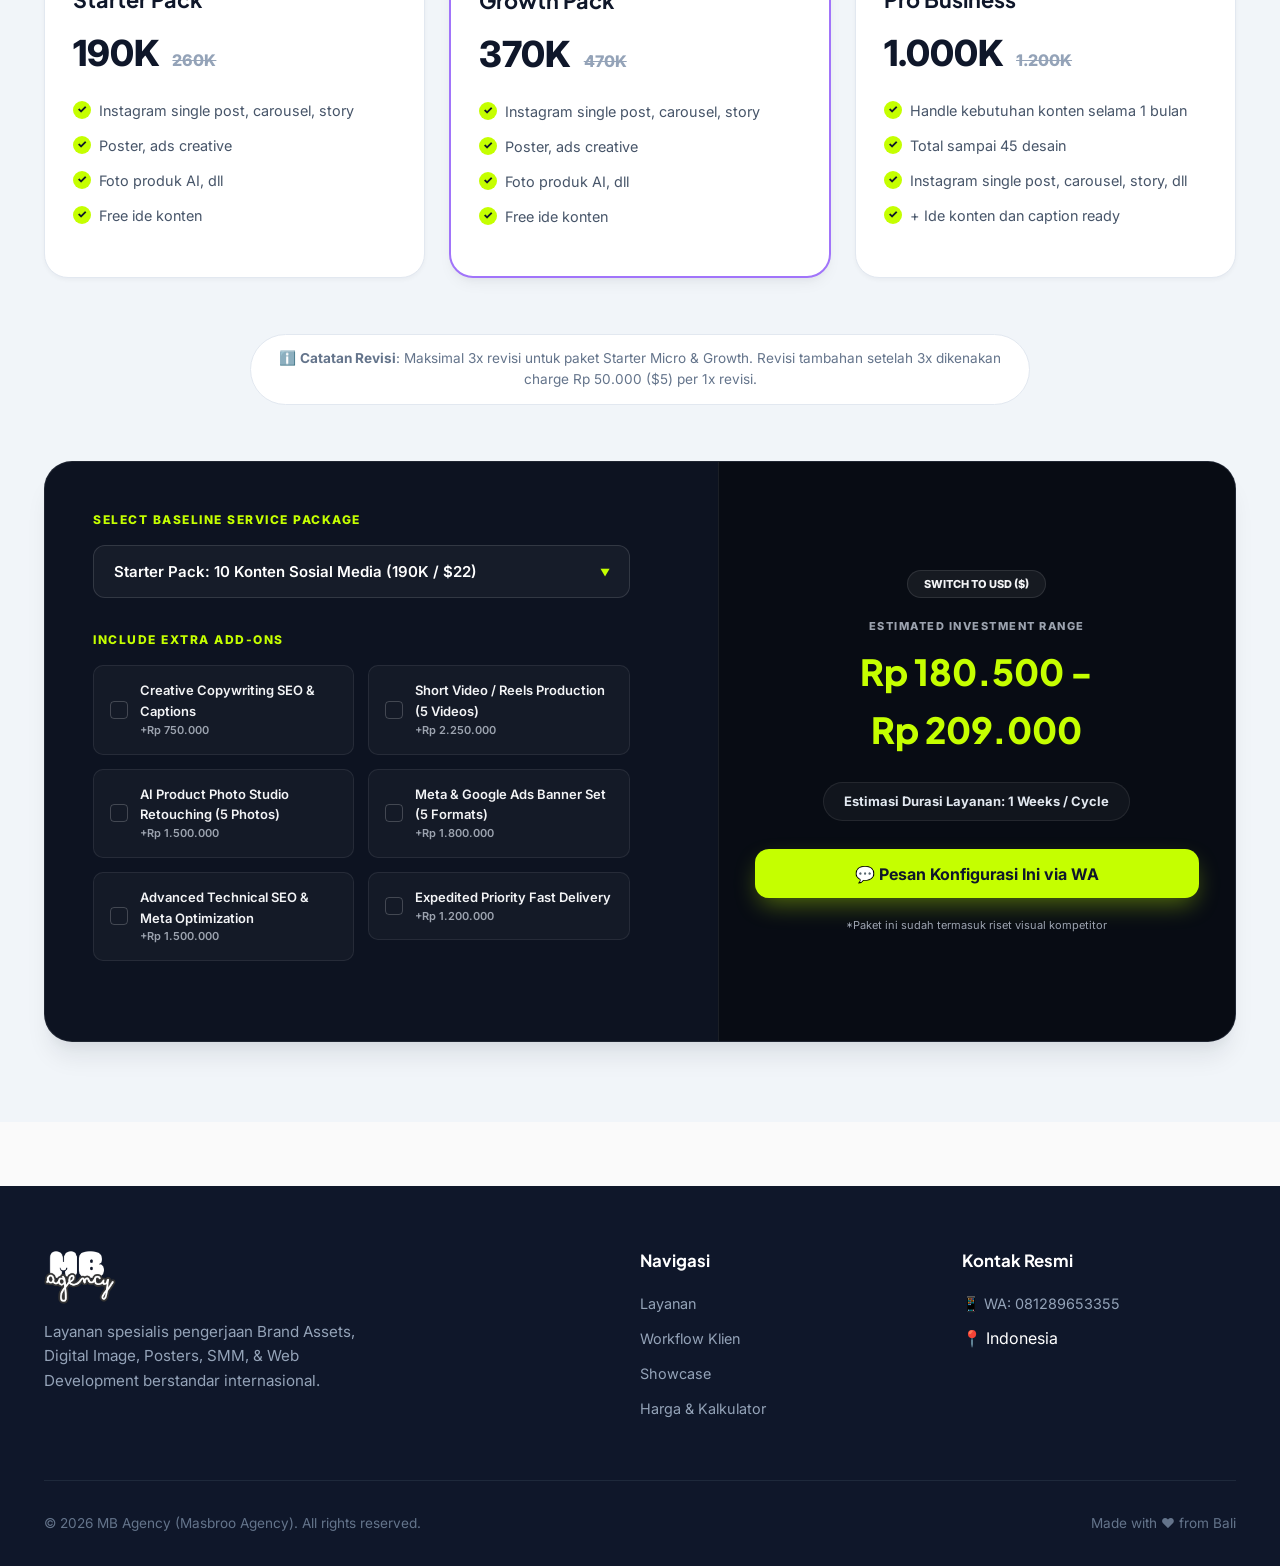
==== commit e9c353b2: "Remove hero frame box container and hover animations for clean transparent PNG presentation" ====
--- a/index.html
+++ b/index.html
@@ -75,9 +75,7 @@
         </div>
 
         <div class="hero-visual">
-          <div class="hero-card-stack">
-            <img src="assets/images/mb-agency-creative-command-center-transparent.png" alt="MB Agency Creative Command Center" class="hero-card-img" />
-          </div>
+          <img src="assets/images/mb-agency-creative-command-center-transparent.png" alt="MB Agency Creative Command Center" class="hero-clean-img" />
         </div>
       </div>
     </section>
--- a/styles.css
+++ b/styles.css
@@ -316,34 +316,17 @@
 
 .hero-visual {
   position: relative;
-}
-
-.hero-card-stack {
-  position: relative;
+  display: flex;
+  justify-content: center;
+  align-items: center;
+}
+
+.hero-clean-img {
   width: 100%;
-  border-radius: 24px;
-  background: linear-gradient(135deg, rgba(255, 255, 255, 0.98), rgba(248, 250, 252, 0.95));
-  box-shadow: 0 25px 50px -12px rgba(124, 58, 237, 0.22), 0 10px 25px -5px rgba(197, 255, 0, 0.25);
-  padding: 0.85rem;
-  border: 1.5px solid rgba(226, 232, 240, 0.9);
-  transition: transform 0.4s cubic-bezier(0.16, 1, 0.3, 1), box-shadow 0.4s cubic-bezier(0.16, 1, 0.3, 1);
-}
-
-.hero-card-stack:hover {
-  transform: translateY(-8px) scale(1.015);
-  box-shadow: 0 35px 70px -15px rgba(124, 58, 237, 0.32), 0 15px 35px -5px rgba(197, 255, 0, 0.35);
-}
-
-.hero-card-img {
-  width: 100%;
-  border-radius: 18px;
-  object-fit: cover;
+  height: auto;
   display: block;
-  transition: transform 0.5s ease;
-}
-
-.hero-card-stack:hover .hero-card-img {
-  transform: scale(1.02);
+  object-fit: contain;
+  filter: drop-shadow(0 20px 35px rgba(15, 23, 42, 0.08));
 }
 
 .floating-badge {
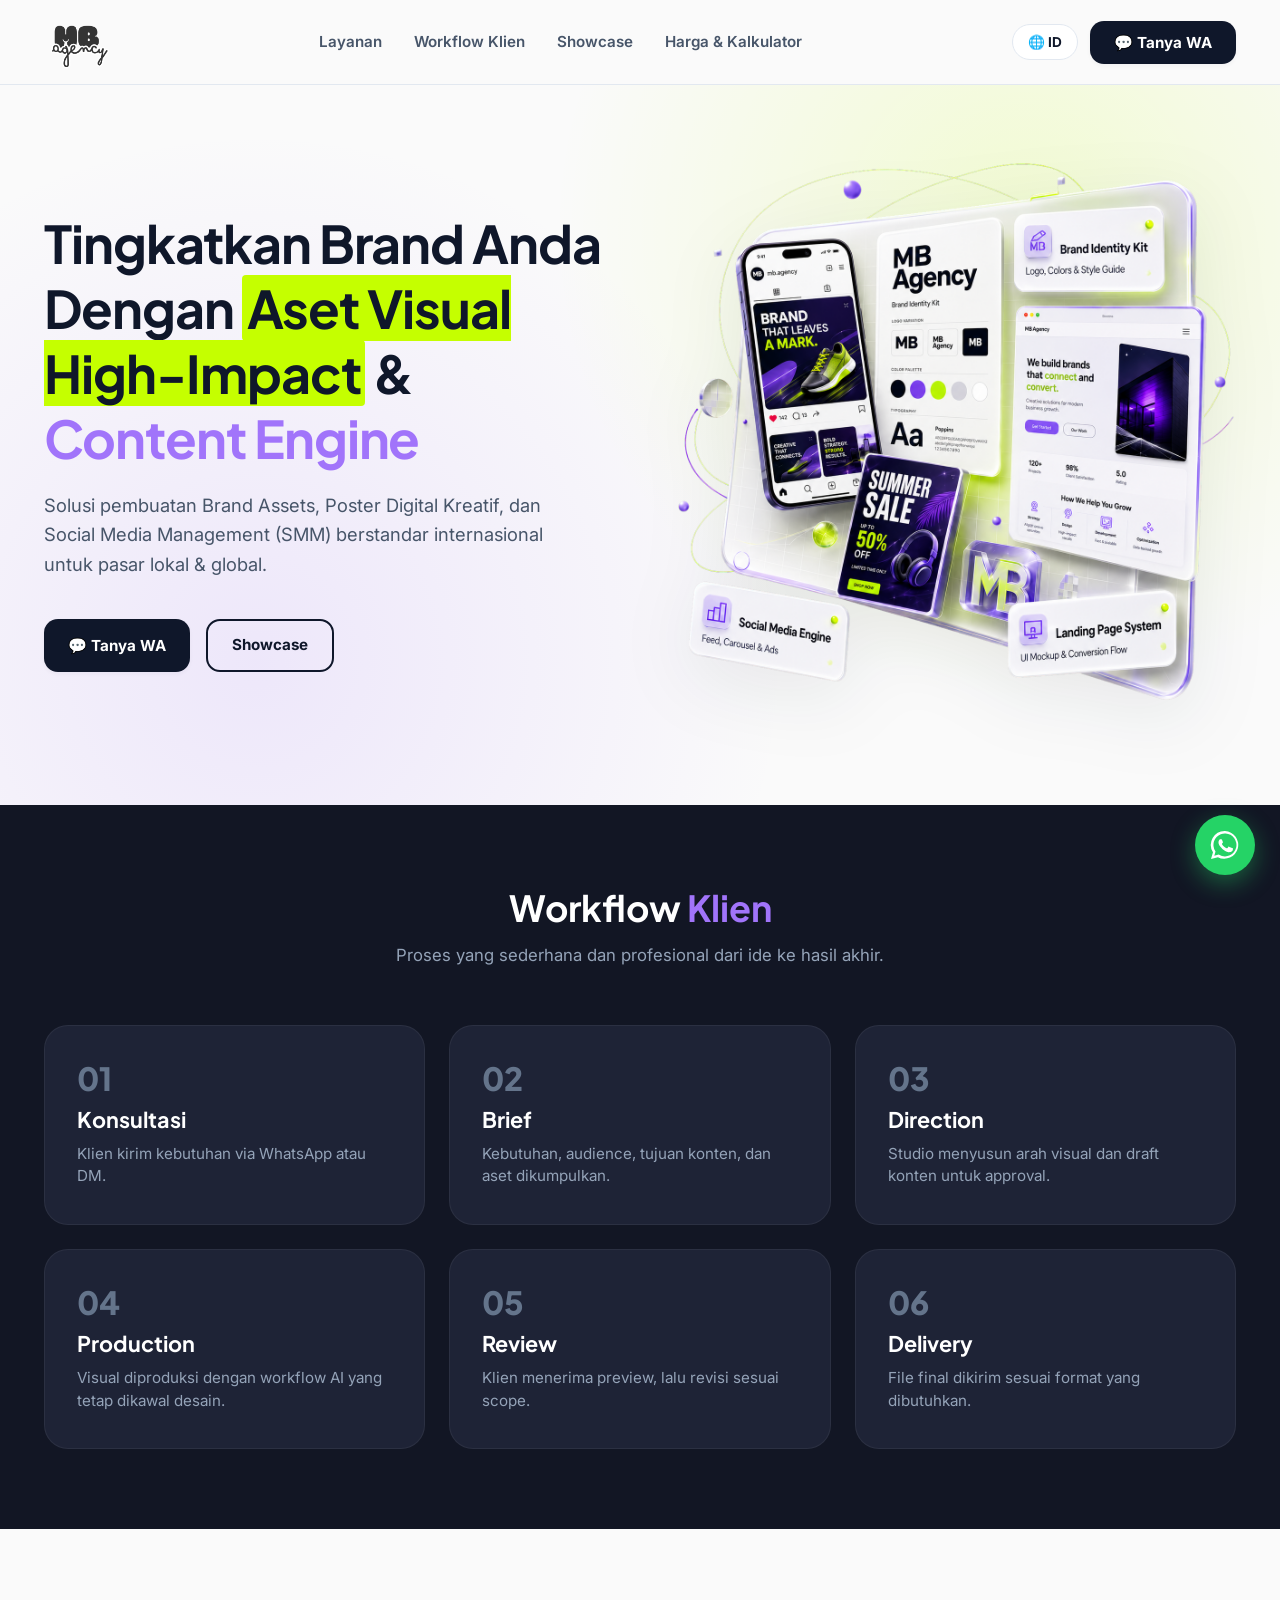
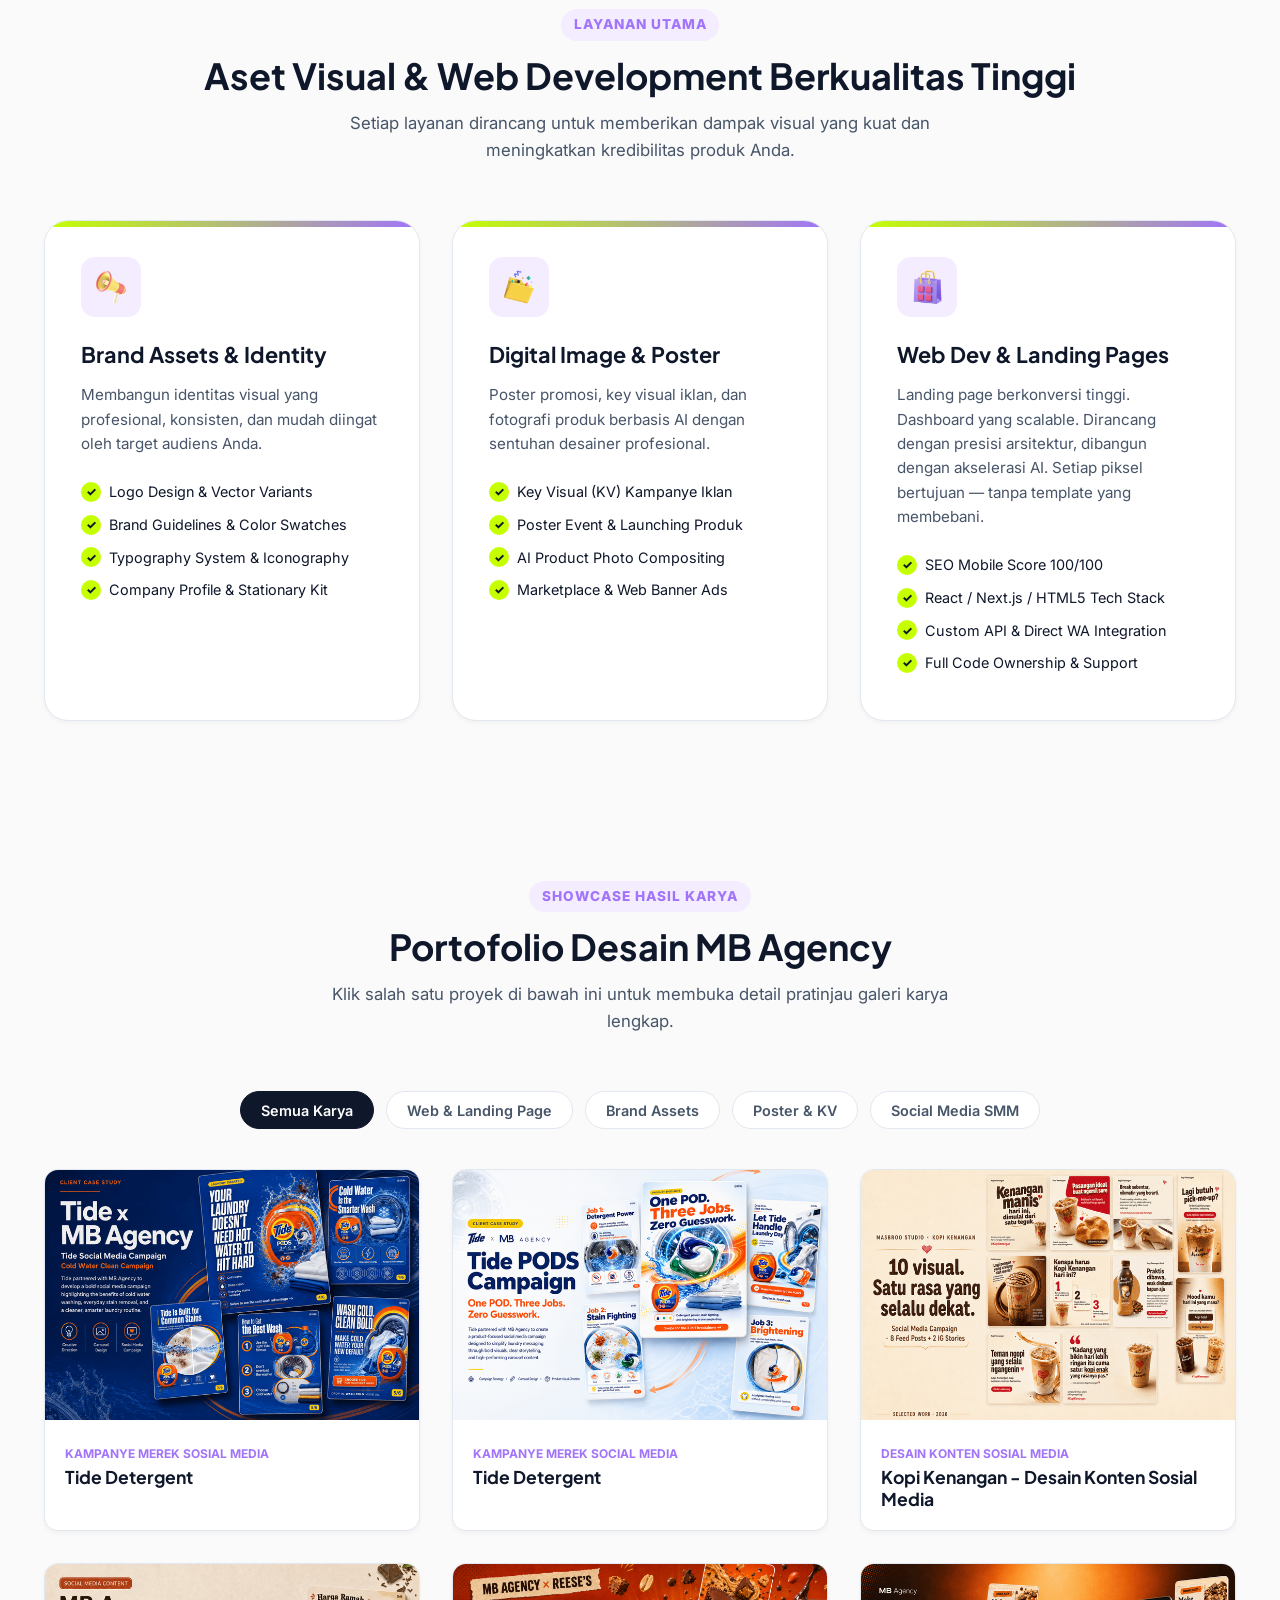
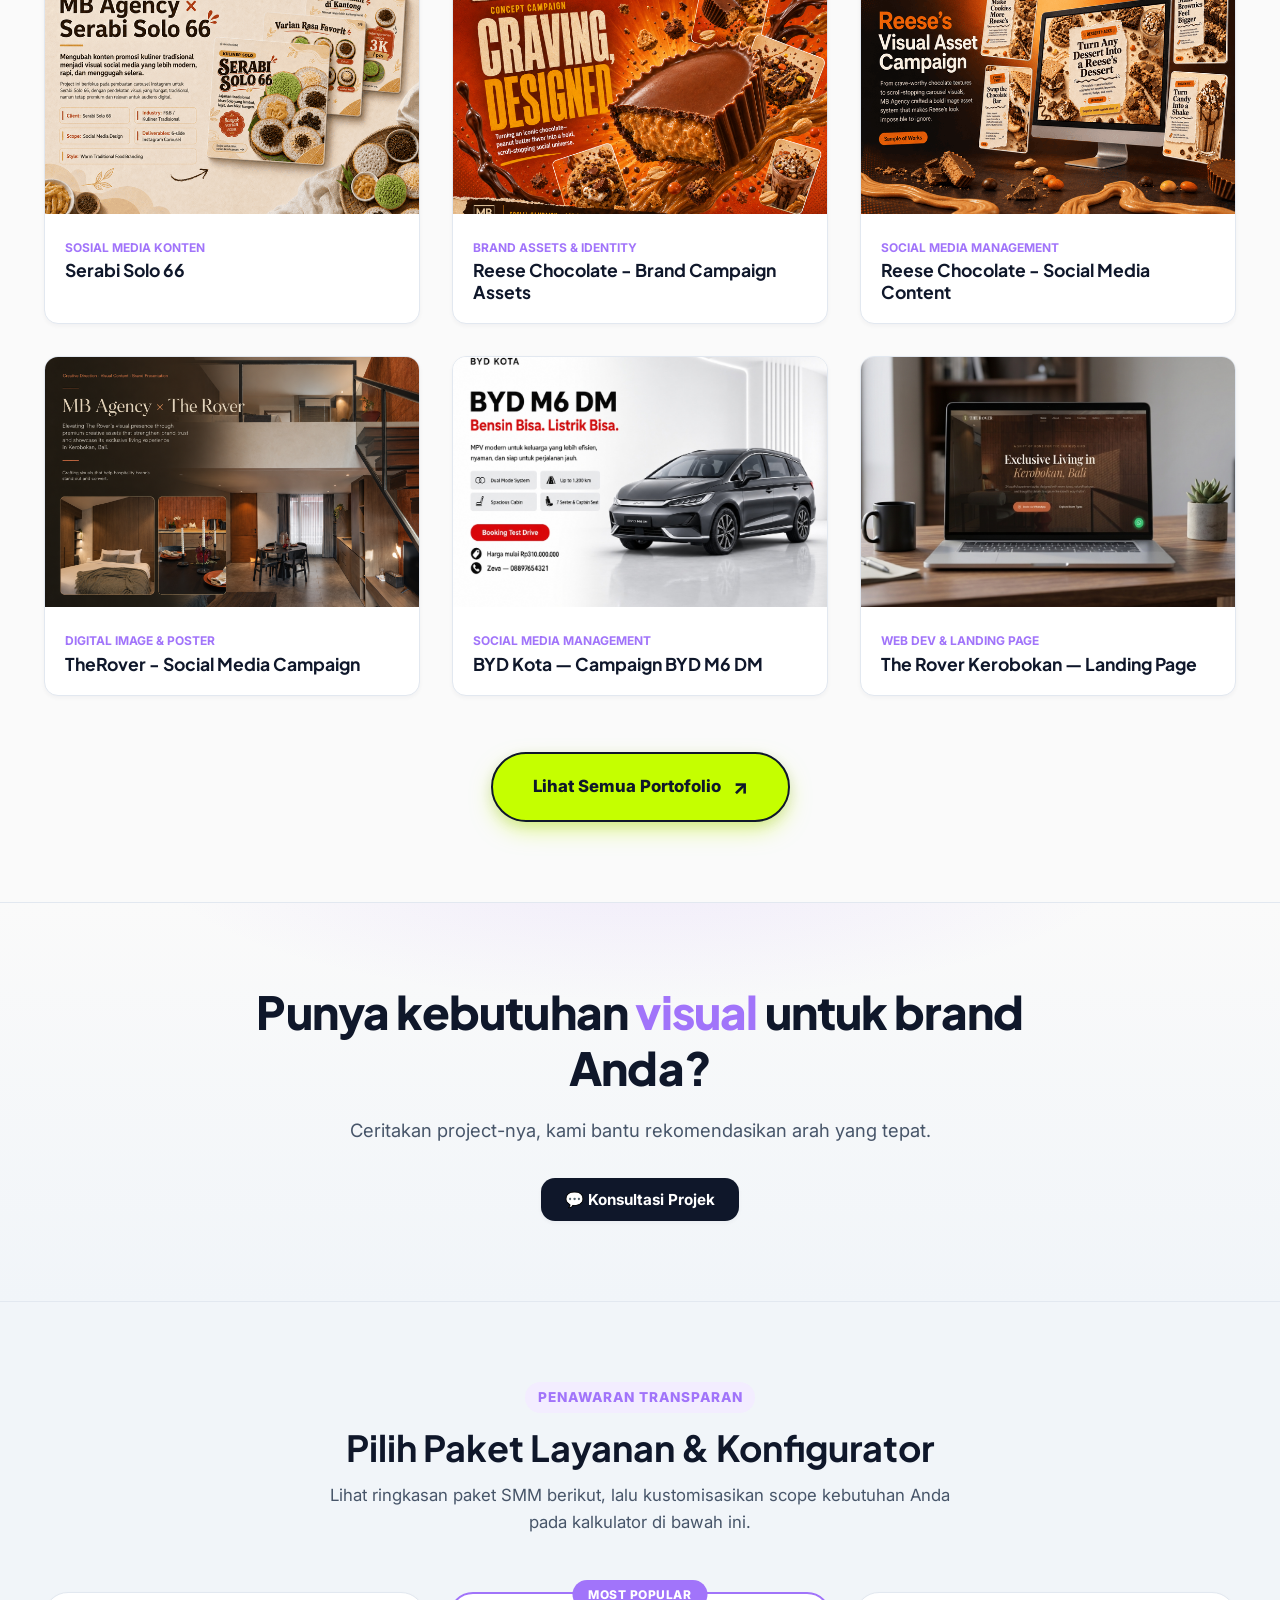
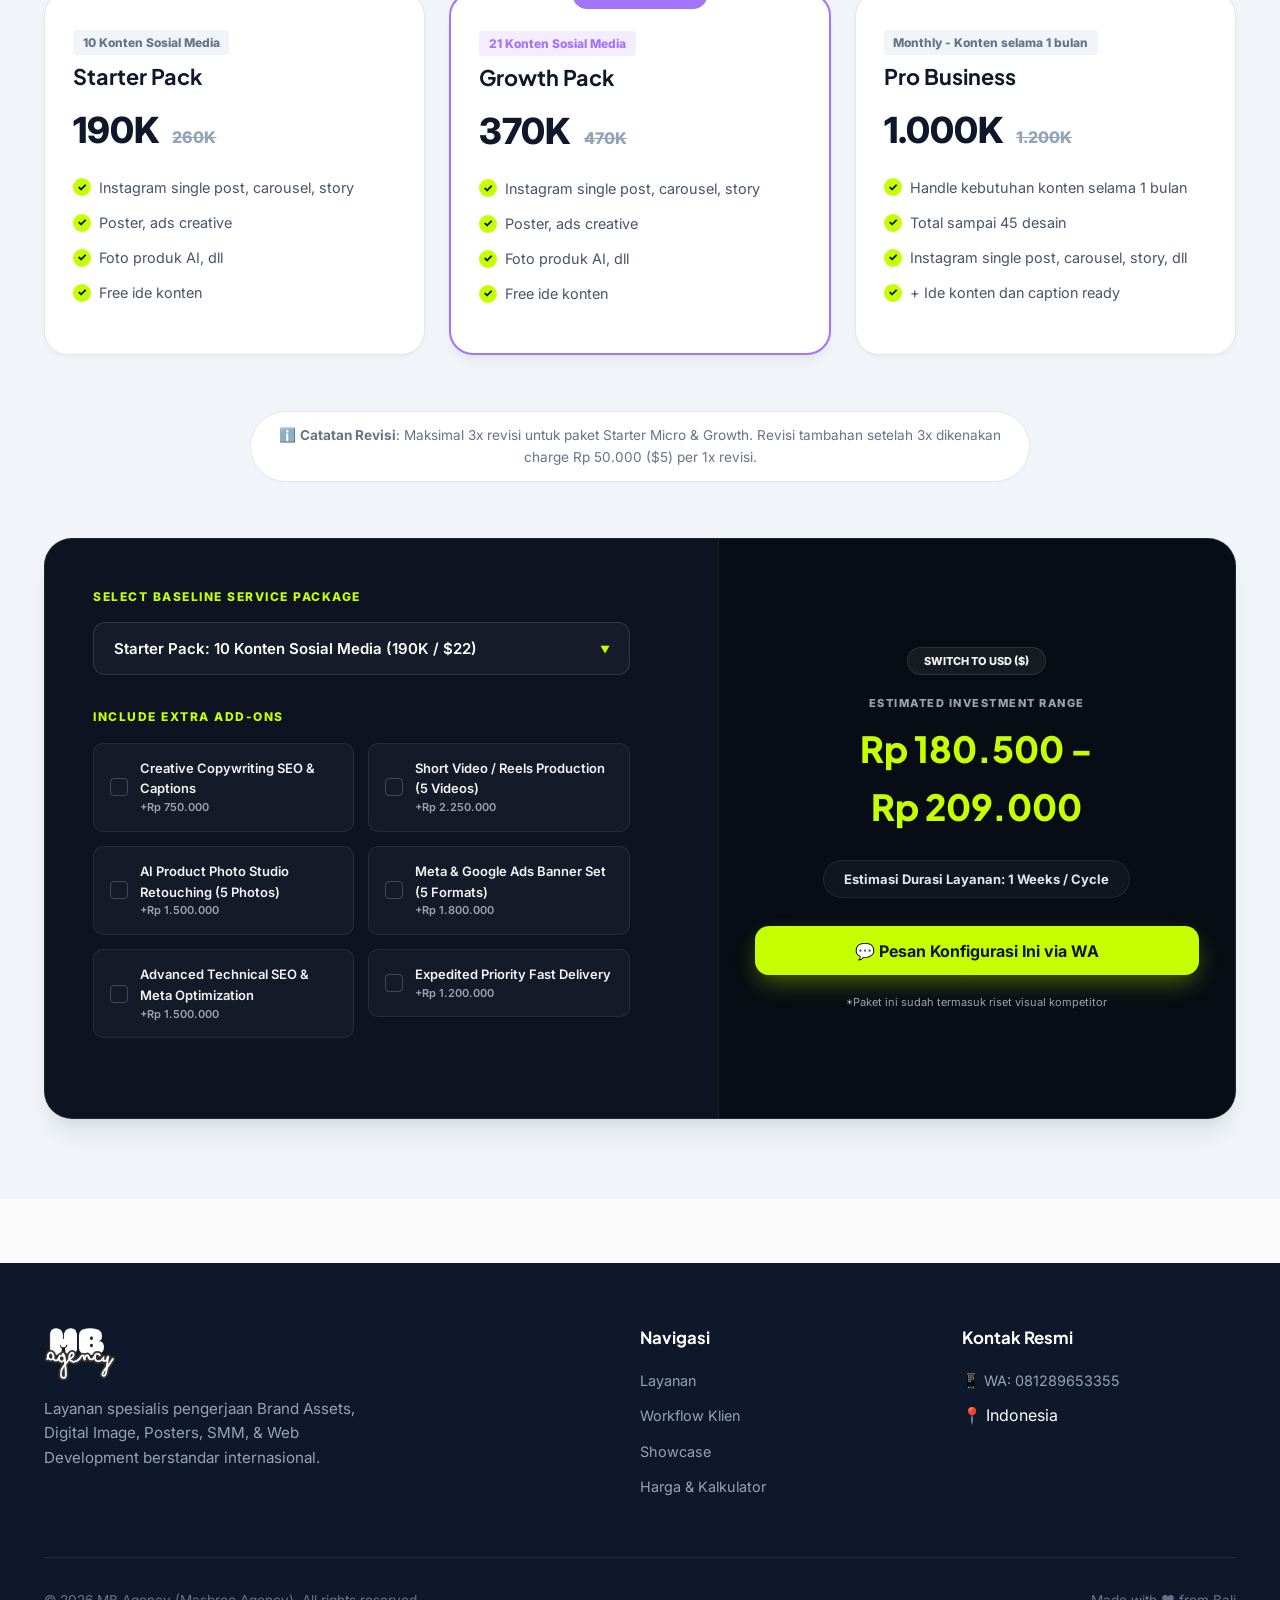
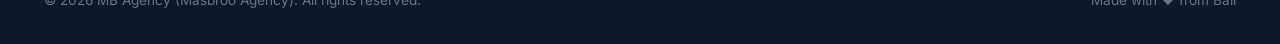
==== commit b97f07dd: "Center portfolio view all button with high-contrast lime design and animated hover arrow" ====
--- a/index.html
+++ b/index.html
@@ -295,10 +295,11 @@
           </div>
         </div>
 
-        <!-- View All Showcase Projects Button (Links to /showcase) -->
-        <div class="portfolio-loadmore-wrap" id="portfolioViewAllWrap">
-          <a href="/showcase" class="btn btn-secondary loadmore-btn" id="viewAllShowcaseBtn">
-            <span id="viewAllShowcaseText">Lihat Semua Portofolio ↗</span>
+        <!-- View All Showcase Projects Button (Centered Lime Green Button) -->
+        <div class="portfolio-view-all-wrap">
+          <a href="/showcase" class="btn-lime-showcase" id="viewAllShowcaseBtn">
+            <span id="viewAllShowcaseText">Lihat Semua Portofolio</span>
+            <span class="btn-arrow-icon">↗</span>
           </a>
         </div>
       </div>
--- a/styles.css
+++ b/styles.css
@@ -592,6 +592,54 @@
   gap: 2rem;
 }
 
+/* Centered High-Contrast Lime Button for Showcase Directory */
+.portfolio-view-all-wrap {
+  display: flex;
+  justify-content: center;
+  align-items: center;
+  margin-top: 3.5rem;
+  width: 100%;
+}
+
+.btn-lime-showcase {
+  display: inline-flex;
+  align-items: center;
+  justify-content: center;
+  gap: 0.75rem;
+  padding: 1.05rem 2.5rem;
+  font-family: 'Plus Jakarta Sans', var(--font-main);
+  font-size: 1.05rem;
+  font-weight: 800;
+  color: #0f172a;
+  background-color: var(--accent-lime, #c5ff00);
+  border: 2px solid #0f172a;
+  border-radius: var(--radius-full, 9999px);
+  box-shadow: 0 10px 25px -5px rgba(197, 255, 0, 0.55), 0 4px 12px rgba(15, 23, 42, 0.12);
+  text-decoration: none;
+  cursor: pointer;
+  transition: all 0.35s cubic-bezier(0.16, 1, 0.3, 1);
+  position: relative;
+  overflow: hidden;
+}
+
+.btn-lime-showcase:hover {
+  background-color: #d6ff24;
+  color: #000000;
+  transform: translateY(-5px) scale(1.03);
+  box-shadow: 0 20px 40px -8px rgba(197, 255, 0, 0.7), 0 8px 20px rgba(15, 23, 42, 0.18);
+  border-color: #000000;
+}
+
+.btn-lime-showcase .btn-arrow-icon {
+  font-size: 1.25rem;
+  font-weight: 800;
+  transition: transform 0.35s cubic-bezier(0.16, 1, 0.3, 1);
+}
+
+.btn-lime-showcase:hover .btn-arrow-icon {
+  transform: translateX(5px) translateY(-3px);
+}
+
 .portfolio-item {
   background-color: var(--bg-surface);
   border-radius: var(--radius-md);
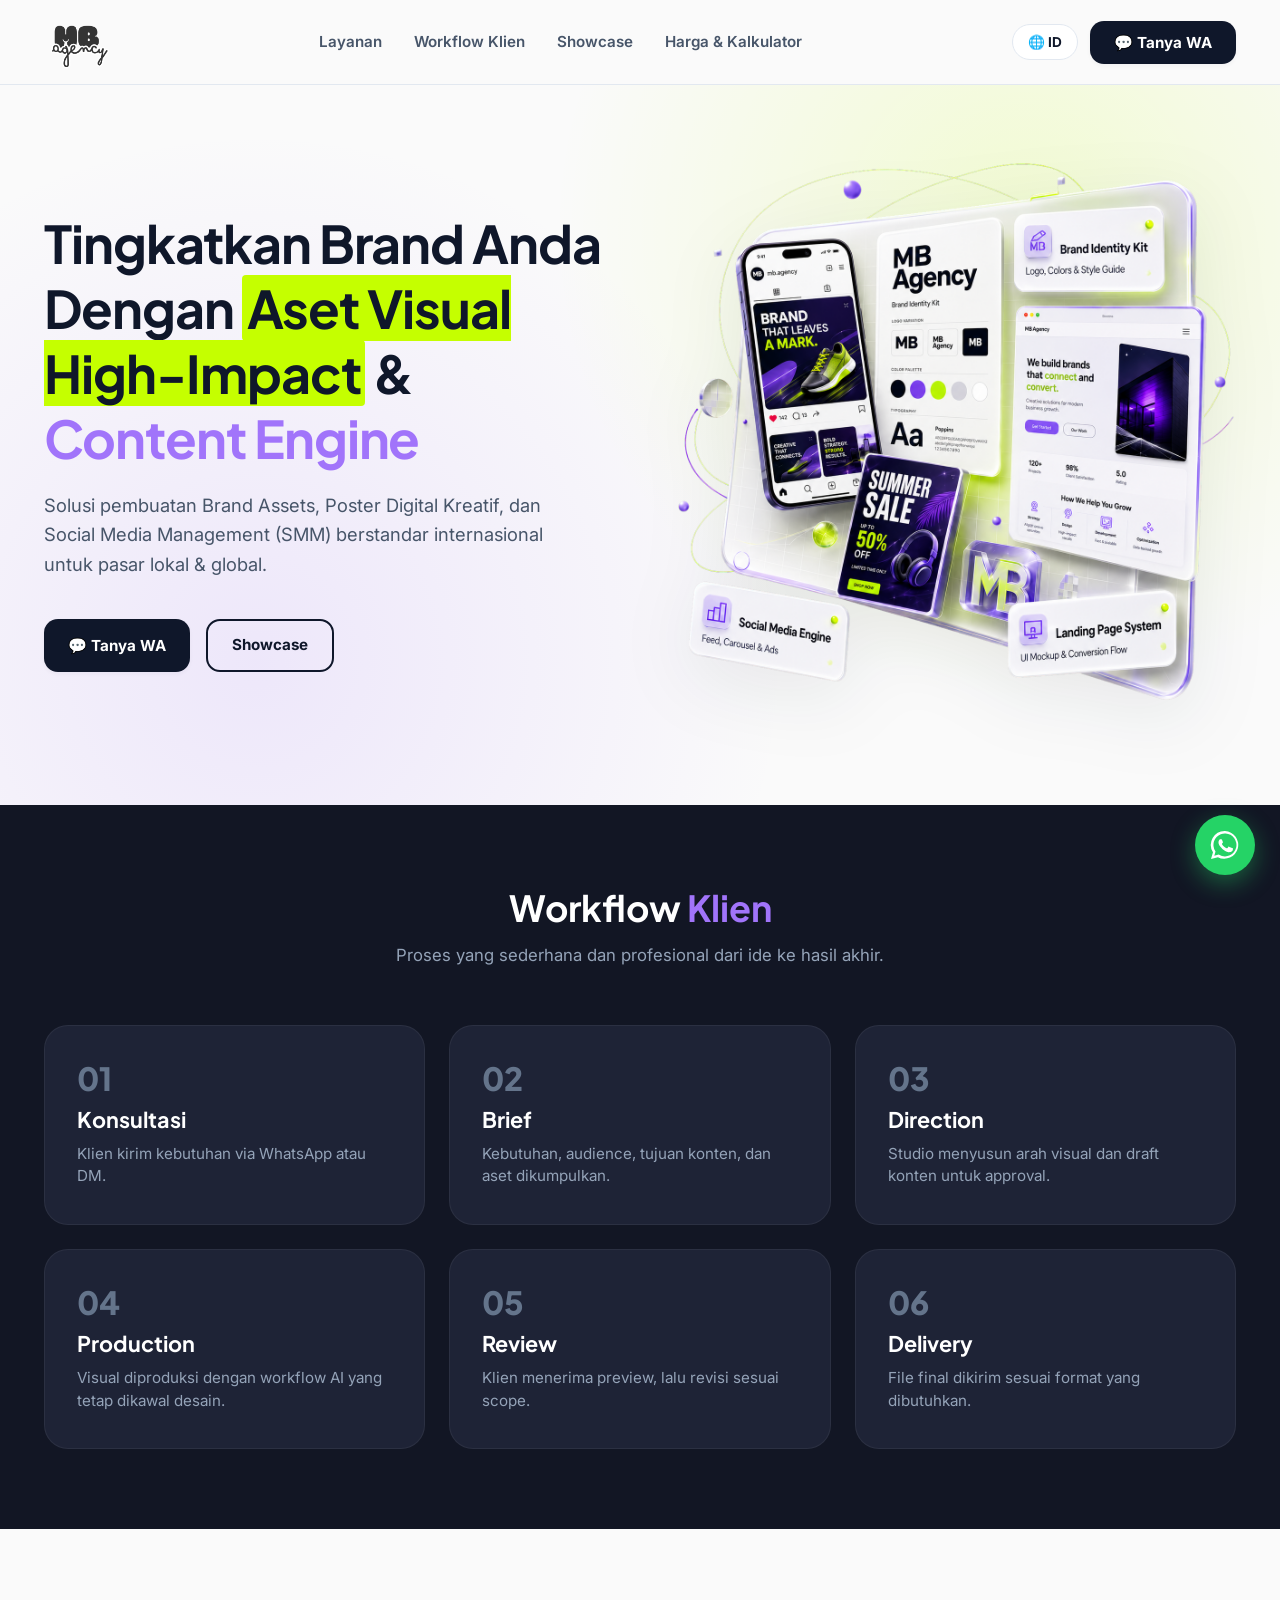
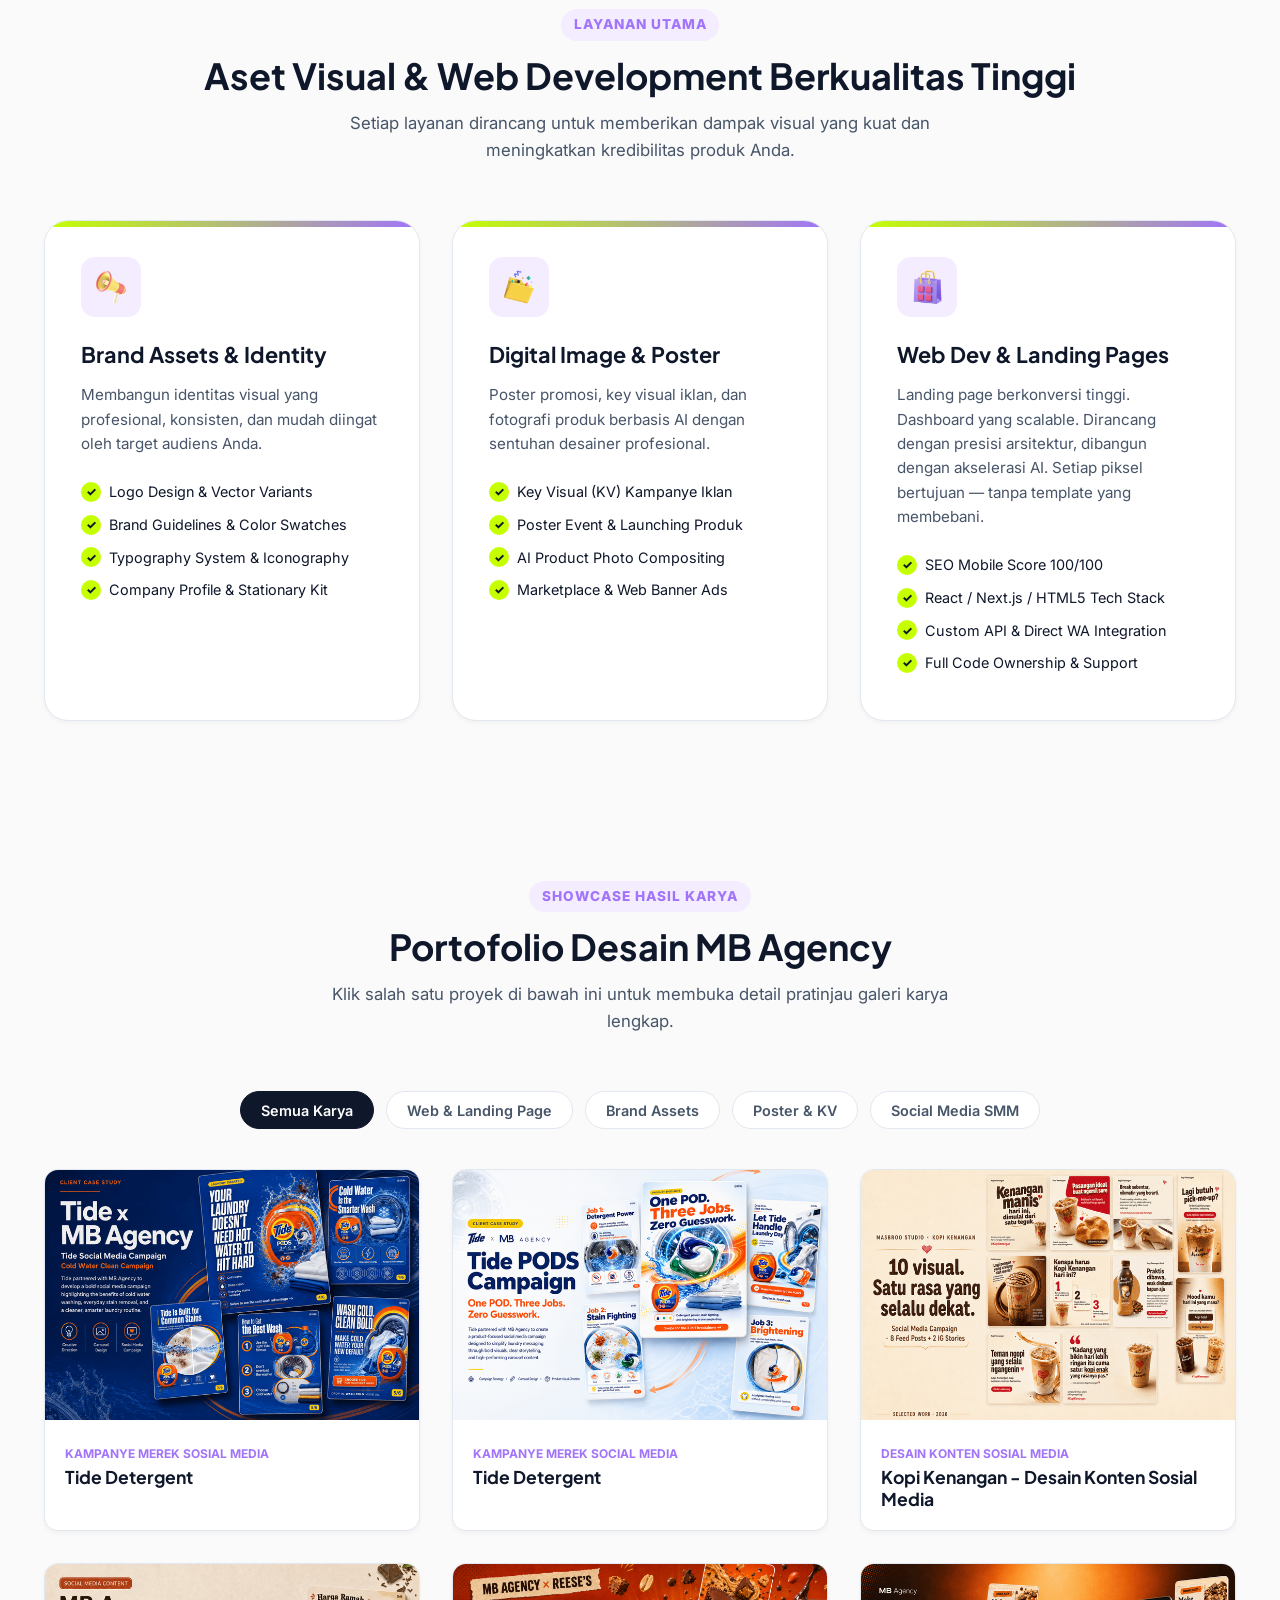
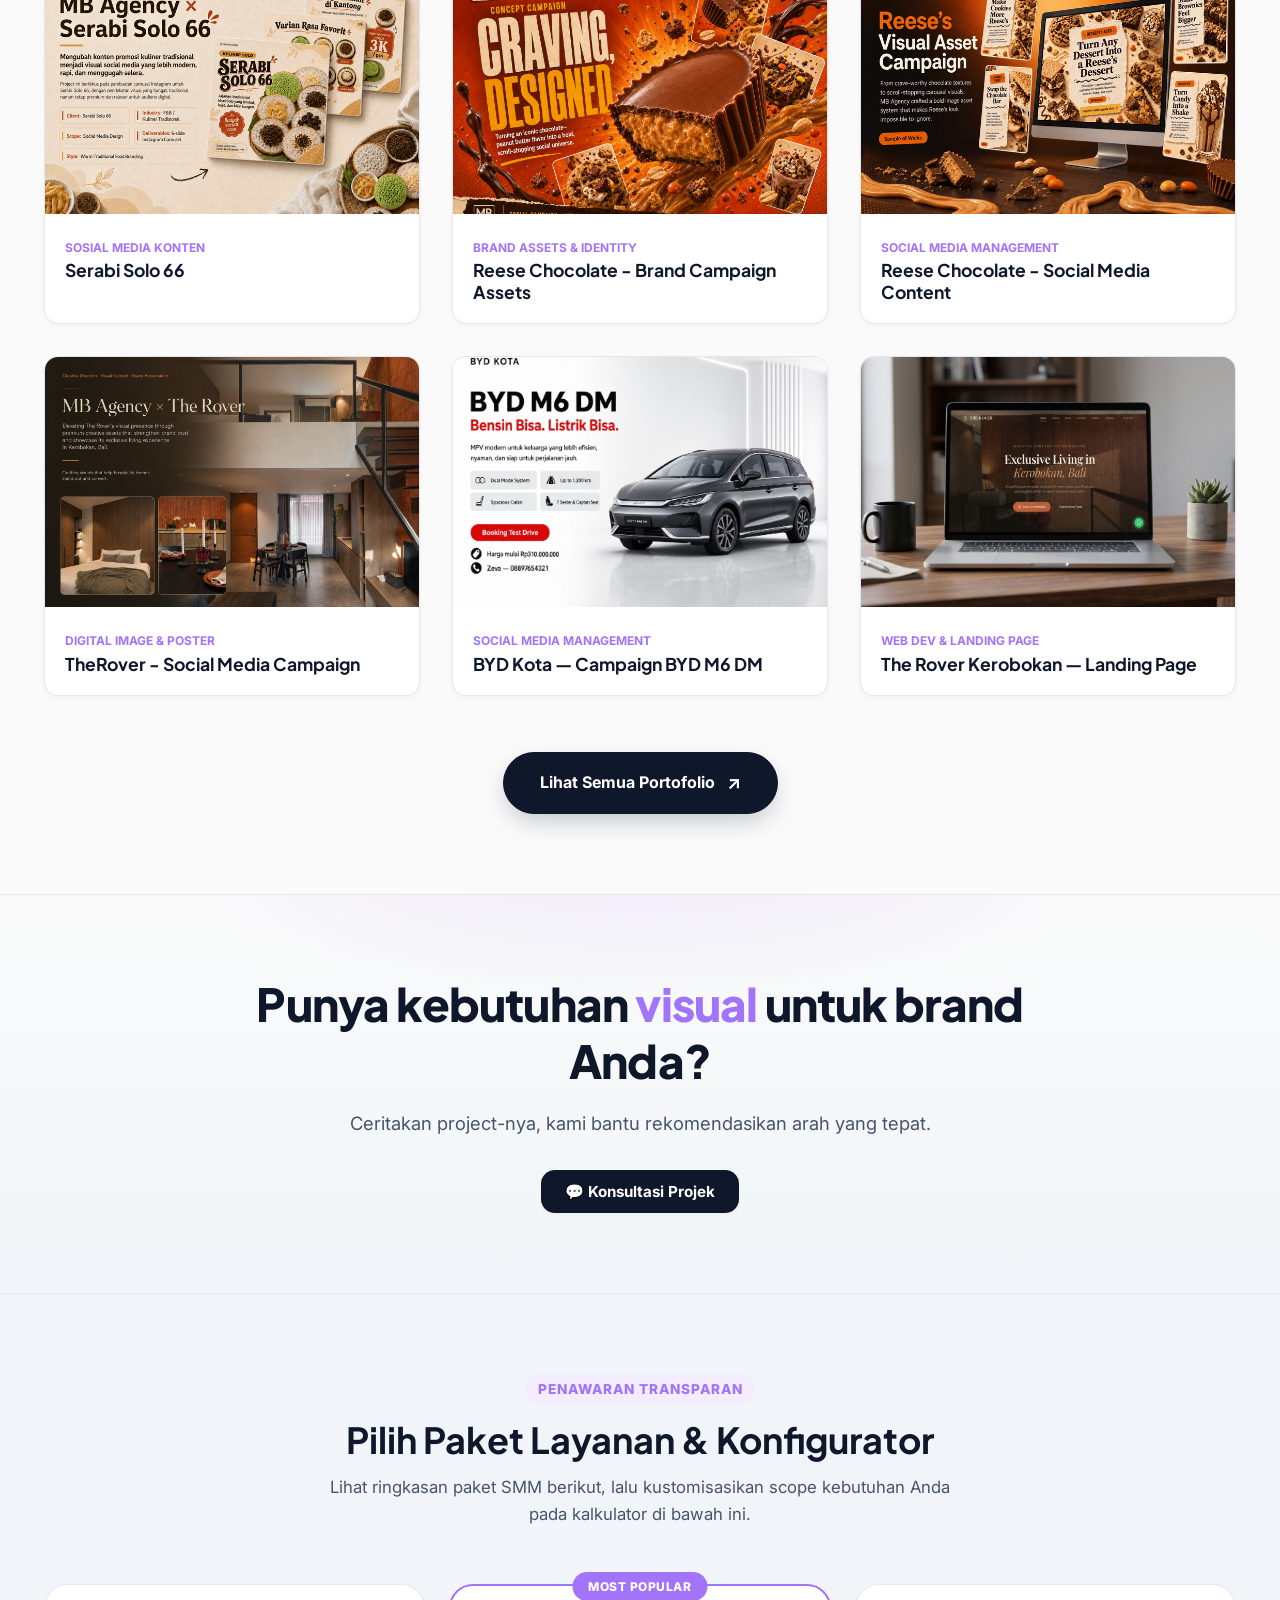
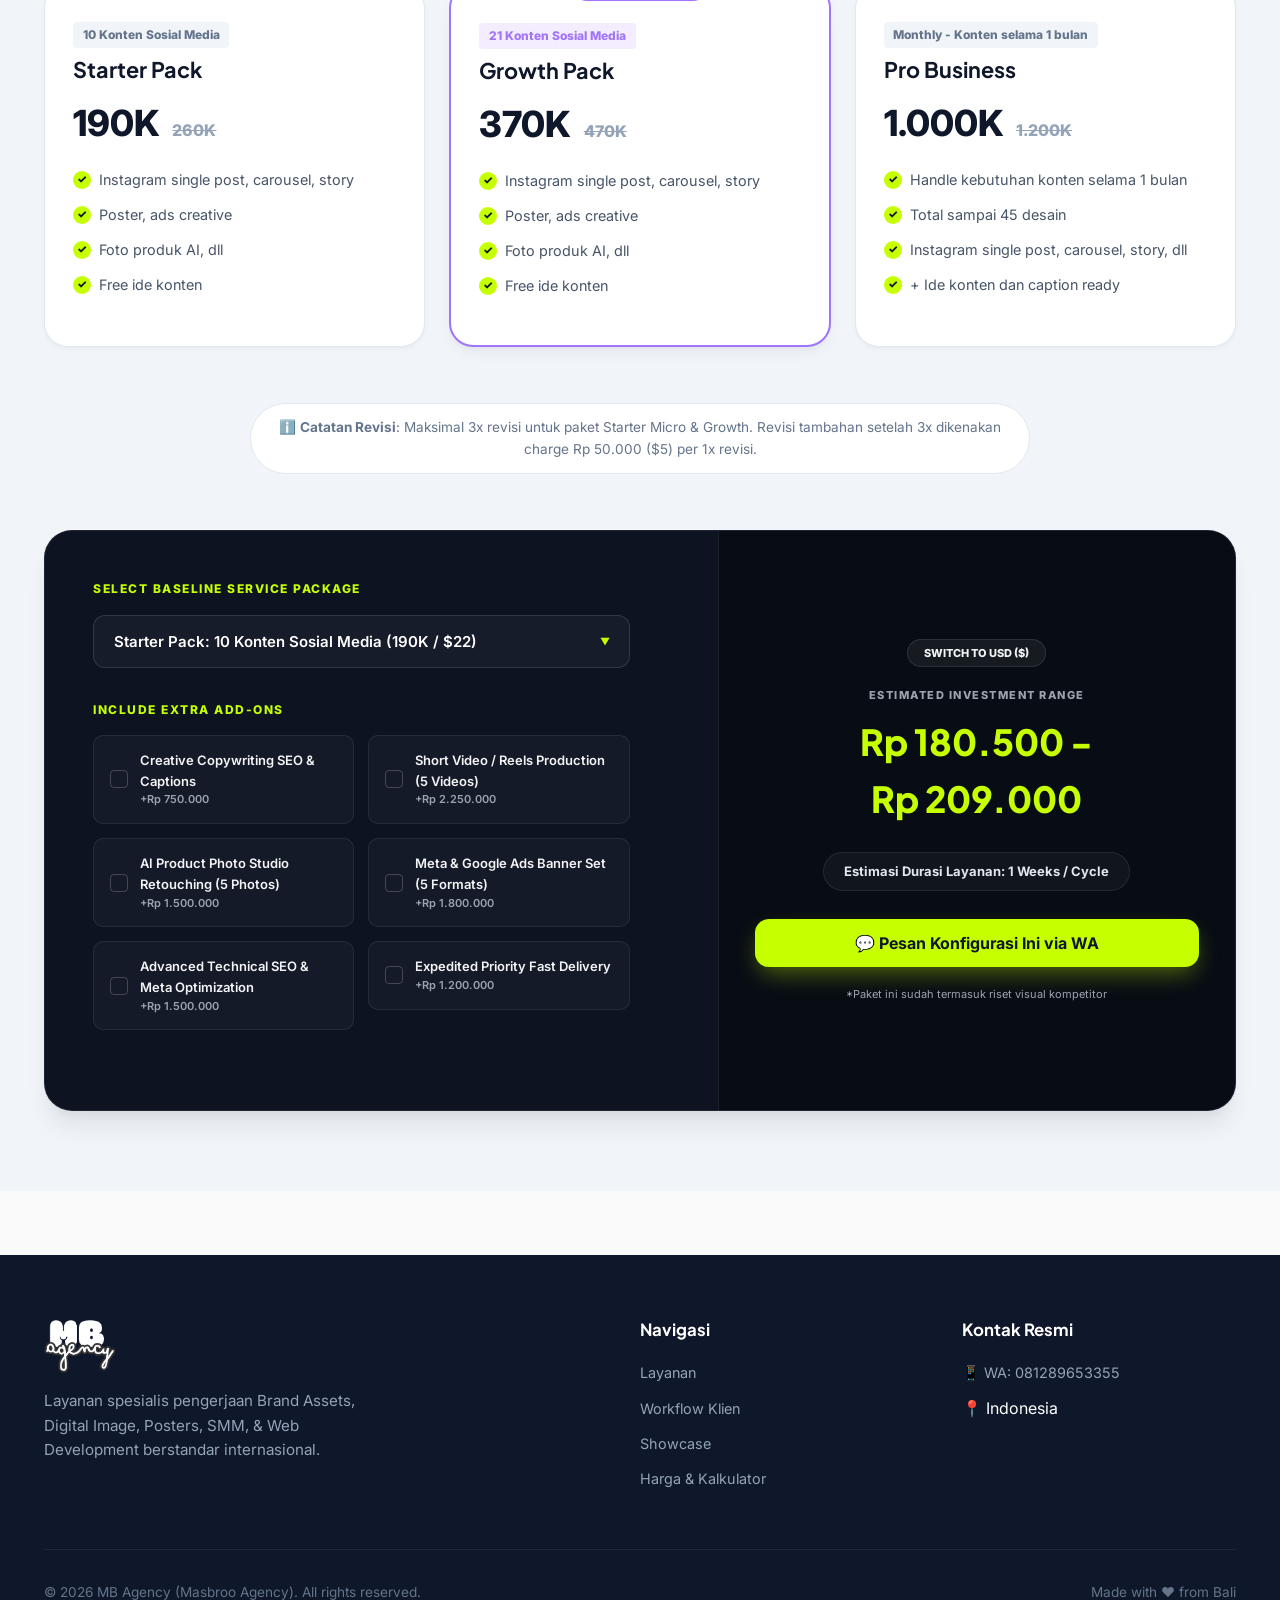
==== commit 420ea839: "Fix mobile header text bug on showcase.html, update view all button to sleek dark button, and add ca" ====
--- a/index.html
+++ b/index.html
@@ -295,9 +295,9 @@
           </div>
         </div>
 
-        <!-- View All Showcase Projects Button (Centered Lime Green Button) -->
+        <!-- View All Showcase Projects Button (Centered Dark Button) -->
         <div class="portfolio-view-all-wrap">
-          <a href="/showcase" class="btn-lime-showcase" id="viewAllShowcaseBtn">
+          <a href="/showcase" class="btn-dark-showcase" id="viewAllShowcaseBtn">
             <span id="viewAllShowcaseText">Lihat Semua Portofolio</span>
             <span class="btn-arrow-icon">↗</span>
           </a>
--- a/styles.css
+++ b/styles.css
@@ -592,7 +592,7 @@
   gap: 2rem;
 }
 
-/* Centered High-Contrast Lime Button for Showcase Directory */
+/* Centered Sleek Dark Button for Showcase Directory */
 .portfolio-view-all-wrap {
   display: flex;
   justify-content: center;
@@ -601,43 +601,42 @@
   width: 100%;
 }
 
-.btn-lime-showcase {
+.btn-dark-showcase {
   display: inline-flex;
   align-items: center;
   justify-content: center;
   gap: 0.75rem;
-  padding: 1.05rem 2.5rem;
+  padding: 0.95rem 2.25rem;
   font-family: 'Plus Jakarta Sans', var(--font-main);
-  font-size: 1.05rem;
-  font-weight: 800;
-  color: #0f172a;
-  background-color: var(--accent-lime, #c5ff00);
-  border: 2px solid #0f172a;
+  font-size: 1rem;
+  font-weight: 700;
+  color: #ffffff;
+  background-color: var(--btn-dark-bg, #0f172a);
+  border: 1px solid var(--btn-dark-bg, #0f172a);
   border-radius: var(--radius-full, 9999px);
-  box-shadow: 0 10px 25px -5px rgba(197, 255, 0, 0.55), 0 4px 12px rgba(15, 23, 42, 0.12);
+  box-shadow: 0 10px 25px -5px rgba(15, 23, 42, 0.25);
   text-decoration: none;
   cursor: pointer;
-  transition: all 0.35s cubic-bezier(0.16, 1, 0.3, 1);
+  transition: all 0.3s cubic-bezier(0.16, 1, 0.3, 1);
   position: relative;
-  overflow: hidden;
-}
-
-.btn-lime-showcase:hover {
-  background-color: #d6ff24;
-  color: #000000;
-  transform: translateY(-5px) scale(1.03);
-  box-shadow: 0 20px 40px -8px rgba(197, 255, 0, 0.7), 0 8px 20px rgba(15, 23, 42, 0.18);
-  border-color: #000000;
-}
-
-.btn-lime-showcase .btn-arrow-icon {
-  font-size: 1.25rem;
-  font-weight: 800;
-  transition: transform 0.35s cubic-bezier(0.16, 1, 0.3, 1);
-}
-
-.btn-lime-showcase:hover .btn-arrow-icon {
-  transform: translateX(5px) translateY(-3px);
+}
+
+.btn-dark-showcase:hover {
+  background-color: #1e293b;
+  border-color: #1e293b;
+  color: #ffffff;
+  transform: translateY(-3px);
+  box-shadow: 0 15px 30px -5px rgba(15, 23, 42, 0.35);
+}
+
+.btn-dark-showcase .btn-arrow-icon {
+  font-size: 1.15rem;
+  font-weight: 700;
+  transition: transform 0.3s cubic-bezier(0.16, 1, 0.3, 1);
+}
+
+.btn-dark-showcase:hover .btn-arrow-icon {
+  transform: translateX(4px) translateY(-2px);
 }
 
 .portfolio-item {
